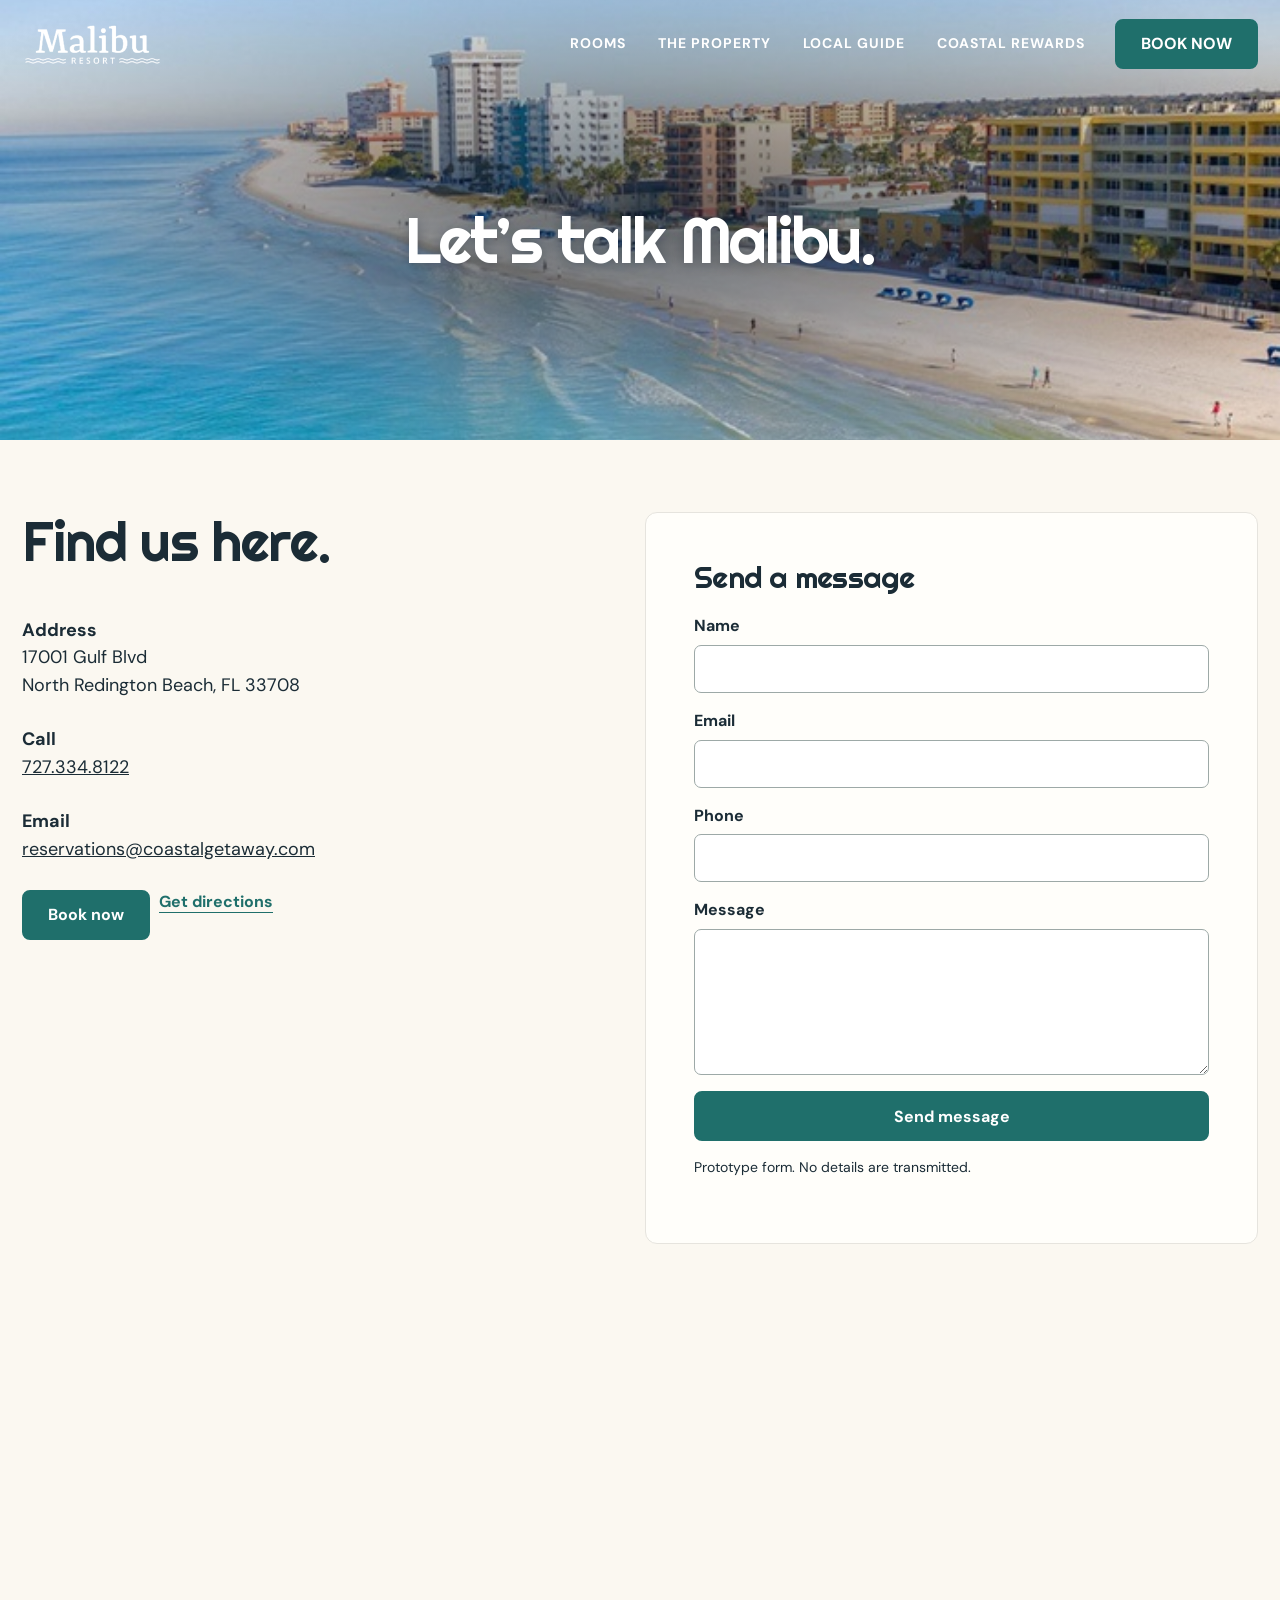
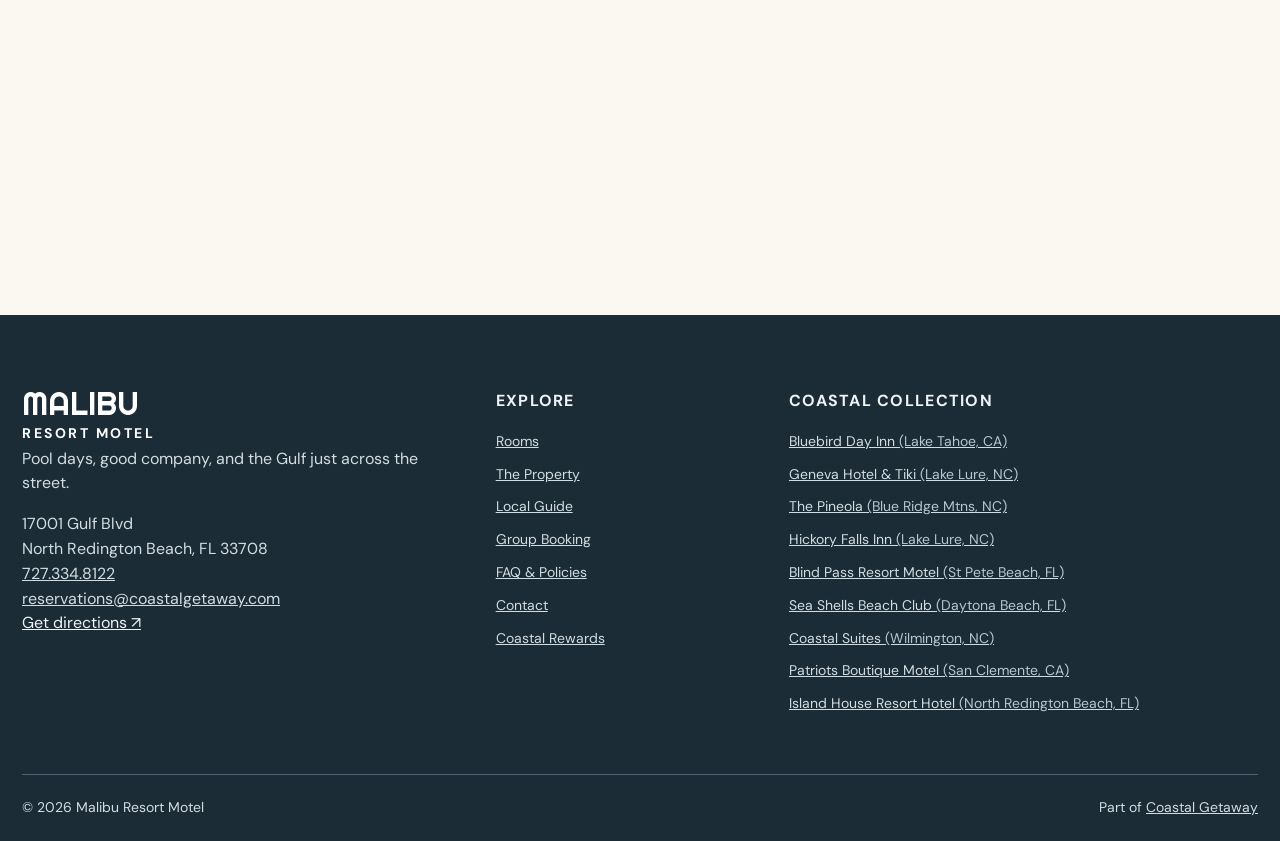
==== contact.html @ a8b630df "Energize homepage and inner pages per client feedback - New hero pool photo with Ken Burns zoom and " ====
<!DOCTYPE html>

<html lang="en"><head><meta charset="utf-8"/><meta content="width=device-width, initial-scale=1" name="viewport"/><title>Contact | Malibu Resort Motel | North Redington Beach, FL</title><meta content="Contact Malibu Resort Motel at 17001 Gulf Blvd, North Redington Beach. Call 727.334.8122 or email reservations@coastalgetaway.com." name="description"/><link href="https://fonts.googleapis.com" rel="preconnect"/><link crossorigin="" href="https://fonts.gstatic.com" rel="preconnect"/><link href="https://fonts.googleapis.com/css2?family=DM+Sans:wght@400;500;600;700&amp;family=Righteous&amp;display=swap" rel="stylesheet"/><link href="assets/style-v2.css" rel="stylesheet"/></head><body class="inner-page"><a class="skip-link" href="#main">Skip to content</a><header class="site-header"><div class="wrap header-inner"><a aria-label="Malibu Resort Motel home" class="brand" href="index.html"><img alt="Malibu Resort Motel" src="assets/images/logo.png"/></a><nav aria-label="Main navigation" class="desktop-nav"><a href="rooms.html">Rooms</a><a href="property.html">The Property</a><a href="local-guide.html">Local Guide</a><a href="index.html#rewards">Coastal Rewards</a></nav><a class="button header-book" href="https://hotels.cloudbeds.com/en/reservation/ivsspZ?currency=usd" rel="noopener noreferrer" target="_blank">Book now</a><button aria-controls="mobile-menu" aria-expanded="false" aria-label="Open menu" class="menu-toggle" type="button"><span></span><span></span><span></span></button></div><nav aria-label="Mobile navigation" class="mobile-menu" hidden="" id="mobile-menu"><a href="rooms.html">Rooms</a><a href="property.html">The Property</a><a href="local-guide.html">Local Guide</a><a href="index.html#rewards">Coastal Rewards</a><a href="group-booking.html">Group Booking</a><a href="faq-policies.html">FAQ &amp; Policies</a><a href="contact.html">Contact</a><a class="button" href="https://hotels.cloudbeds.com/en/reservation/ivsspZ?currency=usd" rel="noopener noreferrer" target="_blank">Book now</a></nav></header><main id="main"><section class="inner-hero" style="--inner-image:url('images/beach.jpg')"><div class="wrap inner-hero-content"><h1>Let’s talk Malibu.</h1></div></section><section class="section compact"><div class="wrap form-layout"><div class="contact-details"><h2>Find us here.</h2><p><strong>Address</strong><br/>17001 Gulf Blvd<br/>North Redington Beach, FL 33708</p><p><strong>Call</strong><br/><a href="tel:+17273348122">727.334.8122</a></p><p><strong>Email</strong><br/><a href="mailto:reservations@coastalgetaway.com">reservations@coastalgetaway.com</a></p><div class="button-row"><a class="button" href="https://hotels.cloudbeds.com/en/reservation/ivsspZ?currency=usd" rel="noopener noreferrer" target="_blank">Book now</a><a class="text-link" href="https://www.google.com/maps/search/?api=1&amp;query=17001+Gulf+Blvd+North+Redington+Beach+FL+33708" rel="noopener noreferrer" target="_blank">Get directions</a></div></div><form class="site-form" data-demo-form="" data-success="Thanks! This prototype does not send messages yet. Please call or email the motel directly."><h2>Send a message</h2><label>Name<input autocomplete="name" name="name" required=""/></label><label>Email<input autocomplete="email" name="email" required="" type="email"/></label><label>Phone<input autocomplete="tel" name="phone" type="tel"/></label><label>Message<textarea name="message" required="" rows="5"></textarea></label><button class="button" type="submit">Send message</button><p class="form-note">Prototype form. No details are transmitted.</p><p aria-live="polite" class="form-status" role="status"></p></form></div></section><section class="section compact"><div class="wrap"><iframe class="map" loading="lazy" referrerpolicy="no-referrer-when-downgrade" src="https://www.google.com/maps?q=17001+Gulf+Blvd,+North+Redington+Beach,+FL+33708&amp;output=embed" title="Map to Malibu Resort Motel"></iframe></div></section></main><footer class="site-footer"><div class="wrap footer-grid"><div><a class="footer-logo" href="index.html">MALIBU <span>RESORT MOTEL</span></a><p>Pool days, good company, and the Gulf just across the street.</p><address>17001 Gulf Blvd<br/>North Redington Beach, FL 33708<br/><a href="tel:+17273348122">727.334.8122</a><br/><a href="mailto:reservations@coastalgetaway.com">reservations@coastalgetaway.com</a></address><a href="https://www.google.com/maps/search/?api=1&amp;query=17001+Gulf+Blvd+North+Redington+Beach+FL+33708" rel="noopener noreferrer" target="_blank">Get directions ↗</a></div><div><h2>Explore</h2><ul><li><a href="rooms.html">Rooms</a></li><li><a href="property.html">The Property</a></li><li><a href="local-guide.html">Local Guide</a></li><li><a href="group-booking.html">Group Booking</a></li><li><a href="faq-policies.html">FAQ &amp; Policies</a></li><li><a href="contact.html">Contact</a></li><li><a href="index.html#rewards">Coastal Rewards</a></li></ul></div><div><h2>Coastal Collection</h2><ul><li><a href="https://www.bluebirddaytahoe.com/" rel="noopener noreferrer" target="_blank">Bluebird Day Inn <small>(Lake Tahoe, CA)</small></a></li><li><a href="https://www.genevahoteltiki.com/" rel="noopener noreferrer" target="_blank">Geneva Hotel &amp; Tiki <small>(Lake Lure, NC)</small></a></li><li><a href="https://www.thepineola.com/" rel="noopener noreferrer" target="_blank">The Pineola <small>(Blue Ridge Mtns, NC)</small></a></li><li><a href="https://www.hickoryfallsinn.com/" rel="noopener noreferrer" target="_blank">Hickory Falls Inn <small>(Lake Lure, NC)</small></a></li><li><a href="https://www.blindpassresort.com/" rel="noopener noreferrer" target="_blank">Blind Pass Resort Motel <small>(St Pete Beach, FL)</small></a></li><li><a href="https://www.seashellsbeachclub.com/" rel="noopener noreferrer" target="_blank">Sea Shells Beach Club <small>(Daytona Beach, FL)</small></a></li><li><a href="https://www.coastalsuites.com/" rel="noopener noreferrer" target="_blank">Coastal Suites <small>(Wilmington, NC)</small></a></li><li><a href="https://www.thepatriotsmotel.com/" rel="noopener noreferrer" target="_blank">Patriots Boutique Motel <small>(San Clemente, CA)</small></a></li><li><a href="https://www.islandhousebeachhotel.com/" rel="noopener noreferrer" target="_blank">Island House Resort Hotel <small>(North Redington Beach, FL)</small></a></li></ul></div></div><div class="footer-bottom wrap"><p>© <span id="year">2026</span> Malibu Resort Motel</p><p>Part of <a href="https://coastalgetaway.com/" rel="noopener noreferrer" target="_blank">Coastal Getaway</a></p></div></footer><script defer="" src="assets/script.js"></script><a class="mobile-book-bar" href="https://hotels.cloudbeds.com/en/reservation/ivsspZ?currency=usd" rel="noopener noreferrer" target="_blank">Book now <span aria-hidden="true">↗</span></a></body></html>
---- assets/style-v2.css ----
:root{--navy:#14213d;--coral:#ff6b5b;--aqua:#2ec4b6;--yellow:#ffd166;--cream:#fff8ec;--teal:#1f6f6b;--white:#fffdf8;--font:'DM Sans',sans-serif;--display:'Righteous',sans-serif;--ease:cubic-bezier(.22,1,.36,1)}*{box-sizing:border-box}html{scroll-behavior:smooth}body{margin:0;background:var(--cream);color:var(--navy);font:16px/1.55 var(--font)}body.menu-open{overflow:hidden}img{display:block;max-width:100%}a{color:inherit}button,input,select,textarea{font:inherit}button{cursor:pointer}.wrap{width:min(calc(100% - 44px),1240px);margin-inline:auto}h1,h2,h3,p{margin-top:0}h1,h2,h3{font:400 1em/1.07 var(--display);letter-spacing:-.025em}h1{font-size:clamp(48px,6.4vw,80px)}h2{font-size:clamp(36px,4.3vw,62px)}h3{font-size:26px}.eyebrow{font-size:14px;font-weight:700;text-transform:uppercase;letter-spacing:.18em;margin-bottom:18px}.eyebrow.light{color:#fff}.skip-link{position:absolute;top:-100px;left:20px;z-index:100;padding:10px;background:var(--teal);color:#fff}.skip-link:focus{top:10px}:focus-visible{outline:3px solid var(--yellow);outline-offset:3px}.button{display:inline-flex;align-items:center;justify-content:center;min-height:50px;padding:12px 24px;border:2px solid var(--teal);border-radius:8px;background:var(--teal);color:#fff;text-decoration:none;font-weight:700;text-align:center;line-height:1.2;transition:transform .25s var(--ease),box-shadow .25s var(--ease),background .25s var(--ease)}.button:hover{transform:translateY(-3px);background:#155653;border-color:#155653;box-shadow:0 10px 24px #14213d24}.text-link{color:var(--teal);font-weight:700;text-underline-offset:5px}.site-header{position:sticky;top:0;z-index:80;background:var(--cream);box-shadow:0 7px 22px #14213d18;transition:background .25s,box-shadow .25s}.home-page .site-header{position:absolute;inset:0 0 auto;background:transparent;box-shadow:none}.home-page .site-header.scrolled{position:fixed;background:var(--cream);box-shadow:0 7px 22px #14213d20}.header-inner{height:88px;display:flex;align-items:center;gap:30px}.brand{width:142px;flex:none}.brand img{max-height:70px;width:auto;object-fit:contain}.desktop-nav{display:flex;gap:clamp(16px,2.5vw,34px);align-items:center;margin-left:auto}.desktop-nav a{text-decoration:none;text-transform:uppercase;font-size:14px;font-weight:700;letter-spacing:.07em}.desktop-nav a:hover{text-decoration:underline;text-underline-offset:6px}.home-page .site-header:not(.scrolled) .desktop-nav a{color:#fff}.header-book{text-transform:uppercase;white-space:nowrap}.menu-toggle{display:none;align-items:center;justify-content:center;flex-direction:column;gap:6px;width:48px;height:48px;margin-left:auto;border:0;background:transparent}.menu-toggle span{width:25px;height:2px;background:var(--navy);transition:transform .2s,opacity .2s}.home-page .site-header:not(.scrolled):not(.menu-active) .menu-toggle span{background:#fff}.menu-toggle[aria-expanded=true] span:first-child{transform:translateY(8px) rotate(45deg)}.menu-toggle[aria-expanded=true] span:nth-child(2){opacity:0}.menu-toggle[aria-expanded=true] span:last-child{transform:translateY(-8px) rotate(-45deg)}.mobile-menu{display:none}.hero{position:relative;isolation:isolate;min-height:650px;height:min(900px,100svh);display:flex;align-items:center;color:#fff}.hero-image,.hero-shade{position:absolute;inset:0;z-index:-1}.hero-image{background:url('images/property-05.jpg') center/cover no-repeat}.hero-shade{background:linear-gradient(90deg,#0e1834eb,#0e1834a6 55%,#0e183450)}.hero-content{padding:100px 0 110px}.hero h1{max-width:920px;text-transform:uppercase;margin-bottom:25px;text-shadow:0 3px 20px #09132955}.hero h1 em{font-style:normal;color:var(--yellow)}.hero-sub{font-size:20px;max-width:530px;margin:0}.booking-search{position:absolute;left:50%;bottom:-44px;transform:translateX(-50%);z-index:2;display:grid;grid-template-columns:1fr 1fr 1fr auto;align-items:end;max-width:1050px;padding:12px;border-radius:15px;background:var(--white);color:var(--navy);box-shadow:0 20px 50px #14213d2b}.booking-search label{display:grid;gap:3px;padding:0 20px;text-transform:uppercase;letter-spacing:.08em;font-size:14px;font-weight:700}.booking-search label+label{border-left:1px solid #d4d7d3}.booking-search input,.booking-search select{height:35px;min-width:0;width:100%;border:0;background:transparent;color:var(--navy);font-size:16px;letter-spacing:0;text-transform:none}.booking-search .button{white-space:nowrap}.intro-section{padding:155px 0 108px;text-align:center}.intro-inner{max-width:1050px}.intro-section h2{margin-bottom:20px;text-transform:uppercase}.intro-section p:not(.eyebrow){max-width:690px;margin:0 auto 38px;font-size:20px}.highlight-row{display:flex;justify-content:center;flex-wrap:wrap;gap:12px 27px;padding:25px 0 0;margin:0;border-top:1px solid #d5d6d0;list-style:none}.highlight-row li{text-transform:uppercase;letter-spacing:.04em;font-size:14px;font-weight:700}.highlight-row li:before{content:'✳';color:var(--coral);margin-right:8px}.feature-block{padding:100px 0}.pool-block{background:var(--coral)}.pelican-block{background:var(--yellow)}.room-feature{background:var(--aqua)}.feature-layout{display:grid;grid-template-columns:1.1fr .9fr;gap:clamp(50px,7vw,110px);align-items:center}.feature-layout.reverse{grid-template-columns:.9fr 1.1fr}.feature-layout.reverse .feature-media{order:2}.feature-layout.reverse .feature-content{order:1}.feature-media{overflow:hidden;border-radius:22px;box-shadow:0 18px 45px #14213d24}.feature-media img,.feature-media .photo-placeholder{width:100%;height:clamp(410px,48vw,620px);object-fit:cover;transition:transform .7s var(--ease)}.feature-media:hover img{transform:scale(1.035)}.feature-content h2{font-size:clamp(45px,5.2vw,74px);text-transform:uppercase;margin-bottom:22px;text-wrap:balance}.feature-content h2 em{font-style:normal;color:#fff}.pelican-block .feature-content h2 em{color:var(--coral)}.feature-content>p:not(.eyebrow){font-size:19px;max-width:510px;margin-bottom:28px}.photo-placeholder{display:grid;place-items:center;padding:30px;text-align:center;background:repeating-linear-gradient(135deg,#ffe4a0,#ffe4a0 24px,#ffedb7 24px,#ffedb7 48px);border:2px dashed #c69b50;color:var(--navy)}.photo-placeholder span{max-width:310px;padding:12px 18px;background:#fff8ecdf;border-radius:8px;font-weight:700}.pill-list,.button-row{display:flex;flex-wrap:wrap;gap:9px}.pill-list{margin-bottom:26px}.pill-list span{padding:7px 12px;border:1.5px solid var(--navy);border-radius:50px;font-size:14px;font-weight:700;line-height:1.2}.rooms-strip-section,.extras-section,.rewards-section{padding:120px 0}.section-head{display:flex;align-items:end;justify-content:space-between;gap:25px;margin-bottom:34px}.section-head h2{margin:0;text-transform:uppercase}.section-head>p{margin:0 0 5px;color:#536078;font-size:15px}.rooms-scroller{display:flex;gap:20px;overflow-x:auto;scroll-snap-type:x mandatory;overscroll-behavior-inline:contain;padding-bottom:24px;scrollbar-color:var(--teal) #dddcd3;scrollbar-width:thin}.strip-card{flex:0 0 clamp(270px,29vw,360px);display:flex;flex-direction:column;scroll-snap-align:start;overflow:hidden;border:1px solid #e7e3da;border-radius:19px;background:#fff;box-shadow:0 12px 30px #14213d0c}.strip-image{overflow:hidden}.strip-image img{width:100%;height:235px;object-fit:cover;transition:transform .6s var(--ease)}.strip-card:hover img{transform:scale(1.04)}.strip-card-content{display:flex;flex-direction:column;align-items:start;flex:1;padding:24px}.strip-occupancy{font-size:14px;font-weight:700;color:var(--teal);letter-spacing:.08em;margin:0 0 8px}.strip-card h3{margin:0 0 16px}.strip-card ul{flex:1;margin:0 0 24px;padding-left:19px}.strip-card li{margin-bottom:4px}.strip-card .button{min-width:105px}.extras-section{background:var(--white)}.extras-grid{display:grid;grid-template-columns:repeat(3,minmax(0,1fr));gap:20px}.extra-card{overflow:hidden;border:1px solid #e8dfd2;border-radius:20px;background:var(--cream);text-decoration:none;transition:transform .3s var(--ease),box-shadow .3s var(--ease)}.extra-card:hover{transform:translateY(-5px);box-shadow:0 18px 35px #14213d18}.extra-visual{height:230px;overflow:hidden}.extra-visual img,.extra-visual .photo-placeholder{height:100%;width:100%;object-fit:cover;transition:transform .6s var(--ease)}.extra-card:hover img{transform:scale(1.04)}.extra-visual .photo-placeholder{border:0;background:repeating-linear-gradient(135deg,#b9e6de,#b9e6de 22px,#c9eee7 22px,#c9eee7 44px)}.pet-art{display:grid;place-items:center;background:var(--coral);color:#fff;font:40px/1 var(--display);text-align:center}.pet-art span{transform:rotate(-8deg)}.extra-card>div:last-child{padding:25px}.extra-number{font-size:14px;font-weight:700;color:var(--teal);text-transform:uppercase;letter-spacing:.08em}.extra-card h3{font-size:29px;margin:16px 0 12px}.extra-card p{min-height:75px;margin-bottom:18px}.extra-card b{color:var(--teal)}.location-band{position:relative;isolation:isolate;display:flex;align-items:center;min-height:560px;color:#fff}.location-photo,.location-overlay{position:absolute;inset:0;z-index:-1}.location-photo{background:url('images/beach.jpg') center 42%/cover no-repeat}.location-overlay{background:linear-gradient(90deg,#14213de8,#14213d9d 50%,#14213d2e)}.location-content{padding:95px 0}.location-content h2{font-size:clamp(45px,5.8vw,78px);text-transform:uppercase;margin-bottom:24px}.location-content h2 em{font-style:normal;color:var(--yellow)}.location-content p:not(.eyebrow){font-size:19px;max-width:540px;margin-bottom:28px}.rewards-section{background:var(--yellow)}.rewards-grid{display:grid;grid-template-columns:1fr .85fr;gap:clamp(40px,8vw,120px);align-items:center}.rewards-copy h2{font-size:clamp(50px,5.7vw,78px);text-transform:uppercase;margin-bottom:25px}.rewards-copy h2 em{font-style:normal;color:var(--coral)}.rewards-copy>p:not(.eyebrow){font-size:19px;max-width:500px}.tier-badges{display:flex;gap:10px;margin-top:34px}.tier-badges div{width:145px;height:145px;display:flex;align-items:center;justify-content:center;flex-direction:column;text-align:center;padding:12px;border:2px solid var(--navy);border-radius:50%;transform:rotate(-6deg)}.tier-badges div:nth-child(2){transform:rotate(4deg)}.tier-badges strong{font:38px/1 var(--display)}.tier-badges span{font-size:14px;font-weight:700;line-height:1.2}.site-form{display:grid;gap:16px;padding:clamp(25px,4vw,48px);border-radius:20px;background:var(--white);box-shadow:0 20px 45px #14213d19}.site-form h2,.site-form h3{font-size:30px;margin-bottom:5px}.site-form label{display:grid;gap:6px;font-weight:700}.site-form input,.site-form textarea{width:100%;min-height:48px;padding:10px 12px;border:1px solid #9da9a7;border-radius:7px;background:#fff;color:var(--navy);font-weight:400}.site-form textarea{resize:vertical}.site-form .checkbox{display:flex;align-items:start;gap:10px;font-size:14px;font-weight:400}.checkbox input{flex:none;width:18px;height:18px;min-height:0;margin-top:3px}.form-note,.form-status{font-size:14px;margin:0}.form-note a{color:var(--teal)}.form-status:not(:empty){padding:12px;border-radius:7px;background:#c8eee7}.site-footer{padding-top:75px;background:var(--navy);color:#eef3f3}.footer-grid{display:grid;grid-template-columns:1.1fr .6fr 1.3fr;gap:clamp(35px,6vw,95px)}.footer-logo{display:inline-grid;color:#fff;text-decoration:none;font:32px/.9 var(--display)}.footer-logo span{font:700 14px/2 var(--font);letter-spacing:.18em}.site-footer p,.site-footer address{font-style:normal;color:#d3dce1}.site-footer h2{font:700 16px var(--font);text-transform:uppercase;letter-spacing:.08em;margin-bottom:18px}.site-footer ul{margin:0;padding:0;list-style:none}.site-footer li{margin-bottom:8px}.site-footer li a{font-size:14px;color:#d3dce1}.site-footer li small{font-size:14px;color:#b7c7d1}.footer-bottom{display:flex;justify-content:space-between;gap:20px;margin-top:50px;padding:22px 0;border-top:1px solid #526078}.footer-bottom p{margin:0;font-size:14px}.inner-hero{position:relative;isolation:isolate;display:flex;align-items:end;min-height:390px;color:#fff;background:linear-gradient(90deg,#14213de8,#14213d70),var(--inner-image) center/cover no-repeat}.inner-hero-content{padding:110px 0 65px}.inner-hero h1{font-size:clamp(40px,5vw,68px);text-transform:uppercase;max-width:850px;margin-bottom:18px}.inner-hero p:not(.eyebrow){font-size:18px;max-width:700px;margin:0}.section{padding:110px 0}.section.compact{padding-top:80px}.section.tinted{background:#fff0df}.split{display:grid;grid-template-columns:1.05fr .95fr;gap:clamp(40px,7vw,95px);align-items:center}.split.reverse{grid-template-columns:.95fr 1.05fr}.split.reverse .visual{order:2}.split.reverse .section-copy{order:1}.visual img,.visual .photo-placeholder{width:100%;height:clamp(350px,40vw,540px);object-fit:cover;border-radius:20px}.section-copy h2{text-transform:uppercase;max-width:650px}.section-copy p:not(.eyebrow){font-size:18px;max-width:560px}.narrow{max-width:830px}.narrow p:not(.eyebrow){font-size:18px}.anchor-nav{display:flex;flex-wrap:wrap;gap:10px;padding-top:30px}.anchor-nav a{padding:8px 15px;border:1px solid var(--navy);border-radius:50px;text-decoration:none;font-size:14px;font-weight:700}.anchor-nav a:hover{background:var(--yellow)}.photo-grid{display:grid;grid-template-columns:repeat(3,1fr);gap:12px}.photo-grid img{width:100%;height:240px;object-fit:cover;border-radius:12px}.map{width:100%;height:410px;margin:25px 0 12px;border:0;border-radius:18px}.detailed-rooms{display:grid;gap:80px}.detail-room{display:grid;grid-template-columns:1fr .85fr;gap:clamp(40px,6vw,90px);align-items:center;padding-bottom:80px;border-bottom:1px solid #d6d6cf}.detail-room:last-child{border:0}.detail-gallery{display:grid;grid-template-columns:1fr 1fr;gap:9px}.detail-gallery img{width:100%;height:155px;object-fit:cover;border-radius:12px}.detail-gallery img:first-child{grid-column:span 2;height:340px}.detail-room h2{text-transform:uppercase;font-size:clamp(32px,4vw,48px)}.check-list{padding-left:20px;margin:0 0 20px}.check-list li{margin-bottom:8px}.shared-specs{color:#4c5c70;font-size:14px}.guide-grid{display:grid;grid-template-columns:repeat(3,1fr);gap:20px}.guide-card{overflow:hidden;border:1px solid #e6dfd4;border-radius:18px;background:#fff}.guide-card img,.guide-art{width:100%;height:185px;object-fit:cover}.guide-art{display:grid;place-items:center;background:var(--aqua);font-size:70px}.guide-card:nth-child(3n) .guide-art{background:var(--coral)}.guide-card:nth-child(3n+2) .guide-art{background:var(--yellow)}.guide-card div:last-child{padding:24px}.guide-card h2{font-size:26px;margin-bottom:10px}.guide-card p{margin:0}.form-layout{display:grid;grid-template-columns:.85fr 1fr;gap:clamp(40px,8vw,110px);align-items:start}.form-layout>div>p{font-size:18px}.two-fields{display:grid;grid-template-columns:1fr 1fr;gap:12px}.faq-list details{border-bottom:1px solid #c9cfcc}.faq-list summary{position:relative;cursor:pointer;list-style:none;padding:21px 40px 21px 0;font-size:19px;font-weight:700}.faq-list summary::-webkit-details-marker{display:none}.faq-list summary:after{content:'+';position:absolute;right:5px;top:15px;font:30px var(--display)}.faq-list details[open] summary:after{content:'−'}.faq-list details p{padding:0 38px 22px 0;margin:0;color:#46566c}.faq-help{padding-top:30px}.contact-details p{margin-bottom:26px}section[id]{scroll-margin-top:90px}.reveal-ready{opacity:0;transform:translateY(25px);transition:opacity .7s var(--ease),transform .7s var(--ease)}.reveal-ready.is-visible{opacity:1;transform:none}
@media(max-width:960px){.desktop-nav,.header-book{display:none}.menu-toggle{display:flex}.home-page .site-header.menu-active{background:var(--cream)}.mobile-menu:not([hidden]){display:flex;position:fixed;inset:88px 0 0;flex-direction:column;gap:16px;overflow:auto;padding:35px 22px;background:var(--cream)}.mobile-menu a:not(.button){font:30px var(--display);text-decoration:none}.mobile-menu .button{margin-top:10px}.feature-layout,.feature-layout.reverse,.rewards-grid,.form-layout,.split,.split.reverse{grid-template-columns:1fr;gap:40px}.feature-layout.reverse .feature-media,.feature-layout.reverse .feature-content,.split.reverse .visual,.split.reverse .section-copy{order:initial}.feature-media img,.feature-media .photo-placeholder{height:520px}.extras-grid,.guide-grid{grid-template-columns:repeat(2,1fr)}.footer-grid{grid-template-columns:1fr 1fr}.footer-grid>div:last-child{grid-column:span 2}.detail-room{grid-template-columns:1fr}}
@media(max-width:620px){.wrap{width:min(calc(100% - 40px),1240px)}.header-inner{height:72px}.brand{width:122px}.brand img{max-height:56px}.mobile-menu:not([hidden]){inset:72px 0 0}.hero{height:auto;min-height:0;display:block}.hero-image{background-position:center}.hero-shade{background:linear-gradient(180deg,#14213dbb,#14213dc7)}.hero-content{padding:155px 0 35px}.hero h1{font-size:32px;line-height:1.13}.hero-sub{font-size:16px}.booking-search{position:relative;left:auto;bottom:auto;transform:none;grid-template-columns:1fr 1fr;width:min(calc(100% - 40px),1240px);margin:0 auto 35px;padding:10px}.booking-search label{padding:8px}.booking-search label:nth-child(2){border-left:1px solid #d4d7d3}.booking-search label:nth-child(3){grid-column:span 2;border-left:0;border-top:1px solid #d4d7d3}.booking-search .button{grid-column:span 2;margin-top:8px}.intro-section{padding:65px 0}.intro-section h2{font-size:28px}.intro-section p:not(.eyebrow){font-size:16px;margin-bottom:28px}.highlight-row{display:grid;grid-template-columns:1fr 1fr;text-align:left;gap:12px}.feature-block,.rooms-strip-section,.extras-section,.rewards-section{padding:64px 0}.feature-layout,.feature-layout.reverse{gap:25px}.feature-media img,.feature-media .photo-placeholder{height:300px}.feature-content h2,.rewards-copy h2,.location-content h2{font-size:32px}.feature-content>p:not(.eyebrow),.location-content p:not(.eyebrow),.rewards-copy>p:not(.eyebrow){font-size:16px}.feature-content h2{margin-bottom:15px}.section-head{display:block;margin-bottom:23px}.section-head h2{font-size:28px}.section-head>p{margin-top:10px}.rooms-scroller{margin-right:-20px;padding-right:20px}.strip-card{flex-basis:82vw;max-width:320px}.extras-grid,.guide-grid{grid-template-columns:1fr}.extra-visual{height:220px}.extra-card p{min-height:0}.location-band{min-height:430px}.location-content{padding:65px 0}.tier-badges{gap:7px}.tier-badges div{width:calc((100vw - 54px)/3);height:calc((100vw - 54px)/3);max-width:120px;max-height:120px;padding:5px}.tier-badges strong{font-size:28px}.tier-badges span{font-size:14px}.site-form{padding:22px}.site-form h2,.site-form h3{font-size:26px}.footer-grid{display:block;text-align:center}.footer-grid>div{margin-bottom:35px}.footer-bottom{display:block;text-align:center}.footer-bottom p+p{margin-top:7px}.inner-hero{min-height:280px}.inner-hero-content{padding:80px 0 45px}.inner-hero h1{font-size:34px}.inner-hero p:not(.eyebrow){font-size:16px}.section{padding:65px 0}.section.compact{padding-top:50px}.visual img,.visual .photo-placeholder{height:300px}.section-copy h2{font-size:28px}.section-copy p:not(.eyebrow),.narrow p:not(.eyebrow){font-size:16px}.photo-grid{grid-template-columns:repeat(2,1fr)}.photo-grid img{height:145px}.detail-room{gap:25px;padding-bottom:55px}.detail-gallery img{height:110px}.detail-gallery img:first-child{height:250px}.map{height:310px}.two-fields{grid-template-columns:1fr}.faq-list summary{font-size:17px}}
@media(prefers-reduced-motion:reduce){html{scroll-behavior:auto}*,*:before,*:after{transition:none!important;animation:none!important}.reveal-ready{opacity:1;transform:none}.button:hover,.extra-card:hover,.feature-media:hover img,.strip-card:hover img{transform:none}}
.home-page .site-header:not(.scrolled):not(.menu-active) .brand img{filter:brightness(0) invert(1)}

/* Quiet editorial direction: unobscured photography and solid title panels. */
:root{--navy:#1b2c36;--cream:#fbf8f1;--white:#fffefa;--coral:#d98d7c;--yellow:#eadba7;--aqua:#dcebe8}
body{color:var(--navy)}
.home-page .site-header,.home-page .site-header.scrolled{position:relative;inset:auto;background:var(--cream);box-shadow:none;border-bottom:1px solid #e2ded5}
.home-page .site-header:not(.scrolled) .brand img{filter:none}
.home-page .site-header:not(.scrolled) .desktop-nav a{color:var(--navy)}
.home-page .site-header:not(.scrolled):not(.menu-active) .menu-toggle span{background:var(--navy)}
.hero{height:auto;min-height:0;display:block;background:var(--cream);color:var(--navy)}
.hero-image{position:relative;inset:auto;z-index:auto;width:100%;height:clamp(380px,59vw,700px);background-position:center 45%}
.hero-content{padding:46px 0 24px}
.hero h1{max-width:980px;margin:0;font-size:clamp(42px,5.4vw,72px);line-height:1.08;letter-spacing:-.035em;color:var(--navy);text-shadow:none;text-transform:none;text-wrap:balance}
.hero h1 br{display:none}
.hero h1 em{color:inherit;font-style:normal}
.booking-search{position:relative;left:auto;bottom:auto;transform:none;width:min(calc(100% - 44px),1240px);max-width:1240px;margin:0 auto 70px;padding:18px 0 0;border-radius:0;border-top:1px solid #d9d7d0;background:transparent;box-shadow:none}
.booking-search label:first-child{padding-left:0}
.booking-search .button{border-radius:6px}
.pool-block,.room-feature,.pelican-block,.rooms-strip-section,.extras-section{background:var(--cream)}
.pelican-block,.extras-section{background:#f5f3ed}
.feature-block{padding:95px 0}
.feature-layout{gap:clamp(45px,7vw,100px)}
.feature-media{border-radius:12px;box-shadow:none}
.feature-media img,.feature-media .photo-placeholder{height:clamp(370px,42vw,550px)}
.feature-content h2{font-size:clamp(38px,4.4vw,60px);line-height:1.12;text-transform:none;letter-spacing:-.035em}
.feature-content h2 em,.pelican-block .feature-content h2 em{color:var(--navy)}
.feature-content>p:not(.eyebrow){font-size:18px;line-height:1.6}
.photo-placeholder,.extra-visual .photo-placeholder{background:#e7e8e2;border:0;color:#4d5b61}
.photo-placeholder span{background:none}
.pill-list span{border-color:#bbbdb4;background:#fffefa;font-weight:600}
.rooms-strip-section,.extras-section,.rewards-section{padding:100px 0}
.section-head h2,.section-copy h2,.detail-room h2{font-size:clamp(34px,3.7vw,52px);text-transform:none}
.strip-card,.extra-card,.guide-card{border-color:#e5e2da;border-radius:12px;box-shadow:none}
.strip-card-content,.extra-card>div:last-child{padding:22px}
.extra-card{background:var(--white)}
.extra-visual{height:205px}
.pet-art{background:#cfdedb;color:var(--navy)}
.extra-card h3{font-size:26px}
.location-band{min-height:0;display:block;background:var(--cream);color:var(--navy)}
.location-photo{position:relative;inset:auto;z-index:auto;width:100%;height:clamp(320px,45vw,560px);background-position:center}
.location-overlay{display:none}
.location-content{padding:52px 0 85px}
.location-content h2{font-size:clamp(36px,4vw,58px);text-transform:none}
.location-content h2 em{color:inherit}
.location-content .eyebrow.light{color:var(--teal)}
.location-content p:not(.eyebrow){font-size:18px}
.rewards-section{background:#e7eee9}
.rewards-copy h2{font-size:clamp(40px,4.4vw,62px);text-transform:none}
.rewards-copy h2 em{color:var(--teal)}
.tier-badges{gap:16px;flex-wrap:wrap}
.tier-badges div,.tier-badges div:nth-child(2){width:auto;height:auto;min-width:120px;padding:0 16px 0 0;border:0;border-right:1px solid #bcc9c3;border-radius:0;transform:none;align-items:start;text-align:left}
.tier-badges div:last-child{border:0}
.tier-badges strong{font-size:34px}
.site-form{border:1px solid #e6e4de;border-radius:12px;box-shadow:none}
.inner-hero{display:flex;align-items:end;min-height:440px;background:var(--inner-image) center/cover no-repeat;color:var(--navy)}
.inner-hero-content{width:min(calc(100% - 44px),1240px);padding:26px 30px 22px;background:var(--cream);border-radius:12px 12px 0 0}
.inner-hero h1{max-width:840px;margin:0;font-size:clamp(42px,5vw,66px);text-transform:none;letter-spacing:-.035em;text-wrap:balance}
.section.tinted{background:#f5f3ed}
.visual img,.visual .photo-placeholder{border-radius:12px}
.guide-art{background:#d8e7e2!important}
.reveal-ready{opacity:0;transform:translateY(18px);transition:opacity .65s var(--ease),transform .65s var(--ease);transition-delay:var(--reveal-delay,0ms)}
.reveal-ready.is-visible{opacity:1;transform:none}
.desktop-nav a,.mobile-menu a:not(.button),.site-footer a,.anchor-nav a,.text-link{transition:color .22s var(--ease),text-decoration-color .22s var(--ease)}
.desktop-nav a:hover,.mobile-menu a:not(.button):hover,.site-footer a:hover,.text-link:hover{color:var(--teal)}
.button:active,.extra-card:active,.strip-card .button:active{transform:translateY(1px) scale(.99)}
.detail-gallery img,.photo-grid img,.guide-card img,.visual img{transition:transform .55s var(--ease),filter .55s var(--ease)}
.detail-gallery img:hover,.photo-grid img:hover,.guide-card:hover img,.visual:hover img{filter:saturate(1.06);transform:scale(1.015)}
.guide-card,.detail-room,.faq-list details{transition:background .25s var(--ease),transform .25s var(--ease)}
.guide-card:hover{transform:translateY(-4px);background:var(--cream)}
.faq-list details:hover{background:#f4f5f0}
@media(max-width:620px){.hero-image{height:340px;background-position:center}.hero-content{padding:30px 0 22px}.hero h1{font-size:32px;line-height:1.16}.booking-search{width:min(calc(100% - 40px),1240px);margin-bottom:55px;padding-top:10px}.feature-block,.rooms-strip-section,.extras-section,.rewards-section{padding:65px 0}.feature-media img,.feature-media .photo-placeholder{height:290px}.feature-content h2,.section-head h2,.section-copy h2{font-size:28px}.location-photo{height:300px}.location-content{padding:36px 0 65px}.location-content h2{font-size:30px}.tier-badges{gap:8px}.tier-badges div,.tier-badges div:nth-child(2){min-width:0;width:calc((100% - 16px)/3);padding-right:5px}.tier-badges strong{font-size:27px}.inner-hero{display:block;min-height:0;padding-top:250px;background-position:center top;background-size:auto 250px;background-color:var(--cream)}.inner-hero-content{width:100%;padding:25px 20px 15px;border-radius:0}.inner-hero h1{font-size:32px}}
@media(prefers-reduced-motion:reduce){.reveal-ready{opacity:1;transform:none}.detail-gallery img:hover,.photo-grid img:hover,.guide-card:hover img,.visual:hover img,.guide-card:hover{transform:none}}
.hero h1 br{display:initial}
.home-page .site-header:not(.scrolled):not(.menu-active) .brand img{filter:none}
.hero h1 span{display:block;color:var(--navy)}
.hero-image{height:clamp(360px,58svh,600px)}
.hero h1 span:first-child{display:inline;margin-right:.3em}
.hero h1 span:nth-child(2){display:inline}
.hero h1 span:last-child{display:block}
@media(max-width:620px){.hero-image{height:340px}.hero h1 span:first-child,.hero h1 span:nth-child(2){display:block;margin-right:0}}

/* Titles sit on the photography in a solid, readable panel. */
.hero-image{height:clamp(460px,66svh,720px)}
.hero-content{position:relative;z-index:2;width:min(720px,calc(100% - 44px));margin:-165px 0 0 max(22px,calc((100vw - 1240px)/2));padding:30px 34px 28px;background:var(--cream);border-radius:12px 12px 0 0}
.hero h1{font-size:clamp(40px,4.5vw,62px)}
.booking-search{margin-top:0}
.inner-hero-content{width:min(720px,calc(100% - 44px));margin:0 0 0 max(22px,calc((100vw - 1240px)/2));border-radius:12px 12px 0 0}
@media(max-width:620px){.hero-image{height:390px;background-position:center}.hero-content{width:calc(100% - 40px);margin:-160px 20px 0;padding:24px 20px 20px}.hero h1{font-size:31px}.booking-search{margin-top:0}.inner-hero{display:flex;align-items:end;min-height:390px;padding-top:0;background-size:cover;background-position:center}.inner-hero-content{width:calc(100% - 40px);margin:0 20px;padding:23px 20px 18px;border-radius:10px 10px 0 0}}

/* Photo-backed heroes with a restrained contrast wash behind the title. */
.home-page .site-header,.home-page .site-header.scrolled{position:absolute;inset:0 0 auto;background:transparent;border:0;box-shadow:none}
.home-page .site-header:not(.scrolled) .desktop-nav a{color:#fff}
.home-page .site-header:not(.scrolled):not(.menu-active) .brand img{filter:brightness(0) invert(1)}
.home-page .site-header:not(.scrolled):not(.menu-active) .menu-toggle span{background:#fff}
.home-page .site-header.scrolled{position:fixed;background:var(--cream);border-bottom:1px solid #e2ded5;box-shadow:0 8px 24px #1b2c361c}
.home-page .site-header.scrolled .brand img{filter:none}
.hero{position:relative;isolation:isolate;min-height:700px;background:transparent;color:#fff}
.hero-image{position:absolute;inset:0;z-index:-2;height:100%;background-position:center 48%}
.hero:before{content:'';position:absolute;inset:0;z-index:-1;pointer-events:none;background:linear-gradient(90deg,#102333ad 0%,#10233378 42%,#10233312 82%)}
.hero-content{width:min(calc(100% - 44px),1240px);margin:0 auto;padding:215px 0 30px;background:none;border-radius:0}
.hero h1{max-width:900px;margin:0;color:#fff;font-size:clamp(46px,5.5vw,76px);line-height:1.08;text-shadow:0 2px 12px #10233338}
.hero h1 span{color:#fff}
.booking-search{width:min(calc(100% - 44px),1080px);max-width:1080px;margin:0 auto 70px;padding:12px;background:var(--cream);border:0;border-radius:12px;box-shadow:0 14px 35px #1023332b}
.booking-search label:first-child{padding-left:20px}
.inner-hero{position:relative;isolation:isolate;display:flex;align-items:end;min-height:440px;background:var(--inner-image) center/cover no-repeat;color:#fff}
.inner-hero:before{content:'';position:absolute;inset:0;z-index:-1;pointer-events:none;background:linear-gradient(90deg,#102333a8 0%,#1023334d 55%,transparent 90%)}
.inner-hero-content{width:min(calc(100% - 44px),1240px);margin:0 auto;padding:0 0 65px;background:none;border-radius:0}
.inner-hero h1{color:#fff;text-shadow:0 2px 12px #10233355}
@media(max-width:960px){.home-page .site-header.menu-active{background:var(--cream)}.home-page .site-header.menu-active .brand img{filter:none}.home-page .site-header.menu-active .menu-toggle span{background:var(--navy)}}
@media(max-width:620px){.hero{min-height:700px}.hero-image{height:100%;background-position:center}.hero:before{background:linear-gradient(180deg,#10233335 0%,#10233386 38%,#1023339c 100%)}.hero-content{width:calc(100% - 40px);margin:0 auto;padding:190px 0 28px}.hero h1{font-size:32px;line-height:1.15}.hero h1 span:first-child,.hero h1 span:nth-child(2){display:block}.booking-search{width:calc(100% - 40px);margin:0 auto 35px;padding:10px}.inner-hero{min-height:340px;padding:0;background-size:cover;background-position:center}.inner-hero:before{background:linear-gradient(0deg,#102333a8 0%,#1023331c 70%)}.inner-hero-content{width:calc(100% - 40px);margin:0 auto;padding:0 0 34px}.inner-hero h1{font-size:34px}}

/* Centered hero composition and playful, restrained accents. */
.hero:before{background:radial-gradient(ellipse 70% 62% at 50% 45%,#102333aa 0%,#1023334d 58%,transparent 100%)}
.hero-content{padding-top:205px;padding-bottom:34px;text-align:center}
.hero h1{max-width:1050px;margin-inline:auto;text-wrap:balance}
.hero h1 span:last-child{color:#ffd166}
.booking-search{margin-inline:auto}
.inner-hero{align-items:center}
.inner-hero:before{background:radial-gradient(ellipse 65% 65% at center,#102333a0 0%,#1023333d 60%,transparent 100%)}
.inner-hero-content{padding:40px 0 0;text-align:center}
.inner-hero h1{margin-inline:auto}
.pool-block{background:#f8e1d9}
.pelican-block{background:#fff0c8}
.feature-content h2 em{color:#ba695e}
.pelican-block .feature-content h2 em{color:#1f6f6b}
.button:hover{transform:translateY(-3px) scale(1.025)}
.extra-card:hover{transform:translateY(-6px) rotate(-.5deg)}
.extra-card:nth-child(2):hover{transform:translateY(-6px) rotate(.5deg)}
@media(max-width:620px){.hero:before{background:linear-gradient(180deg,#10233330 0%,#10233390 38%,#10233380 75%,#10233338 100%)}.hero-content{padding-top:190px;padding-bottom:28px}.hero h1{font-size:32px}.inner-hero:before{background:radial-gradient(ellipse 95% 65% at center,#102333a0 0%,#1023333d 70%,transparent 100%)}.inner-hero-content{padding:25px 0 0}.inner-hero h1{font-size:34px}}
@media(prefers-reduced-motion:reduce){.button:hover,.extra-card:hover,.extra-card:nth-child(2):hover{transform:none}}

/* The navigation scrolls away; neighborhood copy sits over its photo. */
.site-header{position:relative;top:auto}
.home-page .site-header,.home-page .site-header.scrolled{position:absolute;inset:0 0 auto;background:transparent;border:0;box-shadow:none}
.location-band{position:relative;isolation:isolate;display:flex;align-items:center;min-height:clamp(470px,48vw,620px);color:#fff;background:transparent}
.location-photo{position:absolute;inset:0;z-index:-2;width:100%;height:100%;background-position:center 42%}
.location-overlay{display:block;position:absolute;inset:0;z-index:-1;background:linear-gradient(90deg,#102333bc 0%,#10233382 47%,#10233318 100%)}
.location-content{position:relative;padding:78px 0}
.location-content .eyebrow.light,.location-content h2,.location-content p:not(.eyebrow){color:#fff}
.location-content h2{max-width:760px}
.location-content h2 em{color:#ffd166}
@media(max-width:620px){.location-band{min-height:530px}.location-photo{height:100%;background-position:center}.location-overlay{background:linear-gradient(90deg,#102333bf,#10233368)}.location-content{padding:58px 0}.location-content h2{font-size:32px}}

/* Final site refinements */
.site-header,.home-page .site-header,.home-page .site-header.scrolled{position:fixed;inset:0 0 auto;z-index:80;background:transparent;border:0;box-shadow:none;transition:background .25s ease,box-shadow .25s ease}
.site-header:not(.scrolled) .desktop-nav a{color:#fff}
.site-header:not(.scrolled):not(.menu-active) .brand img{filter:brightness(0) invert(1)}
.site-header:not(.scrolled):not(.menu-active) .menu-toggle span{background:#fff}
.site-header.scrolled,.home-page .site-header.scrolled{background:var(--cream);border-bottom:1px solid #e8e1d8;box-shadow:0 8px 24px #14213d1c}
.site-header.scrolled .brand img{filter:none}
.site-header.menu-active{background:var(--cream)}
.site-header.menu-active .brand img{filter:none}
.site-header.menu-active .menu-toggle span{background:var(--navy)}
.hero{overflow:hidden}
.hero-image{background-image:url('images/property-03.jpg');transform-origin:center 75%;animation:hero-drift 12s ease-in-out infinite alternate}
@keyframes hero-drift{from{transform:scale(1)}to{transform:scale(1.05)}}
.hero h1 span:first-child,.hero h1 span:nth-child(2){display:inline-block}
.hero h1 span:last-child{display:block}
.hero h1 span{opacity:0;transform:translateY(22px);animation:headline-rise .75s var(--ease) forwards}
.hero h1 span:nth-child(2){animation-delay:.1s}.hero h1 span:nth-child(3){animation-delay:.2s}
@keyframes headline-rise{to{opacity:1;transform:translateY(0)}}
.feature-block,.rooms-strip-section,.extras-section,.rewards-section,.section{padding-block:72px}
.section.compact{padding-top:72px}
.feature-media{position:relative}
.feature-media img,.feature-media .retro-poster{max-height:480px}
.pool-badge{position:absolute;right:20px;top:20px;z-index:2;display:grid;place-items:center;width:114px;height:114px;padding:20px;background:var(--yellow);color:var(--navy);font:20px/1.05 var(--display);text-align:center;transform:rotate(12deg);clip-path:polygon(50% 0%,59% 10%,70% 3%,75% 17%,88% 14%,88% 28%,100% 34%,93% 47%,100% 57%,87% 65%,88% 80%,74% 81%,67% 96%,54% 89%,43% 100%,34% 88%,20% 92%,18% 77%,5% 72%,12% 59%,0% 50%,12% 40%,5% 27%,20% 22%,24% 8%,38% 12%)}
.highlight-strip{position:relative;z-index:2;display:flex;overflow:hidden;min-height:66px;background:var(--cream);border-bottom:1px solid #e7e1d7}
.highlight-track{display:flex;align-items:center;justify-content:space-around;flex:1;gap:22px;padding:12px 20px;white-space:nowrap}
.highlight-track[aria-hidden=true]{display:none}
.highlight-item{display:inline-flex;align-items:center;gap:8px;font-size:14px;font-weight:700;color:var(--navy)}
.highlight-icon{display:inline-grid;place-items:center;min-width:26px;height:26px;color:var(--teal);font-size:22px;line-height:1}
.wave-divider{height:30px;background:var(--cream);overflow:hidden;line-height:0}
.wave-divider svg{display:block;width:100%;height:100%;fill:#f8e1d9}
.retro-poster{position:relative;isolation:isolate;display:flex;flex-direction:column;align-items:center;justify-content:center;gap:12px;overflow:hidden;width:100%;height:clamp(300px,40vw,480px);padding:30px;text-align:center;color:var(--cream);background:var(--navy)}
.retro-poster:after{content:'';position:absolute;inset:0;z-index:-1;opacity:.55;background:repeating-radial-gradient(ellipse 75% 35% at 50% 115%,transparent 0 17px,#fff4 18px 20px,transparent 21px 37px)}
.poster-kokomo{background:var(--coral);color:var(--navy)}
.poster-icon{font-size:36px;line-height:1}
.retro-poster strong{max-width:420px;font:clamp(32px,4vw,58px)/1.02 var(--display);letter-spacing:-.02em}
.poster-detail{font-size:14px;font-weight:700;letter-spacing:.15em}
.extra-visual .retro-poster{height:100%;max-height:none;padding:15px;gap:5px}
.extra-visual .poster-icon{font-size:24px}
.extra-visual .retro-poster strong{font-size:clamp(25px,2.3vw,34px)}
.extra-visual .poster-detail{font-size:14px;letter-spacing:.08em}
.pelican-block{background:#14213d;color:var(--cream)}
.pelican-block .feature-content h2,.pelican-block .feature-content h2 em{color:#ffd166}
.pelican-block .pill-list span{background:transparent;border-color:#9aadc0;color:var(--cream)}
.pelican-block .button{border-color:var(--teal)}
.equalizer{display:inline-flex;align-items:end;gap:2px;height:13px;margin-left:6px;vertical-align:middle}
.equalizer i{display:block;width:3px;height:5px;border-radius:2px;background:var(--yellow);animation:eq-bounce .75s ease-in-out infinite alternate}
.equalizer i:nth-child(2){height:12px;animation-delay:.18s}.equalizer i:nth-child(3){height:8px;animation-delay:.35s}
@keyframes eq-bounce{to{height:3px}}
.strip-card,.extra-card,.guide-card{transition:transform .28s var(--ease),box-shadow .28s var(--ease)}
.strip-card:hover,.extra-card:hover,.extra-card:nth-child(2):hover,.guide-card:hover{transform:translateY(-4px);box-shadow:0 14px 28px #14213d18}
.strip-card:hover img,.extra-card:hover img,.guide-card:hover img{transform:scale(1.04)}
.strip-occupancy{text-transform:none;letter-spacing:0}
.room-controls{display:flex;gap:9px;margin-left:auto}
.room-controls button{width:44px;height:44px;border:1px solid var(--teal);border-radius:50%;background:var(--cream);color:var(--teal);font-size:24px;line-height:1;transition:background .2s,transform .2s}
.room-controls button:hover{background:#dcebe8;transform:translateY(-2px)}
.detail-gallery{display:block}
.detail-gallery img:first-child{width:100%;height:min(40vw,480px);object-fit:cover}
.photo-grid{grid-template-columns:repeat(2,1fr)}
.mobile-book-bar{display:none}
@media(max-width:960px){.header-book{display:inline-flex;margin-left:auto;min-height:42px;padding:8px 14px;font-size:14px}.menu-toggle{margin-left:0}.header-inner{gap:12px}}
@media(max-width:620px){.hero-image{background-position:center 75%}.hero{min-height:0;padding-bottom:6px}.hero-content{padding-top:165px;padding-bottom:28px}.header-inner{height:72px}.brand{width:110px}.header-book{min-height:38px;padding:7px 10px;font-size:14px}.menu-toggle{width:42px}.booking-search{grid-template-columns:1fr 1fr;grid-template-rows:56px 56px;min-height:0;max-height:145px;padding:7px;gap:0;margin-bottom:24px}.booking-search label{min-width:0;padding:4px 8px;gap:0;font-size:14px}.booking-search label:first-child{padding-left:8px}.booking-search label:nth-child(2){border-left:1px solid #d4d7d3}.booking-search label:nth-child(3){grid-column:1;border-top:1px solid #d4d7d3;border-left:0}.booking-search input,.booking-search select{height:27px;font-size:15px}.booking-search .button{grid-column:2;min-height:44px;margin:6px 0 6px 6px;padding:7px 6px;font-size:14px;white-space:normal}.highlight-strip{min-height:52px}.highlight-track{flex:none;gap:28px;padding:10px 24px;animation:highlight-marquee 28s linear infinite}.highlight-track[aria-hidden=true]{display:flex}.highlight-item{font-size:14px}.highlight-icon{font-size:20px}.wave-divider{height:20px}.feature-block,.rooms-strip-section,.extras-section,.rewards-section,.section{padding-block:56px}.section.compact{padding-top:56px}.feature-media img,.feature-media .retro-poster{height:300px;max-height:300px}.pool-badge{width:86px;height:86px;right:10px;top:10px;padding:15px;font-size:16px}.retro-poster strong{font-size:31px}.room-controls{display:none}.detail-gallery img:first-child{height:290px}.photo-grid{grid-template-columns:repeat(2,1fr)}.mobile-book-bar{position:fixed;left:12px;right:12px;bottom:calc(10px + env(safe-area-inset-bottom));z-index:95;display:flex;align-items:center;justify-content:center;gap:8px;min-height:52px;border-radius:9px;background:var(--teal);color:#fff;text-decoration:none;font-weight:700;box-shadow:0 10px 30px #14213d40;opacity:0;pointer-events:none;transform:translateY(120%);transition:opacity .3s var(--ease),transform .3s var(--ease)}.mobile-book-bar.is-visible{opacity:1;pointer-events:auto;transform:translateY(0)}}
@keyframes highlight-marquee{to{transform:translateX(-100%)}}
@media(prefers-reduced-motion:reduce){.hero-image,.hero h1 span,.equalizer i,.highlight-track{animation:none!important}.hero h1 span{opacity:1;transform:none}.mobile-book-bar{transition:none}.strip-card:hover,.extra-card:hover,.guide-card:hover{transform:none}}
.highlight-icon svg{width:22px;height:22px}
.poster-icon{width:56px;height:56px;color:var(--yellow)}
.poster-kokomo .poster-icon{color:var(--navy)}
.poster-waves{position:absolute;left:0;right:0;bottom:22px;z-index:-1;width:100%;height:48px;opacity:.35}
.extra-visual .poster-icon{width:38px;height:38px}
.extra-visual .poster-waves{bottom:10px;height:30px}
.guide-art{background:var(--aqua);color:var(--navy);background-image:repeating-radial-gradient(ellipse 80% 40% at 50% 120%,transparent 0 14px,#fff5 15px 17px,transparent 18px 30px)}
.guide-art.guide-coral{background-color:var(--coral)}.guide-art.guide-yellow{background-color:var(--yellow)}.guide-art.guide-navy{background-color:var(--navy);color:var(--yellow)}
.guide-icon{width:70px;height:70px}
@media(max-width:960px){.mobile-menu:not([hidden]){inset:0;z-index:-1;padding:110px 22px 40px;justify-content:flex-start}.menu-toggle{align-self:center}}
@media(max-width:620px){.header-book{display:none}.menu-toggle{margin-left:auto}.mobile-menu:not([hidden]){padding-top:96px}}
.nowrap{white-space:nowrap}
.retro-poster.poster-music{background:var(--coral);color:var(--navy)}
.poster-music .poster-icon{color:var(--cream)}
.retro-poster.poster-kokomo{background:var(--navy);color:var(--cream)}
.poster-kokomo .poster-icon{color:var(--yellow)}
.hero h1 span:first-child{margin-right:.28em}
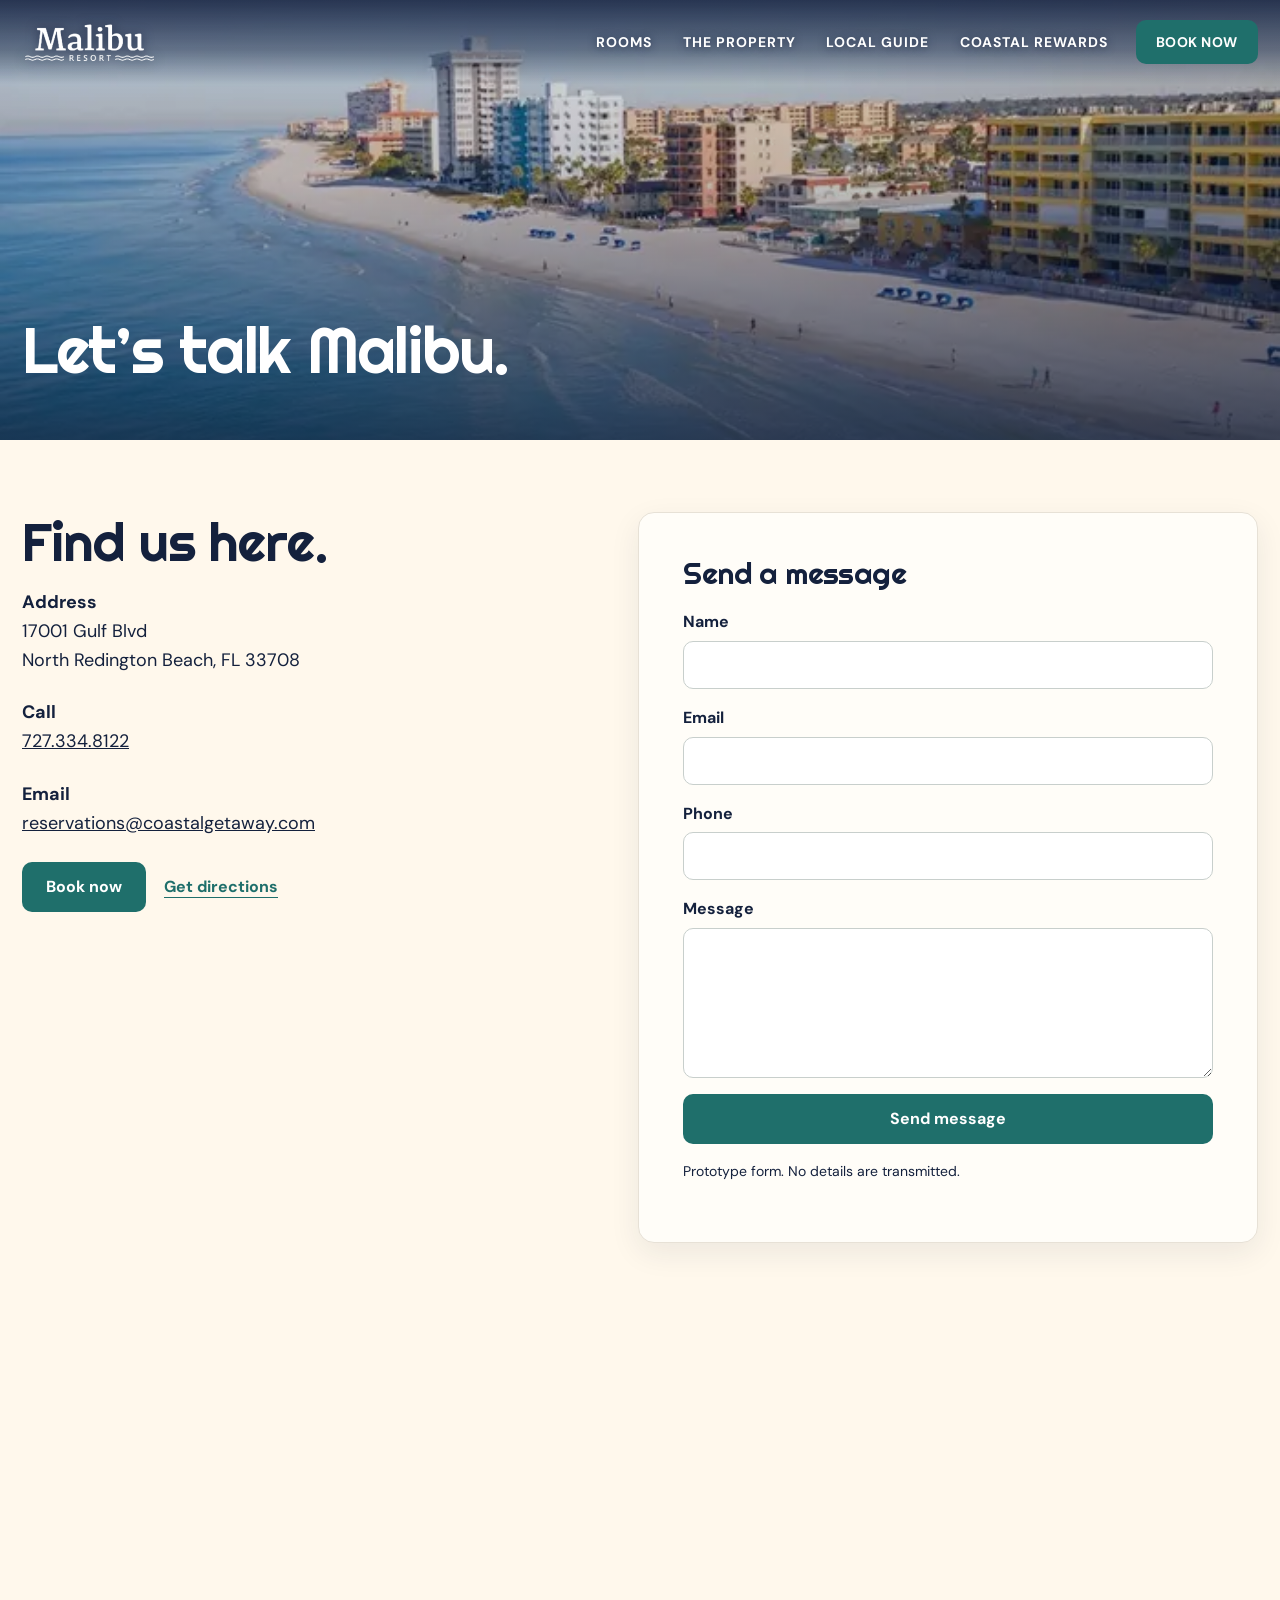
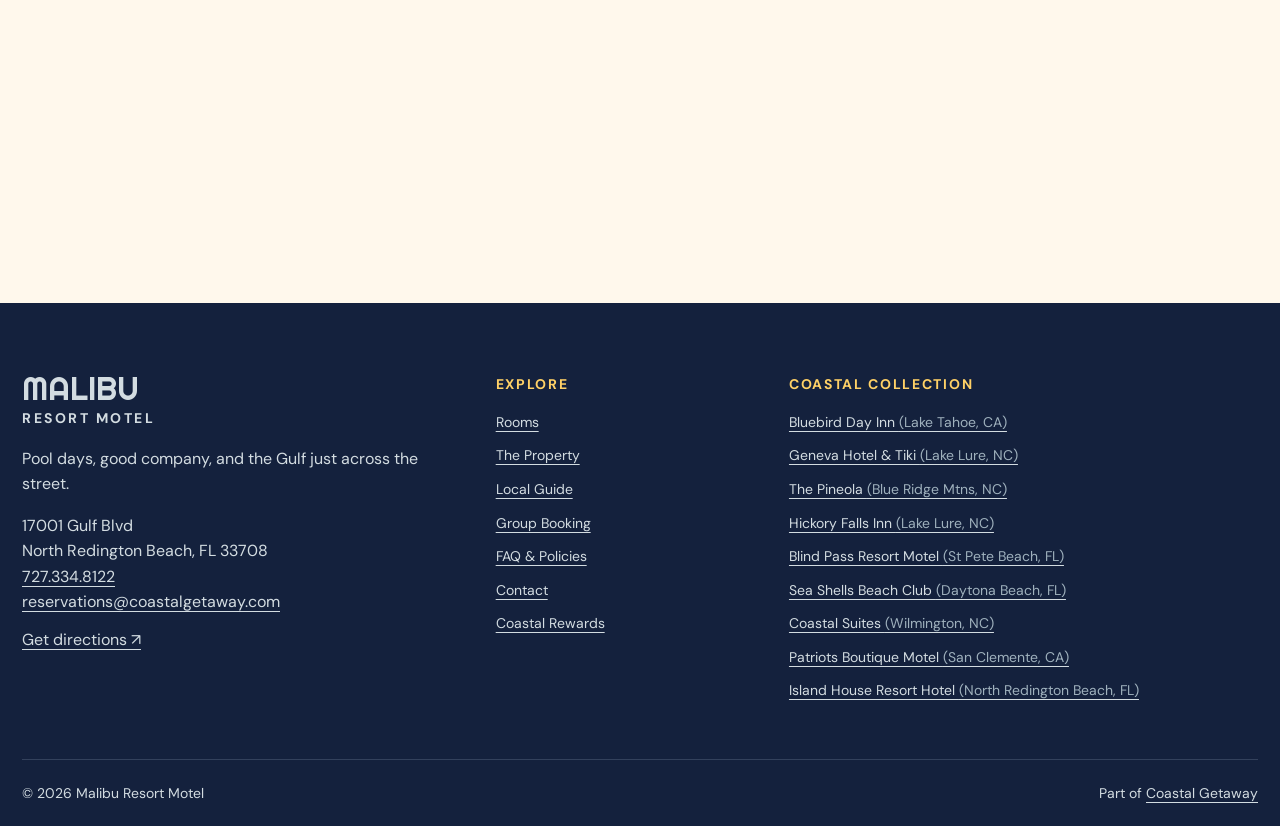
==== commit 84819af7: "Clean up and modernize the site - Rewrite style-v2.css as one organized pass per component with shar" ====
--- a/contact.html
+++ b/contact.html
@@ -1,3 +1,139 @@
 <!DOCTYPE html>
 
-<html lang="en"><head><meta charset="utf-8"/><meta content="width=device-width, initial-scale=1" name="viewport"/><title>Contact | Malibu Resort Motel | North Redington Beach, FL</title><meta content="Contact Malibu Resort Motel at 17001 Gulf Blvd, North Redington Beach. Call 727.334.8122 or email reservations@coastalgetaway.com." name="description"/><link href="https://fonts.googleapis.com" rel="preconnect"/><link crossorigin="" href="https://fonts.gstatic.com" rel="preconnect"/><link href="https://fonts.googleapis.com/css2?family=DM+Sans:wght@400;500;600;700&amp;family=Righteous&amp;display=swap" rel="stylesheet"/><link href="assets/style-v2.css" rel="stylesheet"/></head><body class="inner-page"><a class="skip-link" href="#main">Skip to content</a><header class="site-header"><div class="wrap header-inner"><a aria-label="Malibu Resort Motel home" class="brand" href="index.html"><img alt="Malibu Resort Motel" src="assets/images/logo.png"/></a><nav aria-label="Main navigation" class="desktop-nav"><a href="rooms.html">Rooms</a><a href="property.html">The Property</a><a href="local-guide.html">Local Guide</a><a href="index.html#rewards">Coastal Rewards</a></nav><a class="button header-book" href="https://hotels.cloudbeds.com/en/reservation/ivsspZ?currency=usd" rel="noopener noreferrer" target="_blank">Book now</a><button aria-controls="mobile-menu" aria-expanded="false" aria-label="Open menu" class="menu-toggle" type="button"><span></span><span></span><span></span></button></div><nav aria-label="Mobile navigation" class="mobile-menu" hidden="" id="mobile-menu"><a href="rooms.html">Rooms</a><a href="property.html">The Property</a><a href="local-guide.html">Local Guide</a><a href="index.html#rewards">Coastal Rewards</a><a href="group-booking.html">Group Booking</a><a href="faq-policies.html">FAQ &amp; Policies</a><a href="contact.html">Contact</a><a class="button" href="https://hotels.cloudbeds.com/en/reservation/ivsspZ?currency=usd" rel="noopener noreferrer" target="_blank">Book now</a></nav></header><main id="main"><section class="inner-hero" style="--inner-image:url('images/beach.jpg')"><div class="wrap inner-hero-content"><h1>Let’s talk Malibu.</h1></div></section><section class="section compact"><div class="wrap form-layout"><div class="contact-details"><h2>Find us here.</h2><p><strong>Address</strong><br/>17001 Gulf Blvd<br/>North Redington Beach, FL 33708</p><p><strong>Call</strong><br/><a href="tel:+17273348122">727.334.8122</a></p><p><strong>Email</strong><br/><a href="mailto:reservations@coastalgetaway.com">reservations@coastalgetaway.com</a></p><div class="button-row"><a class="button" href="https://hotels.cloudbeds.com/en/reservation/ivsspZ?currency=usd" rel="noopener noreferrer" target="_blank">Book now</a><a class="text-link" href="https://www.google.com/maps/search/?api=1&amp;query=17001+Gulf+Blvd+North+Redington+Beach+FL+33708" rel="noopener noreferrer" target="_blank">Get directions</a></div></div><form class="site-form" data-demo-form="" data-success="Thanks! This prototype does not send messages yet. Please call or email the motel directly."><h2>Send a message</h2><label>Name<input autocomplete="name" name="name" required=""/></label><label>Email<input autocomplete="email" name="email" required="" type="email"/></label><label>Phone<input autocomplete="tel" name="phone" type="tel"/></label><label>Message<textarea name="message" required="" rows="5"></textarea></label><button class="button" type="submit">Send message</button><p class="form-note">Prototype form. No details are transmitted.</p><p aria-live="polite" class="form-status" role="status"></p></form></div></section><section class="section compact"><div class="wrap"><iframe class="map" loading="lazy" referrerpolicy="no-referrer-when-downgrade" src="https://www.google.com/maps?q=17001+Gulf+Blvd,+North+Redington+Beach,+FL+33708&amp;output=embed" title="Map to Malibu Resort Motel"></iframe></div></section></main><footer class="site-footer"><div class="wrap footer-grid"><div><a class="footer-logo" href="index.html">MALIBU <span>RESORT MOTEL</span></a><p>Pool days, good company, and the Gulf just across the street.</p><address>17001 Gulf Blvd<br/>North Redington Beach, FL 33708<br/><a href="tel:+17273348122">727.334.8122</a><br/><a href="mailto:reservations@coastalgetaway.com">reservations@coastalgetaway.com</a></address><a href="https://www.google.com/maps/search/?api=1&amp;query=17001+Gulf+Blvd+North+Redington+Beach+FL+33708" rel="noopener noreferrer" target="_blank">Get directions ↗</a></div><div><h2>Explore</h2><ul><li><a href="rooms.html">Rooms</a></li><li><a href="property.html">The Property</a></li><li><a href="local-guide.html">Local Guide</a></li><li><a href="group-booking.html">Group Booking</a></li><li><a href="faq-policies.html">FAQ &amp; Policies</a></li><li><a href="contact.html">Contact</a></li><li><a href="index.html#rewards">Coastal Rewards</a></li></ul></div><div><h2>Coastal Collection</h2><ul><li><a href="https://www.bluebirddaytahoe.com/" rel="noopener noreferrer" target="_blank">Bluebird Day Inn <small>(Lake Tahoe, CA)</small></a></li><li><a href="https://www.genevahoteltiki.com/" rel="noopener noreferrer" target="_blank">Geneva Hotel &amp; Tiki <small>(Lake Lure, NC)</small></a></li><li><a href="https://www.thepineola.com/" rel="noopener noreferrer" target="_blank">The Pineola <small>(Blue Ridge Mtns, NC)</small></a></li><li><a href="https://www.hickoryfallsinn.com/" rel="noopener noreferrer" target="_blank">Hickory Falls Inn <small>(Lake Lure, NC)</small></a></li><li><a href="https://www.blindpassresort.com/" rel="noopener noreferrer" target="_blank">Blind Pass Resort Motel <small>(St Pete Beach, FL)</small></a></li><li><a href="https://www.seashellsbeachclub.com/" rel="noopener noreferrer" target="_blank">Sea Shells Beach Club <small>(Daytona Beach, FL)</small></a></li><li><a href="https://www.coastalsuites.com/" rel="noopener noreferrer" target="_blank">Coastal Suites <small>(Wilmington, NC)</small></a></li><li><a href="https://www.thepatriotsmotel.com/" rel="noopener noreferrer" target="_blank">Patriots Boutique Motel <small>(San Clemente, CA)</small></a></li><li><a href="https://www.islandhousebeachhotel.com/" rel="noopener noreferrer" target="_blank">Island House Resort Hotel <small>(North Redington Beach, FL)</small></a></li></ul></div></div><div class="footer-bottom wrap"><p>© <span id="year">2026</span> Malibu Resort Motel</p><p>Part of <a href="https://coastalgetaway.com/" rel="noopener noreferrer" target="_blank">Coastal Getaway</a></p></div></footer><script defer="" src="assets/script.js"></script><a class="mobile-book-bar" href="https://hotels.cloudbeds.com/en/reservation/ivsspZ?currency=usd" rel="noopener noreferrer" target="_blank">Book now <span aria-hidden="true">↗</span></a></body></html>+<html lang="en"><head>
+  <meta charset="utf-8"/>
+  <meta content="width=device-width, initial-scale=1" name="viewport"/>
+  <title>Contact | Malibu Resort Motel | North Redington Beach, FL</title>
+  <meta content="Contact Malibu Resort Motel at 17001 Gulf Blvd, North Redington Beach. Call 727.334.8122 or email reservations@coastalgetaway.com." name="description"/>
+  <link href="https://fonts.googleapis.com" rel="preconnect"/>
+  <link crossorigin="" href="https://fonts.gstatic.com" rel="preconnect"/>
+  <link href="https://fonts.googleapis.com/css2?family=DM+Sans:wght@400;500;600;700&amp;family=Righteous&amp;display=swap" rel="stylesheet"/>
+  <link href="assets/style-v2.css" rel="stylesheet"/>
+</head>
+<body class="inner-page"><a class="skip-link" href="#main">Skip to content</a>
+<header class="site-header">
+  <div class="wrap header-inner"><a aria-label="Malibu Resort Motel home" class="brand" href="index.html">
+      <img alt="Malibu Resort Motel" src="assets/images/logo.png"/></a>
+    <nav aria-label="Main navigation" class="desktop-nav"><a href="rooms.html">Rooms</a><a href="property.html">The Property</a><a href="local-guide.html">Local Guide</a><a href="index.html#rewards">Coastal Rewards</a>
+    </nav>
+    <a class="button header-book" href="https://hotels.cloudbeds.com/en/reservation/ivsspZ?currency=usd" rel="noopener noreferrer" target="_blank">Book now</a>
+    <button aria-controls="mobile-menu" aria-expanded="false" aria-label="Open menu" class="menu-toggle" type="button"><span></span><span></span><span></span>
+    </button>
+  </div>
+  <nav aria-label="Mobile navigation" class="mobile-menu" hidden="" id="mobile-menu"><a href="rooms.html">Rooms</a><a href="property.html">The Property</a><a href="local-guide.html">Local Guide</a><a href="index.html#rewards">Coastal Rewards</a><a href="group-booking.html">Group Booking</a><a href="faq-policies.html">FAQ &amp; Policies</a><a href="contact.html">Contact</a>
+    <a class="button" href="https://hotels.cloudbeds.com/en/reservation/ivsspZ?currency=usd" rel="noopener noreferrer" target="_blank">Book now</a>
+  </nav>
+</header>
+<main id="main">
+  <section class="inner-hero" style="--inner-image:url('images/beach-800.webp')">
+    <div class="wrap inner-hero-content">
+      <h1>Let’s talk Malibu.
+      </h1>
+    </div>
+  </section>
+  <section class="section compact">
+    <div class="wrap form-layout">
+      <div class="contact-details">
+        <h2>Find us here.
+        </h2>
+        <p><strong>Address</strong><br/>17001 Gulf Blvd<br/>North Redington Beach, FL 33708
+        </p>
+        <p><strong>Call</strong><br/><a href="tel:+17273348122">727.334.8122</a>
+        </p>
+        <p><strong>Email</strong><br/><a href="mailto:reservations@coastalgetaway.com">reservations@coastalgetaway.com</a>
+        </p>
+        <div class="button-row">
+          <a class="button" href="https://hotels.cloudbeds.com/en/reservation/ivsspZ?currency=usd" rel="noopener noreferrer" target="_blank">Book now</a><a class="text-link" href="https://www.google.com/maps/search/?api=1&amp;query=17001+Gulf+Blvd+North+Redington+Beach+FL+33708" rel="noopener noreferrer" target="_blank">Get directions</a>
+        </div>
+      </div>
+      <form class="site-form" data-demo-form="" data-success="Thanks! This prototype does not send messages yet. Please call or email the motel directly.">
+        <h2>Send a message
+        </h2>
+        <label>Name<input autocomplete="name" name="name" required=""/>
+        </label>
+        <label>Email<input autocomplete="email" name="email" required="" type="email"/>
+        </label>
+        <label>Phone<input autocomplete="tel" name="phone" type="tel"/>
+        </label>
+        <label>Message
+          <textarea name="message" required="" rows="5">
+          </textarea>
+        </label>
+        <button class="button" type="submit">Send message
+        </button>
+        <p class="form-note">Prototype form. No details are transmitted.
+        </p>
+        <p aria-live="polite" class="form-status" role="status"></p>
+      </form>
+    </div>
+  </section>
+  <section class="section compact">
+    <div class="wrap">
+      <iframe class="map" loading="lazy" referrerpolicy="no-referrer-when-downgrade" src="https://www.google.com/maps?q=17001+Gulf+Blvd,+North+Redington+Beach,+FL+33708&amp;output=embed" title="Map to Malibu Resort Motel"></iframe>
+    </div>
+  </section>
+</main>
+<footer class="site-footer">
+  <div class="wrap footer-grid">
+    <div>
+      <a class="footer-logo" href="index.html">MALIBU <span>RESORT MOTEL</span></a>
+      <p>Pool days, good company, and the Gulf just across the street.
+      </p>
+      <address>17001 Gulf Blvd<br/>North Redington Beach, FL 33708<br/><a href="tel:+17273348122">727.334.8122</a><br/><a href="mailto:reservations@coastalgetaway.com">reservations@coastalgetaway.com</a>
+      </address><a href="https://www.google.com/maps/search/?api=1&amp;query=17001+Gulf+Blvd+North+Redington+Beach+FL+33708" rel="noopener noreferrer" target="_blank">Get directions ↗</a>
+    </div>
+    <div>
+      <h2>Explore
+      </h2>
+      <ul>
+        <li><a href="rooms.html">Rooms</a>
+        </li>
+        <li><a href="property.html">The Property</a>
+        </li>
+        <li><a href="local-guide.html">Local Guide</a>
+        </li>
+        <li><a href="group-booking.html">Group Booking</a>
+        </li>
+        <li><a href="faq-policies.html">FAQ &amp; Policies</a>
+        </li>
+        <li><a href="contact.html">Contact</a>
+        </li>
+        <li><a href="index.html#rewards">Coastal Rewards</a>
+        </li>
+      </ul>
+    </div>
+    <div>
+      <h2>Coastal Collection
+      </h2>
+      <ul>
+        <li><a href="https://www.bluebirddaytahoe.com/" rel="noopener noreferrer" target="_blank">Bluebird Day Inn <small>(Lake Tahoe, CA)</small></a>
+        </li>
+        <li><a href="https://www.genevahoteltiki.com/" rel="noopener noreferrer" target="_blank">Geneva Hotel &amp; Tiki <small>(Lake Lure, NC)</small></a>
+        </li>
+        <li><a href="https://www.thepineola.com/" rel="noopener noreferrer" target="_blank">The Pineola <small>(Blue Ridge Mtns, NC)</small></a>
+        </li>
+        <li><a href="https://www.hickoryfallsinn.com/" rel="noopener noreferrer" target="_blank">Hickory Falls Inn <small>(Lake Lure, NC)</small></a>
+        </li>
+        <li><a href="https://www.blindpassresort.com/" rel="noopener noreferrer" target="_blank">Blind Pass Resort Motel <small>(St Pete Beach, FL)</small></a>
+        </li>
+        <li><a href="https://www.seashellsbeachclub.com/" rel="noopener noreferrer" target="_blank">Sea Shells Beach Club <small>(Daytona Beach, FL)</small></a>
+        </li>
+        <li><a href="https://www.coastalsuites.com/" rel="noopener noreferrer" target="_blank">Coastal Suites <small>(Wilmington, NC)</small></a>
+        </li>
+        <li><a href="https://www.thepatriotsmotel.com/" rel="noopener noreferrer" target="_blank">Patriots Boutique Motel <small>(San Clemente, CA)</small></a>
+        </li>
+        <li><a href="https://www.islandhousebeachhotel.com/" rel="noopener noreferrer" target="_blank">Island House Resort Hotel <small>(North Redington Beach, FL)</small></a>
+        </li>
+      </ul>
+    </div>
+  </div>
+  <div class="footer-bottom wrap">
+    <p>© <span id="year">2026</span> Malibu Resort Motel
+    </p>
+    <p>Part of <a href="https://coastalgetaway.com/" rel="noopener noreferrer" target="_blank">Coastal Getaway</a>
+    </p>
+  </div>
+</footer>
+<script defer="" src="assets/script.js">
+</script>
+<a class="mobile-book-bar" href="https://hotels.cloudbeds.com/en/reservation/ivsspZ?currency=usd" rel="noopener noreferrer" target="_blank">Book now <span aria-hidden="true">↗</span></a></body></html>
--- a/assets/style-v2.css
+++ b/assets/style-v2.css
@@ -1,227 +1,464 @@
-:root{--navy:#14213d;--coral:#ff6b5b;--aqua:#2ec4b6;--yellow:#ffd166;--cream:#fff8ec;--teal:#1f6f6b;--white:#fffdf8;--font:'DM Sans',sans-serif;--display:'Righteous',sans-serif;--ease:cubic-bezier(.22,1,.36,1)}*{box-sizing:border-box}html{scroll-behavior:smooth}body{margin:0;background:var(--cream);color:var(--navy);font:16px/1.55 var(--font)}body.menu-open{overflow:hidden}img{display:block;max-width:100%}a{color:inherit}button,input,select,textarea{font:inherit}button{cursor:pointer}.wrap{width:min(calc(100% - 44px),1240px);margin-inline:auto}h1,h2,h3,p{margin-top:0}h1,h2,h3{font:400 1em/1.07 var(--display);letter-spacing:-.025em}h1{font-size:clamp(48px,6.4vw,80px)}h2{font-size:clamp(36px,4.3vw,62px)}h3{font-size:26px}.eyebrow{font-size:14px;font-weight:700;text-transform:uppercase;letter-spacing:.18em;margin-bottom:18px}.eyebrow.light{color:#fff}.skip-link{position:absolute;top:-100px;left:20px;z-index:100;padding:10px;background:var(--teal);color:#fff}.skip-link:focus{top:10px}:focus-visible{outline:3px solid var(--yellow);outline-offset:3px}.button{display:inline-flex;align-items:center;justify-content:center;min-height:50px;padding:12px 24px;border:2px solid var(--teal);border-radius:8px;background:var(--teal);color:#fff;text-decoration:none;font-weight:700;text-align:center;line-height:1.2;transition:transform .25s var(--ease),box-shadow .25s var(--ease),background .25s var(--ease)}.button:hover{transform:translateY(-3px);background:#155653;border-color:#155653;box-shadow:0 10px 24px #14213d24}.text-link{color:var(--teal);font-weight:700;text-underline-offset:5px}.site-header{position:sticky;top:0;z-index:80;background:var(--cream);box-shadow:0 7px 22px #14213d18;transition:background .25s,box-shadow .25s}.home-page .site-header{position:absolute;inset:0 0 auto;background:transparent;box-shadow:none}.home-page .site-header.scrolled{position:fixed;background:var(--cream);box-shadow:0 7px 22px #14213d20}.header-inner{height:88px;display:flex;align-items:center;gap:30px}.brand{width:142px;flex:none}.brand img{max-height:70px;width:auto;object-fit:contain}.desktop-nav{display:flex;gap:clamp(16px,2.5vw,34px);align-items:center;margin-left:auto}.desktop-nav a{text-decoration:none;text-transform:uppercase;font-size:14px;font-weight:700;letter-spacing:.07em}.desktop-nav a:hover{text-decoration:underline;text-underline-offset:6px}.home-page .site-header:not(.scrolled) .desktop-nav a{color:#fff}.header-book{text-transform:uppercase;white-space:nowrap}.menu-toggle{display:none;align-items:center;justify-content:center;flex-direction:column;gap:6px;width:48px;height:48px;margin-left:auto;border:0;background:transparent}.menu-toggle span{width:25px;height:2px;background:var(--navy);transition:transform .2s,opacity .2s}.home-page .site-header:not(.scrolled):not(.menu-active) .menu-toggle span{background:#fff}.menu-toggle[aria-expanded=true] span:first-child{transform:translateY(8px) rotate(45deg)}.menu-toggle[aria-expanded=true] span:nth-child(2){opacity:0}.menu-toggle[aria-expanded=true] span:last-child{transform:translateY(-8px) rotate(-45deg)}.mobile-menu{display:none}.hero{position:relative;isolation:isolate;min-height:650px;height:min(900px,100svh);display:flex;align-items:center;color:#fff}.hero-image,.hero-shade{position:absolute;inset:0;z-index:-1}.hero-image{background:url('images/property-05.jpg') center/cover no-repeat}.hero-shade{background:linear-gradient(90deg,#0e1834eb,#0e1834a6 55%,#0e183450)}.hero-content{padding:100px 0 110px}.hero h1{max-width:920px;text-transform:uppercase;margin-bottom:25px;text-shadow:0 3px 20px #09132955}.hero h1 em{font-style:normal;color:var(--yellow)}.hero-sub{font-size:20px;max-width:530px;margin:0}.booking-search{position:absolute;left:50%;bottom:-44px;transform:translateX(-50%);z-index:2;display:grid;grid-template-columns:1fr 1fr 1fr auto;align-items:end;max-width:1050px;padding:12px;border-radius:15px;background:var(--white);color:var(--navy);box-shadow:0 20px 50px #14213d2b}.booking-search label{display:grid;gap:3px;padding:0 20px;text-transform:uppercase;letter-spacing:.08em;font-size:14px;font-weight:700}.booking-search label+label{border-left:1px solid #d4d7d3}.booking-search input,.booking-search select{height:35px;min-width:0;width:100%;border:0;background:transparent;color:var(--navy);font-size:16px;letter-spacing:0;text-transform:none}.booking-search .button{white-space:nowrap}.intro-section{padding:155px 0 108px;text-align:center}.intro-inner{max-width:1050px}.intro-section h2{margin-bottom:20px;text-transform:uppercase}.intro-section p:not(.eyebrow){max-width:690px;margin:0 auto 38px;font-size:20px}.highlight-row{display:flex;justify-content:center;flex-wrap:wrap;gap:12px 27px;padding:25px 0 0;margin:0;border-top:1px solid #d5d6d0;list-style:none}.highlight-row li{text-transform:uppercase;letter-spacing:.04em;font-size:14px;font-weight:700}.highlight-row li:before{content:'✳';color:var(--coral);margin-right:8px}.feature-block{padding:100px 0}.pool-block{background:var(--coral)}.pelican-block{background:var(--yellow)}.room-feature{background:var(--aqua)}.feature-layout{display:grid;grid-template-columns:1.1fr .9fr;gap:clamp(50px,7vw,110px);align-items:center}.feature-layout.reverse{grid-template-columns:.9fr 1.1fr}.feature-layout.reverse .feature-media{order:2}.feature-layout.reverse .feature-content{order:1}.feature-media{overflow:hidden;border-radius:22px;box-shadow:0 18px 45px #14213d24}.feature-media img,.feature-media .photo-placeholder{width:100%;height:clamp(410px,48vw,620px);object-fit:cover;transition:transform .7s var(--ease)}.feature-media:hover img{transform:scale(1.035)}.feature-content h2{font-size:clamp(45px,5.2vw,74px);text-transform:uppercase;margin-bottom:22px;text-wrap:balance}.feature-content h2 em{font-style:normal;color:#fff}.pelican-block .feature-content h2 em{color:var(--coral)}.feature-content>p:not(.eyebrow){font-size:19px;max-width:510px;margin-bottom:28px}.photo-placeholder{display:grid;place-items:center;padding:30px;text-align:center;background:repeating-linear-gradient(135deg,#ffe4a0,#ffe4a0 24px,#ffedb7 24px,#ffedb7 48px);border:2px dashed #c69b50;color:var(--navy)}.photo-placeholder span{max-width:310px;padding:12px 18px;background:#fff8ecdf;border-radius:8px;font-weight:700}.pill-list,.button-row{display:flex;flex-wrap:wrap;gap:9px}.pill-list{margin-bottom:26px}.pill-list span{padding:7px 12px;border:1.5px solid var(--navy);border-radius:50px;font-size:14px;font-weight:700;line-height:1.2}.rooms-strip-section,.extras-section,.rewards-section{padding:120px 0}.section-head{display:flex;align-items:end;justify-content:space-between;gap:25px;margin-bottom:34px}.section-head h2{margin:0;text-transform:uppercase}.section-head>p{margin:0 0 5px;color:#536078;font-size:15px}.rooms-scroller{display:flex;gap:20px;overflow-x:auto;scroll-snap-type:x mandatory;overscroll-behavior-inline:contain;padding-bottom:24px;scrollbar-color:var(--teal) #dddcd3;scrollbar-width:thin}.strip-card{flex:0 0 clamp(270px,29vw,360px);display:flex;flex-direction:column;scroll-snap-align:start;overflow:hidden;border:1px solid #e7e3da;border-radius:19px;background:#fff;box-shadow:0 12px 30px #14213d0c}.strip-image{overflow:hidden}.strip-image img{width:100%;height:235px;object-fit:cover;transition:transform .6s var(--ease)}.strip-card:hover img{transform:scale(1.04)}.strip-card-content{display:flex;flex-direction:column;align-items:start;flex:1;padding:24px}.strip-occupancy{font-size:14px;font-weight:700;color:var(--teal);letter-spacing:.08em;margin:0 0 8px}.strip-card h3{margin:0 0 16px}.strip-card ul{flex:1;margin:0 0 24px;padding-left:19px}.strip-card li{margin-bottom:4px}.strip-card .button{min-width:105px}.extras-section{background:var(--white)}.extras-grid{display:grid;grid-template-columns:repeat(3,minmax(0,1fr));gap:20px}.extra-card{overflow:hidden;border:1px solid #e8dfd2;border-radius:20px;background:var(--cream);text-decoration:none;transition:transform .3s var(--ease),box-shadow .3s var(--ease)}.extra-card:hover{transform:translateY(-5px);box-shadow:0 18px 35px #14213d18}.extra-visual{height:230px;overflow:hidden}.extra-visual img,.extra-visual .photo-placeholder{height:100%;width:100%;object-fit:cover;transition:transform .6s var(--ease)}.extra-card:hover img{transform:scale(1.04)}.extra-visual .photo-placeholder{border:0;background:repeating-linear-gradient(135deg,#b9e6de,#b9e6de 22px,#c9eee7 22px,#c9eee7 44px)}.pet-art{display:grid;place-items:center;background:var(--coral);color:#fff;font:40px/1 var(--display);text-align:center}.pet-art span{transform:rotate(-8deg)}.extra-card>div:last-child{padding:25px}.extra-number{font-size:14px;font-weight:700;color:var(--teal);text-transform:uppercase;letter-spacing:.08em}.extra-card h3{font-size:29px;margin:16px 0 12px}.extra-card p{min-height:75px;margin-bottom:18px}.extra-card b{color:var(--teal)}.location-band{position:relative;isolation:isolate;display:flex;align-items:center;min-height:560px;color:#fff}.location-photo,.location-overlay{position:absolute;inset:0;z-index:-1}.location-photo{background:url('images/beach.jpg') center 42%/cover no-repeat}.location-overlay{background:linear-gradient(90deg,#14213de8,#14213d9d 50%,#14213d2e)}.location-content{padding:95px 0}.location-content h2{font-size:clamp(45px,5.8vw,78px);text-transform:uppercase;margin-bottom:24px}.location-content h2 em{font-style:normal;color:var(--yellow)}.location-content p:not(.eyebrow){font-size:19px;max-width:540px;margin-bottom:28px}.rewards-section{background:var(--yellow)}.rewards-grid{display:grid;grid-template-columns:1fr .85fr;gap:clamp(40px,8vw,120px);align-items:center}.rewards-copy h2{font-size:clamp(50px,5.7vw,78px);text-transform:uppercase;margin-bottom:25px}.rewards-copy h2 em{font-style:normal;color:var(--coral)}.rewards-copy>p:not(.eyebrow){font-size:19px;max-width:500px}.tier-badges{display:flex;gap:10px;margin-top:34px}.tier-badges div{width:145px;height:145px;display:flex;align-items:center;justify-content:center;flex-direction:column;text-align:center;padding:12px;border:2px solid var(--navy);border-radius:50%;transform:rotate(-6deg)}.tier-badges div:nth-child(2){transform:rotate(4deg)}.tier-badges strong{font:38px/1 var(--display)}.tier-badges span{font-size:14px;font-weight:700;line-height:1.2}.site-form{display:grid;gap:16px;padding:clamp(25px,4vw,48px);border-radius:20px;background:var(--white);box-shadow:0 20px 45px #14213d19}.site-form h2,.site-form h3{font-size:30px;margin-bottom:5px}.site-form label{display:grid;gap:6px;font-weight:700}.site-form input,.site-form textarea{width:100%;min-height:48px;padding:10px 12px;border:1px solid #9da9a7;border-radius:7px;background:#fff;color:var(--navy);font-weight:400}.site-form textarea{resize:vertical}.site-form .checkbox{display:flex;align-items:start;gap:10px;font-size:14px;font-weight:400}.checkbox input{flex:none;width:18px;height:18px;min-height:0;margin-top:3px}.form-note,.form-status{font-size:14px;margin:0}.form-note a{color:var(--teal)}.form-status:not(:empty){padding:12px;border-radius:7px;background:#c8eee7}.site-footer{padding-top:75px;background:var(--navy);color:#eef3f3}.footer-grid{display:grid;grid-template-columns:1.1fr .6fr 1.3fr;gap:clamp(35px,6vw,95px)}.footer-logo{display:inline-grid;color:#fff;text-decoration:none;font:32px/.9 var(--display)}.footer-logo span{font:700 14px/2 var(--font);letter-spacing:.18em}.site-footer p,.site-footer address{font-style:normal;color:#d3dce1}.site-footer h2{font:700 16px var(--font);text-transform:uppercase;letter-spacing:.08em;margin-bottom:18px}.site-footer ul{margin:0;padding:0;list-style:none}.site-footer li{margin-bottom:8px}.site-footer li a{font-size:14px;color:#d3dce1}.site-footer li small{font-size:14px;color:#b7c7d1}.footer-bottom{display:flex;justify-content:space-between;gap:20px;margin-top:50px;padding:22px 0;border-top:1px solid #526078}.footer-bottom p{margin:0;font-size:14px}.inner-hero{position:relative;isolation:isolate;display:flex;align-items:end;min-height:390px;color:#fff;background:linear-gradient(90deg,#14213de8,#14213d70),var(--inner-image) center/cover no-repeat}.inner-hero-content{padding:110px 0 65px}.inner-hero h1{font-size:clamp(40px,5vw,68px);text-transform:uppercase;max-width:850px;margin-bottom:18px}.inner-hero p:not(.eyebrow){font-size:18px;max-width:700px;margin:0}.section{padding:110px 0}.section.compact{padding-top:80px}.section.tinted{background:#fff0df}.split{display:grid;grid-template-columns:1.05fr .95fr;gap:clamp(40px,7vw,95px);align-items:center}.split.reverse{grid-template-columns:.95fr 1.05fr}.split.reverse .visual{order:2}.split.reverse .section-copy{order:1}.visual img,.visual .photo-placeholder{width:100%;height:clamp(350px,40vw,540px);object-fit:cover;border-radius:20px}.section-copy h2{text-transform:uppercase;max-width:650px}.section-copy p:not(.eyebrow){font-size:18px;max-width:560px}.narrow{max-width:830px}.narrow p:not(.eyebrow){font-size:18px}.anchor-nav{display:flex;flex-wrap:wrap;gap:10px;padding-top:30px}.anchor-nav a{padding:8px 15px;border:1px solid var(--navy);border-radius:50px;text-decoration:none;font-size:14px;font-weight:700}.anchor-nav a:hover{background:var(--yellow)}.photo-grid{display:grid;grid-template-columns:repeat(3,1fr);gap:12px}.photo-grid img{width:100%;height:240px;object-fit:cover;border-radius:12px}.map{width:100%;height:410px;margin:25px 0 12px;border:0;border-radius:18px}.detailed-rooms{display:grid;gap:80px}.detail-room{display:grid;grid-template-columns:1fr .85fr;gap:clamp(40px,6vw,90px);align-items:center;padding-bottom:80px;border-bottom:1px solid #d6d6cf}.detail-room:last-child{border:0}.detail-gallery{display:grid;grid-template-columns:1fr 1fr;gap:9px}.detail-gallery img{width:100%;height:155px;object-fit:cover;border-radius:12px}.detail-gallery img:first-child{grid-column:span 2;height:340px}.detail-room h2{text-transform:uppercase;font-size:clamp(32px,4vw,48px)}.check-list{padding-left:20px;margin:0 0 20px}.check-list li{margin-bottom:8px}.shared-specs{color:#4c5c70;font-size:14px}.guide-grid{display:grid;grid-template-columns:repeat(3,1fr);gap:20px}.guide-card{overflow:hidden;border:1px solid #e6dfd4;border-radius:18px;background:#fff}.guide-card img,.guide-art{width:100%;height:185px;object-fit:cover}.guide-art{display:grid;place-items:center;background:var(--aqua);font-size:70px}.guide-card:nth-child(3n) .guide-art{background:var(--coral)}.guide-card:nth-child(3n+2) .guide-art{background:var(--yellow)}.guide-card div:last-child{padding:24px}.guide-card h2{font-size:26px;margin-bottom:10px}.guide-card p{margin:0}.form-layout{display:grid;grid-template-columns:.85fr 1fr;gap:clamp(40px,8vw,110px);align-items:start}.form-layout>div>p{font-size:18px}.two-fields{display:grid;grid-template-columns:1fr 1fr;gap:12px}.faq-list details{border-bottom:1px solid #c9cfcc}.faq-list summary{position:relative;cursor:pointer;list-style:none;padding:21px 40px 21px 0;font-size:19px;font-weight:700}.faq-list summary::-webkit-details-marker{display:none}.faq-list summary:after{content:'+';position:absolute;right:5px;top:15px;font:30px var(--display)}.faq-list details[open] summary:after{content:'−'}.faq-list details p{padding:0 38px 22px 0;margin:0;color:#46566c}.faq-help{padding-top:30px}.contact-details p{margin-bottom:26px}section[id]{scroll-margin-top:90px}.reveal-ready{opacity:0;transform:translateY(25px);transition:opacity .7s var(--ease),transform .7s var(--ease)}.reveal-ready.is-visible{opacity:1;transform:none}
-@media(max-width:960px){.desktop-nav,.header-book{display:none}.menu-toggle{display:flex}.home-page .site-header.menu-active{background:var(--cream)}.mobile-menu:not([hidden]){display:flex;position:fixed;inset:88px 0 0;flex-direction:column;gap:16px;overflow:auto;padding:35px 22px;background:var(--cream)}.mobile-menu a:not(.button){font:30px var(--display);text-decoration:none}.mobile-menu .button{margin-top:10px}.feature-layout,.feature-layout.reverse,.rewards-grid,.form-layout,.split,.split.reverse{grid-template-columns:1fr;gap:40px}.feature-layout.reverse .feature-media,.feature-layout.reverse .feature-content,.split.reverse .visual,.split.reverse .section-copy{order:initial}.feature-media img,.feature-media .photo-placeholder{height:520px}.extras-grid,.guide-grid{grid-template-columns:repeat(2,1fr)}.footer-grid{grid-template-columns:1fr 1fr}.footer-grid>div:last-child{grid-column:span 2}.detail-room{grid-template-columns:1fr}}
-@media(max-width:620px){.wrap{width:min(calc(100% - 40px),1240px)}.header-inner{height:72px}.brand{width:122px}.brand img{max-height:56px}.mobile-menu:not([hidden]){inset:72px 0 0}.hero{height:auto;min-height:0;display:block}.hero-image{background-position:center}.hero-shade{background:linear-gradient(180deg,#14213dbb,#14213dc7)}.hero-content{padding:155px 0 35px}.hero h1{font-size:32px;line-height:1.13}.hero-sub{font-size:16px}.booking-search{position:relative;left:auto;bottom:auto;transform:none;grid-template-columns:1fr 1fr;width:min(calc(100% - 40px),1240px);margin:0 auto 35px;padding:10px}.booking-search label{padding:8px}.booking-search label:nth-child(2){border-left:1px solid #d4d7d3}.booking-search label:nth-child(3){grid-column:span 2;border-left:0;border-top:1px solid #d4d7d3}.booking-search .button{grid-column:span 2;margin-top:8px}.intro-section{padding:65px 0}.intro-section h2{font-size:28px}.intro-section p:not(.eyebrow){font-size:16px;margin-bottom:28px}.highlight-row{display:grid;grid-template-columns:1fr 1fr;text-align:left;gap:12px}.feature-block,.rooms-strip-section,.extras-section,.rewards-section{padding:64px 0}.feature-layout,.feature-layout.reverse{gap:25px}.feature-media img,.feature-media .photo-placeholder{height:300px}.feature-content h2,.rewards-copy h2,.location-content h2{font-size:32px}.feature-content>p:not(.eyebrow),.location-content p:not(.eyebrow),.rewards-copy>p:not(.eyebrow){font-size:16px}.feature-content h2{margin-bottom:15px}.section-head{display:block;margin-bottom:23px}.section-head h2{font-size:28px}.section-head>p{margin-top:10px}.rooms-scroller{margin-right:-20px;padding-right:20px}.strip-card{flex-basis:82vw;max-width:320px}.extras-grid,.guide-grid{grid-template-columns:1fr}.extra-visual{height:220px}.extra-card p{min-height:0}.location-band{min-height:430px}.location-content{padding:65px 0}.tier-badges{gap:7px}.tier-badges div{width:calc((100vw - 54px)/3);height:calc((100vw - 54px)/3);max-width:120px;max-height:120px;padding:5px}.tier-badges strong{font-size:28px}.tier-badges span{font-size:14px}.site-form{padding:22px}.site-form h2,.site-form h3{font-size:26px}.footer-grid{display:block;text-align:center}.footer-grid>div{margin-bottom:35px}.footer-bottom{display:block;text-align:center}.footer-bottom p+p{margin-top:7px}.inner-hero{min-height:280px}.inner-hero-content{padding:80px 0 45px}.inner-hero h1{font-size:34px}.inner-hero p:not(.eyebrow){font-size:16px}.section{padding:65px 0}.section.compact{padding-top:50px}.visual img,.visual .photo-placeholder{height:300px}.section-copy h2{font-size:28px}.section-copy p:not(.eyebrow),.narrow p:not(.eyebrow){font-size:16px}.photo-grid{grid-template-columns:repeat(2,1fr)}.photo-grid img{height:145px}.detail-room{gap:25px;padding-bottom:55px}.detail-gallery img{height:110px}.detail-gallery img:first-child{height:250px}.map{height:310px}.two-fields{grid-template-columns:1fr}.faq-list summary{font-size:17px}}
-@media(prefers-reduced-motion:reduce){html{scroll-behavior:auto}*,*:before,*:after{transition:none!important;animation:none!important}.reveal-ready{opacity:1;transform:none}.button:hover,.extra-card:hover,.feature-media:hover img,.strip-card:hover img{transform:none}}
-.home-page .site-header:not(.scrolled):not(.menu-active) .brand img{filter:brightness(0) invert(1)}
-
-/* Quiet editorial direction: unobscured photography and solid title panels. */
-:root{--navy:#1b2c36;--cream:#fbf8f1;--white:#fffefa;--coral:#d98d7c;--yellow:#eadba7;--aqua:#dcebe8}
-body{color:var(--navy)}
-.home-page .site-header,.home-page .site-header.scrolled{position:relative;inset:auto;background:var(--cream);box-shadow:none;border-bottom:1px solid #e2ded5}
-.home-page .site-header:not(.scrolled) .brand img{filter:none}
-.home-page .site-header:not(.scrolled) .desktop-nav a{color:var(--navy)}
-.home-page .site-header:not(.scrolled):not(.menu-active) .menu-toggle span{background:var(--navy)}
-.hero{height:auto;min-height:0;display:block;background:var(--cream);color:var(--navy)}
-.hero-image{position:relative;inset:auto;z-index:auto;width:100%;height:clamp(380px,59vw,700px);background-position:center 45%}
-.hero-content{padding:46px 0 24px}
-.hero h1{max-width:980px;margin:0;font-size:clamp(42px,5.4vw,72px);line-height:1.08;letter-spacing:-.035em;color:var(--navy);text-shadow:none;text-transform:none;text-wrap:balance}
-.hero h1 br{display:none}
-.hero h1 em{color:inherit;font-style:normal}
-.booking-search{position:relative;left:auto;bottom:auto;transform:none;width:min(calc(100% - 44px),1240px);max-width:1240px;margin:0 auto 70px;padding:18px 0 0;border-radius:0;border-top:1px solid #d9d7d0;background:transparent;box-shadow:none}
-.booking-search label:first-child{padding-left:0}
-.booking-search .button{border-radius:6px}
-.pool-block,.room-feature,.pelican-block,.rooms-strip-section,.extras-section{background:var(--cream)}
-.pelican-block,.extras-section{background:#f5f3ed}
-.feature-block{padding:95px 0}
-.feature-layout{gap:clamp(45px,7vw,100px)}
-.feature-media{border-radius:12px;box-shadow:none}
-.feature-media img,.feature-media .photo-placeholder{height:clamp(370px,42vw,550px)}
-.feature-content h2{font-size:clamp(38px,4.4vw,60px);line-height:1.12;text-transform:none;letter-spacing:-.035em}
-.feature-content h2 em,.pelican-block .feature-content h2 em{color:var(--navy)}
-.feature-content>p:not(.eyebrow){font-size:18px;line-height:1.6}
-.photo-placeholder,.extra-visual .photo-placeholder{background:#e7e8e2;border:0;color:#4d5b61}
-.photo-placeholder span{background:none}
-.pill-list span{border-color:#bbbdb4;background:#fffefa;font-weight:600}
-.rooms-strip-section,.extras-section,.rewards-section{padding:100px 0}
-.section-head h2,.section-copy h2,.detail-room h2{font-size:clamp(34px,3.7vw,52px);text-transform:none}
-.strip-card,.extra-card,.guide-card{border-color:#e5e2da;border-radius:12px;box-shadow:none}
-.strip-card-content,.extra-card>div:last-child{padding:22px}
-.extra-card{background:var(--white)}
-.extra-visual{height:205px}
-.pet-art{background:#cfdedb;color:var(--navy)}
-.extra-card h3{font-size:26px}
-.location-band{min-height:0;display:block;background:var(--cream);color:var(--navy)}
-.location-photo{position:relative;inset:auto;z-index:auto;width:100%;height:clamp(320px,45vw,560px);background-position:center}
-.location-overlay{display:none}
-.location-content{padding:52px 0 85px}
-.location-content h2{font-size:clamp(36px,4vw,58px);text-transform:none}
-.location-content h2 em{color:inherit}
-.location-content .eyebrow.light{color:var(--teal)}
-.location-content p:not(.eyebrow){font-size:18px}
-.rewards-section{background:#e7eee9}
-.rewards-copy h2{font-size:clamp(40px,4.4vw,62px);text-transform:none}
+/* ==========================================================================
+   Malibu Resort Motel — static prototype stylesheet
+   One pass per component. Tokens map 1:1 to Elementor global colors/fonts.
+   ========================================================================== */
+
+/* ---------- Tokens ---------- */
+:root{
+  --navy:#14213d;
+  --teal:#1f6f6b;
+  --teal-dark:#175753;
+  --coral:#ff6b5b;
+  --coral-soft:#ffe3da;
+  --yellow:#ffd166;
+  --yellow-soft:#fff1c9;
+  --aqua:#2ec4b6;
+  --aqua-soft:#d9f1ee;
+  --cream:#fff8ec;
+  --white:#fffdf8;
+  --sand:#f6efe3;
+  --line:#e7e1d6;
+  --ink-soft:#4d5a6e;
+
+  --font:'DM Sans',system-ui,sans-serif;
+  --display:'Righteous',system-ui,sans-serif;
+
+  --radius:16px;
+  --radius-sm:10px;
+  --shadow:0 10px 30px #14213d14;
+  --shadow-lg:0 24px 60px #14213d29;
+  --ease:cubic-bezier(.22,1,.36,1);
+
+  --section-y:72px;
+  --header-h:84px;
+}
+@media(max-width:620px){:root{--section-y:56px;--header-h:68px}}
+
+/* ---------- Base ---------- */
+*,*:before,*:after{box-sizing:border-box}
+html{scroll-behavior:smooth;scroll-padding-top:calc(var(--header-h) + 12px)}
+body{margin:0;background:var(--cream);color:var(--navy);font:16px/1.6 var(--font);-webkit-font-smoothing:antialiased}
+body.menu-open{overflow:hidden}
+img{display:block;max-width:100%}
+a{color:inherit}
+button,input,select,textarea{font:inherit}
+button{cursor:pointer}
+h1,h2,h3,h4,p{margin-top:0}
+h1,h2,h3{font-family:var(--display);font-weight:400;line-height:1.08;letter-spacing:-.02em;text-wrap:balance}
+h1{font-size:clamp(44px,6vw,80px)}
+h2{font-size:clamp(34px,4.2vw,56px);margin-bottom:18px}
+h3{font-size:24px}
+h2 em,h1 em{font-style:normal}
+.wrap{width:min(calc(100% - 44px),1240px);margin-inline:auto}
+.eyebrow{margin-bottom:14px;color:var(--teal);font-size:14px;font-weight:700;letter-spacing:.16em;text-transform:uppercase}
+.eyebrow.light{color:var(--yellow)}
+.nowrap{white-space:nowrap}
+.skip-link{position:absolute;top:-100px;left:20px;z-index:200;padding:10px 14px;border-radius:var(--radius-sm);background:var(--teal);color:#fff}
+.skip-link:focus{top:10px}
+:focus-visible{outline:3px solid var(--yellow);outline-offset:3px;border-radius:4px}
+section[id]{scroll-margin-top:calc(var(--header-h) + 12px)}
+
+/* ---------- Buttons & links (all buttons: teal + white text) ---------- */
+.button{display:inline-flex;align-items:center;justify-content:center;gap:8px;min-height:50px;padding:12px 24px;border:0;border-radius:var(--radius-sm);background:var(--teal);color:#fff;font-weight:700;line-height:1.2;text-align:center;text-decoration:none;transition:background .2s var(--ease),transform .2s var(--ease),box-shadow .2s var(--ease)}
+.button:hover{background:var(--teal-dark);transform:translateY(-2px);box-shadow:0 10px 22px #1f6f6b33}
+.button:active{transform:translateY(0)}
+.button-row{display:flex;flex-wrap:wrap;align-items:center;gap:12px 18px}
+.text-link{color:var(--teal);font-weight:700;text-underline-offset:5px}
+.text-link:hover{color:var(--teal-dark)}
+
+/* ---------- Header ---------- */
+.site-header{position:fixed;inset:0 0 auto;z-index:80;transition:background .25s,box-shadow .25s}
+.header-inner{display:flex;align-items:center;gap:28px;height:var(--header-h)}
+.brand{flex:none;width:136px}
+.brand img{width:auto;max-height:64px;object-fit:contain;transition:filter .25s}
+.desktop-nav{display:flex;align-items:center;gap:clamp(18px,2.4vw,34px);margin-left:auto}
+.desktop-nav a{font-size:14px;font-weight:700;letter-spacing:.07em;text-decoration:none;text-transform:uppercase;text-underline-offset:6px}
+.desktop-nav a:hover{text-decoration:underline}
+.header-book{min-height:44px;padding:10px 20px;text-transform:uppercase;letter-spacing:.04em;font-size:14px;white-space:nowrap}
+.menu-toggle{display:none;flex-direction:column;align-items:center;justify-content:center;gap:6px;width:46px;height:46px;margin-left:auto;padding:0;border:0;border-radius:var(--radius-sm);background:transparent}
+.menu-toggle span{display:block;width:24px;height:2px;border-radius:2px;background:var(--navy);transition:transform .2s,opacity .2s}
+.menu-toggle[aria-expanded=true] span:first-child{transform:translateY(8px) rotate(45deg)}
+.menu-toggle[aria-expanded=true] span:nth-child(2){opacity:0}
+.menu-toggle[aria-expanded=true] span:last-child{transform:translateY(-8px) rotate(-45deg)}
+/* Transparent over the hero: scrim keeps logo and nav legible on any photo */
+.site-header:not(.scrolled):not(.menu-active){background:linear-gradient(180deg,#0e1834d0 0%,#0e183470 60%,transparent 100%)}
+.site-header:not(.scrolled):not(.menu-active) .brand img{filter:brightness(0) invert(1) drop-shadow(0 1px 6px #0e1834cc)}
+.site-header:not(.scrolled):not(.menu-active) .desktop-nav a{color:#fff;text-shadow:0 1px 8px #0e1834b3}
+.site-header:not(.scrolled):not(.menu-active) .menu-toggle{background:#0e183455}
+.site-header:not(.scrolled):not(.menu-active) .menu-toggle span{background:#fff}
+.site-header.scrolled,.site-header.menu-active{background:var(--cream);box-shadow:0 8px 24px #14213d1a}
+.mobile-menu{display:none}
+
+/* ---------- Home hero ---------- */
+.hero{position:relative;z-index:5;isolation:isolate;display:flex;flex-direction:column;justify-content:flex-end;min-height:clamp(640px,100svh,880px);color:#fff}
+.hero-image{position:absolute;inset:0;z-index:-2;background:url('images/property-03-1600.webp') center 60%/cover no-repeat}
+.hero:before{content:'';position:absolute;inset:0;z-index:-1;pointer-events:none;background:linear-gradient(180deg,#0e183433 0%,#0e183459 45%,#0e1834b3 100%)}
+.hero-content{padding:calc(var(--header-h) + 60px) 0 36px;text-align:center}
+.hero h1{max-width:980px;margin:0 auto;text-shadow:0 2px 18px #0e183466}
+.hero h1 span{display:inline-block;animation:headline-rise .75s var(--ease) both}
+.hero h1 span:first-child{margin-right:.28em}
+.hero h1 span:nth-child(2){animation-delay:.1s}
+.hero h1 span:last-child{display:block;color:var(--yellow);animation-delay:.2s}
+@keyframes headline-rise{from{opacity:0;transform:translateY(22px)}to{opacity:1;transform:none}}
+
+/* Booking bar: one slim pill row on desktop */
+.booking-search{position:relative;display:grid;grid-template-columns:1fr 1fr 1fr auto;align-items:center;max-width:980px;margin:0 auto 48px;padding:8px;border-radius:999px;background:var(--white);color:var(--navy);box-shadow:var(--shadow-lg)}
+.booking-search label{position:relative;display:grid;gap:2px;min-width:0;padding:8px 24px;border-radius:999px;font-size:14px;font-weight:700;letter-spacing:.08em;text-transform:uppercase;transition:background .2s}
+.booking-search label+label:before{content:'';position:absolute;left:0;top:22%;bottom:22%;width:1px;background:var(--line)}
+.booking-search label.is-active{background:var(--aqua-soft)}
+.booking-search label.is-active:before,.booking-search label.is-active+label:before{opacity:0}
+.booking-search input,.booking-search select{width:100%;min-width:0;height:28px;padding:0;border:0;background:transparent;color:var(--navy);font-size:16px;letter-spacing:0;text-transform:none;outline-offset:2px}
+.booking-search input[readonly]{cursor:pointer}
+.booking-search input::placeholder{color:var(--ink-soft);opacity:1}
+.booking-search input:not(:placeholder-shown){font-weight:700}
+.booking-search .button{min-height:54px;padding-inline:30px;border-radius:999px;white-space:nowrap}
+
+/* Picker dropdowns (anchored, not modals) */
+.picker-panel{position:absolute;top:calc(100% + 10px);left:0;z-index:30;padding:18px;border-radius:var(--radius);background:var(--white);color:var(--navy);box-shadow:var(--shadow-lg);font-weight:400;letter-spacing:0;text-transform:none;opacity:0;visibility:hidden;transform:translateY(-6px);transition:opacity .2s var(--ease),transform .2s var(--ease),visibility .2s}
+.picker-panel.is-open{opacity:1;visibility:visible;transform:none}
+.calendar-panel{width:min(640px,100%)}
+.cal-head{display:flex;align-items:center;justify-content:space-between;margin-bottom:10px}
+.cal-head strong{font:400 16px var(--display)}
+.cal-nav{width:38px;height:38px;border:1px solid var(--line);border-radius:50%;background:#fff;color:var(--teal);font-size:18px;line-height:1}
+.cal-nav:disabled{opacity:.35;cursor:default}
+.cal-months{display:grid;grid-template-columns:1fr 1fr;gap:24px}
+.cal-month h4{margin:0 0 8px;font:400 18px var(--display);text-align:center}
+.cal-grid{display:grid;grid-template-columns:repeat(7,1fr);gap:2px;text-align:center}
+.cal-grid .dow{padding:4px 0;color:var(--ink-soft);font-size:14px;font-weight:700}
+.cal-day{justify-self:center;width:100%;max-width:42px;height:40px;padding:0;border:0;border-radius:50%;background:transparent;color:var(--navy);font-size:14px;font-weight:600;transition:background .15s}
+.cal-day:hover:not(:disabled){background:var(--aqua-soft)}
+.cal-day:disabled{color:#b8bfc8;cursor:default}
+.cal-day.today{box-shadow:inset 0 0 0 1.5px var(--coral)}
+.cal-day.in-range{max-width:none;border-radius:0;background:var(--yellow-soft)}
+.cal-day.is-start,.cal-day.is-end,.cal-day.is-start:disabled,.cal-day.is-end:disabled{background:var(--teal);color:#fff}
+.cal-foot{display:flex;align-items:center;justify-content:space-between;gap:10px;margin-top:12px;padding-top:12px;border-top:1px solid var(--line);font-size:14px;font-weight:700}
+.cal-foot button{border:0;background:none;color:var(--teal);font-size:14px;font-weight:700;text-decoration:underline;text-underline-offset:4px}
+.guest-select{position:absolute;width:1px;height:1px;opacity:0;pointer-events:none}
+.guest-trigger{display:flex;align-items:center;justify-content:space-between;width:100%;height:28px;padding:0;border:0;background:none;color:var(--navy);font-size:16px;font-weight:700;letter-spacing:0;text-transform:none}
+.guest-trigger svg{width:16px;height:16px;transition:transform .2s}
+.guest-trigger[aria-expanded=true] svg{transform:rotate(180deg)}
+.guest-panel{width:240px;margin:0;padding:8px;list-style:none}
+.guest-panel li{display:flex;align-items:center;justify-content:space-between;padding:11px 12px;border-radius:var(--radius-sm);font-size:15px;font-weight:600;cursor:pointer}
+.guest-panel li:hover,.guest-panel li.is-focus{background:var(--aqua-soft)}
+.guest-panel li[aria-selected=true]{color:var(--teal);font-weight:700}
+.guest-panel li[aria-selected=true]:after{content:'✓'}
+
+/* ---------- Highlight strip + wave ---------- */
+.highlight-strip{position:relative;z-index:2;display:flex;overflow:hidden;background:var(--white);border-bottom:1px solid var(--line)}
+.highlight-track{display:flex;flex:1;align-items:center;justify-content:space-around;gap:24px;padding:16px 20px;white-space:nowrap}
+.highlight-track[aria-hidden=true]{display:none}
+.highlight-item{display:inline-flex;align-items:center;gap:8px;font-size:14px;font-weight:700}
+.highlight-icon{display:inline-grid;place-items:center;color:var(--teal)}
+.highlight-icon svg{width:22px;height:22px}
+@keyframes highlight-marquee{to{transform:translateX(-100%)}}
+.wave-divider{height:30px;overflow:hidden;line-height:0;background:var(--white)}
+.wave-divider svg{display:block;width:100%;height:100%;fill:var(--coral-soft)}
+
+/* ---------- Feature blocks ---------- */
+.feature-block{position:relative;padding-block:var(--section-y)}
+.feature-block>.wrap{position:relative;z-index:1}
+.pool-block{background:var(--coral-soft)}
+.pelican-block{background:var(--navy);color:var(--cream)}
+.feature-layout{display:grid;grid-template-columns:1.1fr .9fr;gap:clamp(40px,6vw,96px);align-items:center}
+.feature-layout.reverse .feature-media{order:2}
+.feature-media{position:relative;border-radius:var(--radius);overflow:hidden;box-shadow:var(--shadow)}
+.feature-media img{width:100%;height:clamp(340px,40vw,480px);object-fit:cover}
+.feature-content h2 em{color:var(--coral)}
+.feature-content>p{max-width:500px;margin-bottom:26px;font-size:18px}
+.pelican-block h2,.pelican-block h2 em{color:var(--yellow)}
+.pool-badge{position:absolute;top:18px;right:18px;z-index:2;display:grid;place-items:center;width:110px;height:110px;padding:18px;background:var(--yellow);color:var(--navy);font:20px/1.05 var(--display);text-align:center;transform:rotate(12deg);clip-path:polygon(50% 0%,59% 10%,70% 3%,75% 17%,88% 14%,88% 28%,100% 34%,93% 47%,100% 57%,87% 65%,88% 80%,74% 81%,67% 96%,54% 89%,43% 100%,34% 88%,20% 92%,18% 77%,5% 72%,12% 59%,0% 50%,12% 40%,5% 27%,20% 22%,24% 8%,38% 12%)}
+.pill-list{display:flex;flex-wrap:wrap;gap:9px;margin-bottom:26px}
+.pill-list span{display:inline-flex;align-items:center;padding:7px 14px;border:1.5px solid #ffffff4d;border-radius:999px;font-size:14px;font-weight:700;line-height:1.2}
+.equalizer{display:inline-flex;align-items:flex-end;gap:2px;height:13px;margin-left:7px}
+.equalizer i{display:block;width:3px;height:12px;border-radius:2px;background:var(--yellow);transform-origin:bottom;animation:eq-bounce .75s ease-in-out infinite alternate}
+.equalizer i:nth-child(2){animation-delay:.18s}
+.equalizer i:nth-child(3){animation-delay:.35s}
+@keyframes eq-bounce{from{transform:scaleY(.3)}to{transform:scaleY(1)}}
+
+/* Retro poster cards — placeholders for real photos (see HTML comments) */
+.retro-poster{position:relative;isolation:isolate;display:flex;flex-direction:column;align-items:center;justify-content:center;gap:12px;width:100%;height:clamp(320px,40vw,480px);padding:30px;overflow:hidden;text-align:center}
+.retro-poster:after{content:'';position:absolute;inset:0;z-index:-1;opacity:.5;background:repeating-radial-gradient(ellipse 75% 35% at 50% 115%,transparent 0 17px,#fff4 18px 20px,transparent 21px 37px)}
+.retro-poster strong{max-width:440px;font:clamp(32px,4vw,58px)/1.02 var(--display);letter-spacing:-.01em}
+.poster-music{background:var(--coral);color:var(--navy)}
+.poster-music .poster-icon{color:var(--cream)}
+.poster-kokomo{background:var(--navy);color:var(--cream)}
+.poster-kokomo .poster-icon{color:var(--yellow)}
+.poster-icon{width:56px;height:56px}
+.poster-detail{font-size:14px;font-weight:700;letter-spacing:.14em}
+.poster-waves{position:absolute;left:0;right:0;bottom:22px;z-index:-1;width:100%;height:48px;opacity:.35}
+
+/* Pool bubbles (injected by script.js) */
+.fx-layer{position:absolute;inset:0;z-index:0;overflow:hidden;pointer-events:none}
+.fx-bubble{position:absolute;bottom:-40px;border:2px solid #ffffffa0;border-radius:50%;background:#ffffff26;opacity:0;animation:bubble-rise linear infinite}
+@keyframes bubble-rise{0%{opacity:0;transform:translate(0,0) scale(.6)}15%{opacity:.9}100%{opacity:0;transform:translate(var(--drift),-110vh) scale(1.1)}}
+
+/* ---------- Shared section bits ---------- */
+.section{padding-block:var(--section-y)}
+.section.tinted{background:var(--sand)}
+.section-head{display:flex;align-items:flex-end;justify-content:space-between;gap:24px;margin-bottom:32px}
+.section-head h2{margin:0}
+
+/* ---------- Cards (one style everywhere) ---------- */
+.strip-card,.extra-card,.guide-card{display:flex;flex-direction:column;overflow:hidden;border:1px solid var(--line);border-radius:var(--radius);background:var(--white);box-shadow:var(--shadow);text-decoration:none;transition:transform .28s var(--ease),box-shadow .28s var(--ease)}
+.strip-card:hover,.extra-card:hover,.guide-card:hover{transform:translateY(-4px);box-shadow:var(--shadow-lg)}
+
+/* Rooms strip */
+.rooms-strip-section{padding-block:var(--section-y)}
+.room-controls{display:flex;gap:10px}
+.room-controls button{display:grid;place-items:center;width:46px;height:46px;border:1.5px solid var(--teal);border-radius:50%;background:transparent;color:var(--teal);font-size:22px;line-height:1;transition:background .2s,color .2s}
+.room-controls button:hover{background:var(--teal);color:#fff}
+.rooms-scroller{display:flex;gap:20px;padding:4px 4px 24px;overflow-x:auto;scroll-snap-type:x mandatory;overscroll-behavior-inline:contain;scrollbar-width:thin;scrollbar-color:var(--teal) var(--line)}
+.strip-card{flex:0 0 clamp(270px,28vw,360px);scroll-snap-align:start}
+.strip-image img{width:100%;height:230px;object-fit:cover}
+.strip-card-content{display:flex;flex:1;flex-direction:column;align-items:flex-start;padding:22px}
+.strip-occupancy{margin:0 0 6px;color:var(--teal);font-size:14px;font-weight:700}
+.strip-card h3{margin-bottom:14px}
+.strip-card ul{flex:1;margin:0 0 22px;padding-left:18px}
+.strip-card li{margin-bottom:4px}
+
+/* Extras */
+.extras-section{padding-block:var(--section-y);background:var(--white)}
+.extras-grid{display:grid;grid-template-columns:repeat(3,minmax(0,1fr));gap:20px}
+.extra-card{background:var(--cream)}
+.extra-visual{height:220px;overflow:hidden}
+.extra-visual img{width:100%;height:100%;object-fit:cover}
+.extra-visual .retro-poster{height:100%;padding:16px;gap:6px}
+.extra-visual .poster-icon{width:38px;height:38px}
+.extra-visual .retro-poster strong{font-size:clamp(26px,2.3vw,34px)}
+.extra-visual .poster-waves{bottom:10px;height:30px}
+.pet-art{display:grid;place-items:center;background:var(--coral);color:#fff;font:40px/1 var(--display);text-align:center}
+.pet-art span{transform:rotate(-8deg)}
+.extra-card>div:last-child{padding:24px}
+.extra-card h3{margin:0 0 10px}
+.extra-card p{margin-bottom:16px}
+.extra-card b{color:var(--teal)}
+
+/* Location band */
+.location-band{position:relative;isolation:isolate;display:flex;align-items:center;min-height:clamp(460px,46vw,600px);color:#fff}
+.location-photo{position:absolute;inset:0;z-index:-2;background:url('images/beach-800.webp') center 42%/cover no-repeat}
+.location-overlay{position:absolute;inset:0;z-index:-1;background:linear-gradient(90deg,#14213dd9 0%,#14213d80 50%,#14213d1a 100%)}
+.location-content{padding-block:var(--section-y)}
+.location-content h2{max-width:720px}
+.location-content h2 em{color:var(--yellow)}
+.location-content p:not(.eyebrow){max-width:520px;margin-bottom:26px;font-size:18px}
+
+/* Rewards */
+.rewards-section{padding-block:var(--section-y);background:var(--yellow)}
+.rewards-grid{display:grid;grid-template-columns:1fr .85fr;gap:clamp(40px,7vw,110px);align-items:center}
+.rewards-copy .eyebrow{color:var(--navy)}
 .rewards-copy h2 em{color:var(--teal)}
-.tier-badges{gap:16px;flex-wrap:wrap}
-.tier-badges div,.tier-badges div:nth-child(2){width:auto;height:auto;min-width:120px;padding:0 16px 0 0;border:0;border-right:1px solid #bcc9c3;border-radius:0;transform:none;align-items:start;text-align:left}
-.tier-badges div:last-child{border:0}
-.tier-badges strong{font-size:34px}
-.site-form{border:1px solid #e6e4de;border-radius:12px;box-shadow:none}
-.inner-hero{display:flex;align-items:end;min-height:440px;background:var(--inner-image) center/cover no-repeat;color:var(--navy)}
-.inner-hero-content{width:min(calc(100% - 44px),1240px);padding:26px 30px 22px;background:var(--cream);border-radius:12px 12px 0 0}
-.inner-hero h1{max-width:840px;margin:0;font-size:clamp(42px,5vw,66px);text-transform:none;letter-spacing:-.035em;text-wrap:balance}
-.section.tinted{background:#f5f3ed}
-.visual img,.visual .photo-placeholder{border-radius:12px}
-.guide-art{background:#d8e7e2!important}
-.reveal-ready{opacity:0;transform:translateY(18px);transition:opacity .65s var(--ease),transform .65s var(--ease);transition-delay:var(--reveal-delay,0ms)}
+.rewards-copy>p{max-width:480px;font-size:18px}
+.tier-badges{display:flex;gap:12px;margin-top:30px}
+.tier-badges div{display:flex;flex-direction:column;align-items:center;justify-content:center;width:140px;height:140px;padding:12px;border:2px solid var(--navy);border-radius:50%;background:var(--white);text-align:center;transform:rotate(-6deg)}
+.tier-badges div:nth-child(2){transform:rotate(4deg)}
+.tier-badges strong{font:38px/1 var(--display)}
+.tier-badges span{font-size:14px;font-weight:700;line-height:1.25}
+
+/* ---------- Forms ---------- */
+.site-form{display:grid;gap:16px;padding:clamp(24px,4vw,44px);border:1px solid var(--line);border-radius:var(--radius);background:var(--white);box-shadow:var(--shadow)}
+.site-form h2,.site-form h3{margin-bottom:4px;font-size:30px}
+.site-form label{display:grid;gap:6px;font-weight:700}
+.site-form input,.site-form textarea{width:100%;min-height:48px;padding:10px 14px;border:1px solid #c8cfcc;border-radius:var(--radius-sm);background:#fff;color:var(--navy);font-weight:400;transition:border-color .2s,box-shadow .2s}
+.site-form input:focus,.site-form textarea:focus{border-color:var(--teal);box-shadow:0 0 0 3px #1f6f6b26;outline:0}
+.site-form textarea{resize:vertical}
+.site-form .checkbox{display:flex;align-items:flex-start;gap:10px;font-size:14px;font-weight:400}
+.checkbox input{flex:none;width:18px;height:18px;min-height:0;margin-top:3px;accent-color:var(--teal)}
+.form-note,.form-status{margin:0;font-size:14px}
+.form-note a{color:var(--teal)}
+.form-status:not(:empty){padding:12px;border-radius:var(--radius-sm);background:var(--aqua-soft)}
+.two-fields{display:grid;grid-template-columns:1fr 1fr;gap:12px}
+.form-layout{display:grid;grid-template-columns:.85fr 1fr;gap:clamp(40px,7vw,100px);align-items:start}
+.form-layout>div>p{font-size:18px}
+.contact-details p{margin-bottom:24px}
+
+/* ---------- Footer ---------- */
+.site-footer{padding-top:72px;background:var(--navy);color:#eef3f3}
+.footer-grid{display:grid;grid-template-columns:1.1fr .6fr 1.3fr;gap:clamp(32px,6vw,90px)}
+.footer-logo{display:inline-grid;margin-bottom:14px;color:#fff;font:32px/.9 var(--display);text-decoration:none}
+.footer-logo span{font:700 14px/2 var(--font);letter-spacing:.18em}
+.site-footer p,.site-footer address{color:#d3dce1;font-style:normal}
+.site-footer address{margin-bottom:12px}
+.site-footer h2{margin-bottom:16px;font:700 14px var(--font);letter-spacing:.12em;text-transform:uppercase;color:var(--yellow)}
+.site-footer ul{margin:0;padding:0;list-style:none}
+.site-footer li{margin-bottom:8px}
+.site-footer a{color:#d3dce1;text-underline-offset:4px;transition:color .2s}
+.site-footer a:hover{color:#fff}
+.site-footer li a{font-size:14px}
+.site-footer small{color:#9fb1bd;font-size:14px}
+.footer-bottom{display:flex;justify-content:space-between;gap:20px;margin-top:48px;padding:22px 0;border-top:1px solid #33415c}
+.footer-bottom p{margin:0;font-size:14px}
+.mobile-book-bar{display:none}
+
+/* ---------- Inner page heroes ---------- */
+/* Full-photo variant (property, contact): title bottom-left */
+.inner-hero{position:relative;isolation:isolate;display:flex;align-items:flex-end;min-height:440px;padding-top:var(--header-h);background:var(--inner-image) center/cover no-repeat;color:#fff}
+.inner-hero:before{content:'';position:absolute;inset:0;z-index:-1;background:linear-gradient(0deg,#14213dd0 0%,#14213d40 60%,#14213d26 100%)}
+.inner-hero-content{padding-bottom:56px}
+.inner-hero h1{max-width:820px;margin:0;font-size:clamp(40px,5vw,68px)}
+/* Split variant: color block + photo panel */
+.inner-hero.hero-split{display:grid;grid-template-columns:1fr 1fr;align-items:stretch;min-height:480px;padding-top:0;background:var(--split-bg,var(--coral))}
+.inner-hero.hero-split:before{display:none}
+.inner-hero.hero-split:after{content:'';grid-column:2;grid-row:1;background:var(--inner-image) center/cover no-repeat;border-bottom-left-radius:80px}
+.inner-hero.hero-split .inner-hero-content{grid-column:1;grid-row:1;display:flex;align-items:flex-end;width:auto;margin:0;padding:calc(var(--header-h) + 48px) 48px 56px max(22px,calc((100vw - 1240px)/2))}
+.hero-coral{--split-bg:var(--coral);color:var(--navy)}
+.hero-aqua{--split-bg:var(--aqua);color:var(--navy)}
+.hero-navy{--split-bg:var(--navy);color:var(--cream)}
+.hero-navy h1{color:var(--yellow)}
+.hero-yellow{--split-bg:var(--yellow);color:var(--navy)}
+
+.anchor-nav{display:flex;flex-wrap:wrap;gap:10px;padding-top:28px}
+.anchor-nav a{padding:8px 16px;border:1.5px solid var(--navy);border-radius:999px;font-size:14px;font-weight:700;text-decoration:none;transition:background .2s,color .2s}
+.anchor-nav a:hover{background:var(--navy);color:#fff}
+
+/* ---------- Inner page content ---------- */
+.split{display:grid;grid-template-columns:1.05fr .95fr;gap:clamp(40px,6vw,90px);align-items:center}
+.split.reverse .visual{order:2}
+.visual{border-radius:var(--radius);overflow:hidden;box-shadow:var(--shadow)}
+.visual img{width:100%;height:clamp(320px,38vw,480px);object-fit:cover}
+.section-copy h2{max-width:620px}
+.section-copy p:not(.eyebrow){max-width:540px;font-size:18px}
+.narrow{max-width:820px}
+.narrow p:not(.eyebrow){font-size:18px}
+.photo-grid{display:grid;grid-template-columns:repeat(2,1fr);gap:14px;margin-top:28px}
+.photo-grid img{width:100%;height:clamp(200px,24vw,320px);object-fit:cover;border-radius:var(--radius)}
+.map{width:100%;height:400px;margin:24px 0 12px;border:0;border-radius:var(--radius)}
+
+.detailed-rooms{display:grid;gap:72px}
+.detail-room{display:grid;grid-template-columns:1fr .85fr;gap:clamp(36px,6vw,90px);align-items:center;padding-bottom:72px;border-bottom:1px solid var(--line)}
+.detail-room:nth-child(even) .detail-gallery{order:2}
+.detail-room:last-child{padding-bottom:0;border:0}
+.detail-gallery img{width:100%;height:min(40vw,460px);object-fit:cover;border-radius:var(--radius)}
+.detail-room .eyebrow{margin-bottom:10px}
+.detail-room h2{font-size:clamp(32px,3.6vw,46px)}
+.check-list{margin:0 0 18px;padding-left:20px}
+.check-list li{margin-bottom:6px}
+.shared-specs{color:var(--ink-soft);font-size:14px}
+
+.guide-grid{display:grid;grid-template-columns:repeat(3,1fr);gap:20px}
+.guide-card img{width:100%;height:190px;object-fit:cover}
+.guide-art{display:grid;place-items:center;height:190px;color:var(--navy);background:var(--aqua) repeating-radial-gradient(ellipse 80% 40% at 50% 120%,transparent 0 14px,#fff5 15px 17px,transparent 18px 30px)}
+.guide-coral{background-color:var(--coral)}
+.guide-yellow{background-color:var(--yellow)}
+.guide-navy{background-color:var(--navy);color:var(--yellow)}
+.guide-icon{width:70px;height:70px}
+.guide-card>div:last-child{padding:24px}
+.guide-card h2{margin-bottom:10px;font-size:24px}
+.guide-card p{margin:0}
+
+.faq-list details{border-bottom:1px solid var(--line)}
+.faq-list summary{position:relative;padding:22px 44px 22px 0;font-size:19px;font-weight:700;list-style:none;cursor:pointer}
+.faq-list summary::-webkit-details-marker{display:none}
+.faq-list summary:after{content:'+';position:absolute;right:4px;top:50%;display:grid;place-items:center;width:32px;height:32px;margin-top:-16px;border-radius:50%;background:var(--aqua-soft);color:var(--teal);font:22px/1 var(--display);transition:transform .25s var(--ease),background .25s}
+.faq-list details[open] summary:after{transform:rotate(45deg);background:var(--yellow)}
+.faq-list details p{margin:0;padding:0 44px 22px 0;color:var(--ink-soft)}
+.faq-list details[open] p{animation:faq-open .35s var(--ease)}
+@keyframes faq-open{from{opacity:0;transform:translateY(-6px)}to{opacity:1;transform:none}}
+.faq-help{padding-top:28px}
+
+/* ---------- Scroll reveal ---------- */
+.reveal-ready{opacity:0;transform:translateY(20px);transition:opacity .65s var(--ease),transform .65s var(--ease);transition-delay:var(--reveal-delay,0ms)}
 .reveal-ready.is-visible{opacity:1;transform:none}
-.desktop-nav a,.mobile-menu a:not(.button),.site-footer a,.anchor-nav a,.text-link{transition:color .22s var(--ease),text-decoration-color .22s var(--ease)}
-.desktop-nav a:hover,.mobile-menu a:not(.button):hover,.site-footer a:hover,.text-link:hover{color:var(--teal)}
-.button:active,.extra-card:active,.strip-card .button:active{transform:translateY(1px) scale(.99)}
-.detail-gallery img,.photo-grid img,.guide-card img,.visual img{transition:transform .55s var(--ease),filter .55s var(--ease)}
-.detail-gallery img:hover,.photo-grid img:hover,.guide-card:hover img,.visual:hover img{filter:saturate(1.06);transform:scale(1.015)}
-.guide-card,.detail-room,.faq-list details{transition:background .25s var(--ease),transform .25s var(--ease)}
-.guide-card:hover{transform:translateY(-4px);background:var(--cream)}
-.faq-list details:hover{background:#f4f5f0}
-@media(max-width:620px){.hero-image{height:340px;background-position:center}.hero-content{padding:30px 0 22px}.hero h1{font-size:32px;line-height:1.16}.booking-search{width:min(calc(100% - 40px),1240px);margin-bottom:55px;padding-top:10px}.feature-block,.rooms-strip-section,.extras-section,.rewards-section{padding:65px 0}.feature-media img,.feature-media .photo-placeholder{height:290px}.feature-content h2,.section-head h2,.section-copy h2{font-size:28px}.location-photo{height:300px}.location-content{padding:36px 0 65px}.location-content h2{font-size:30px}.tier-badges{gap:8px}.tier-badges div,.tier-badges div:nth-child(2){min-width:0;width:calc((100% - 16px)/3);padding-right:5px}.tier-badges strong{font-size:27px}.inner-hero{display:block;min-height:0;padding-top:250px;background-position:center top;background-size:auto 250px;background-color:var(--cream)}.inner-hero-content{width:100%;padding:25px 20px 15px;border-radius:0}.inner-hero h1{font-size:32px}}
-@media(prefers-reduced-motion:reduce){.reveal-ready{opacity:1;transform:none}.detail-gallery img:hover,.photo-grid img:hover,.guide-card:hover img,.visual:hover img,.guide-card:hover{transform:none}}
-.hero h1 br{display:initial}
-.home-page .site-header:not(.scrolled):not(.menu-active) .brand img{filter:none}
-.hero h1 span{display:block;color:var(--navy)}
-.hero-image{height:clamp(360px,58svh,600px)}
-.hero h1 span:first-child{display:inline;margin-right:.3em}
-.hero h1 span:nth-child(2){display:inline}
-.hero h1 span:last-child{display:block}
-@media(max-width:620px){.hero-image{height:340px}.hero h1 span:first-child,.hero h1 span:nth-child(2){display:block;margin-right:0}}
-
-/* Titles sit on the photography in a solid, readable panel. */
-.hero-image{height:clamp(460px,66svh,720px)}
-.hero-content{position:relative;z-index:2;width:min(720px,calc(100% - 44px));margin:-165px 0 0 max(22px,calc((100vw - 1240px)/2));padding:30px 34px 28px;background:var(--cream);border-radius:12px 12px 0 0}
-.hero h1{font-size:clamp(40px,4.5vw,62px)}
-.booking-search{margin-top:0}
-.inner-hero-content{width:min(720px,calc(100% - 44px));margin:0 0 0 max(22px,calc((100vw - 1240px)/2));border-radius:12px 12px 0 0}
-@media(max-width:620px){.hero-image{height:390px;background-position:center}.hero-content{width:calc(100% - 40px);margin:-160px 20px 0;padding:24px 20px 20px}.hero h1{font-size:31px}.booking-search{margin-top:0}.inner-hero{display:flex;align-items:end;min-height:390px;padding-top:0;background-size:cover;background-position:center}.inner-hero-content{width:calc(100% - 40px);margin:0 20px;padding:23px 20px 18px;border-radius:10px 10px 0 0}}
-
-/* Photo-backed heroes with a restrained contrast wash behind the title. */
-.home-page .site-header,.home-page .site-header.scrolled{position:absolute;inset:0 0 auto;background:transparent;border:0;box-shadow:none}
-.home-page .site-header:not(.scrolled) .desktop-nav a{color:#fff}
-.home-page .site-header:not(.scrolled):not(.menu-active) .brand img{filter:brightness(0) invert(1)}
-.home-page .site-header:not(.scrolled):not(.menu-active) .menu-toggle span{background:#fff}
-.home-page .site-header.scrolled{position:fixed;background:var(--cream);border-bottom:1px solid #e2ded5;box-shadow:0 8px 24px #1b2c361c}
-.home-page .site-header.scrolled .brand img{filter:none}
-.hero{position:relative;isolation:isolate;min-height:700px;background:transparent;color:#fff}
-.hero-image{position:absolute;inset:0;z-index:-2;height:100%;background-position:center 48%}
-.hero:before{content:'';position:absolute;inset:0;z-index:-1;pointer-events:none;background:linear-gradient(90deg,#102333ad 0%,#10233378 42%,#10233312 82%)}
-.hero-content{width:min(calc(100% - 44px),1240px);margin:0 auto;padding:215px 0 30px;background:none;border-radius:0}
-.hero h1{max-width:900px;margin:0;color:#fff;font-size:clamp(46px,5.5vw,76px);line-height:1.08;text-shadow:0 2px 12px #10233338}
-.hero h1 span{color:#fff}
-.booking-search{width:min(calc(100% - 44px),1080px);max-width:1080px;margin:0 auto 70px;padding:12px;background:var(--cream);border:0;border-radius:12px;box-shadow:0 14px 35px #1023332b}
-.booking-search label:first-child{padding-left:20px}
-.inner-hero{position:relative;isolation:isolate;display:flex;align-items:end;min-height:440px;background:var(--inner-image) center/cover no-repeat;color:#fff}
-.inner-hero:before{content:'';position:absolute;inset:0;z-index:-1;pointer-events:none;background:linear-gradient(90deg,#102333a8 0%,#1023334d 55%,transparent 90%)}
-.inner-hero-content{width:min(calc(100% - 44px),1240px);margin:0 auto;padding:0 0 65px;background:none;border-radius:0}
-.inner-hero h1{color:#fff;text-shadow:0 2px 12px #10233355}
-@media(max-width:960px){.home-page .site-header.menu-active{background:var(--cream)}.home-page .site-header.menu-active .brand img{filter:none}.home-page .site-header.menu-active .menu-toggle span{background:var(--navy)}}
-@media(max-width:620px){.hero{min-height:700px}.hero-image{height:100%;background-position:center}.hero:before{background:linear-gradient(180deg,#10233335 0%,#10233386 38%,#1023339c 100%)}.hero-content{width:calc(100% - 40px);margin:0 auto;padding:190px 0 28px}.hero h1{font-size:32px;line-height:1.15}.hero h1 span:first-child,.hero h1 span:nth-child(2){display:block}.booking-search{width:calc(100% - 40px);margin:0 auto 35px;padding:10px}.inner-hero{min-height:340px;padding:0;background-size:cover;background-position:center}.inner-hero:before{background:linear-gradient(0deg,#102333a8 0%,#1023331c 70%)}.inner-hero-content{width:calc(100% - 40px);margin:0 auto;padding:0 0 34px}.inner-hero h1{font-size:34px}}
-
-/* Centered hero composition and playful, restrained accents. */
-.hero:before{background:radial-gradient(ellipse 70% 62% at 50% 45%,#102333aa 0%,#1023334d 58%,transparent 100%)}
-.hero-content{padding-top:205px;padding-bottom:34px;text-align:center}
-.hero h1{max-width:1050px;margin-inline:auto;text-wrap:balance}
-.hero h1 span:last-child{color:#ffd166}
-.booking-search{margin-inline:auto}
-.inner-hero{align-items:center}
-.inner-hero:before{background:radial-gradient(ellipse 65% 65% at center,#102333a0 0%,#1023333d 60%,transparent 100%)}
-.inner-hero-content{padding:40px 0 0;text-align:center}
-.inner-hero h1{margin-inline:auto}
-.pool-block{background:#f8e1d9}
-.pelican-block{background:#fff0c8}
-.feature-content h2 em{color:#ba695e}
-.pelican-block .feature-content h2 em{color:#1f6f6b}
-.button:hover{transform:translateY(-3px) scale(1.025)}
-.extra-card:hover{transform:translateY(-6px) rotate(-.5deg)}
-.extra-card:nth-child(2):hover{transform:translateY(-6px) rotate(.5deg)}
-@media(max-width:620px){.hero:before{background:linear-gradient(180deg,#10233330 0%,#10233390 38%,#10233380 75%,#10233338 100%)}.hero-content{padding-top:190px;padding-bottom:28px}.hero h1{font-size:32px}.inner-hero:before{background:radial-gradient(ellipse 95% 65% at center,#102333a0 0%,#1023333d 70%,transparent 100%)}.inner-hero-content{padding:25px 0 0}.inner-hero h1{font-size:34px}}
-@media(prefers-reduced-motion:reduce){.button:hover,.extra-card:hover,.extra-card:nth-child(2):hover{transform:none}}
-
-/* The navigation scrolls away; neighborhood copy sits over its photo. */
-.site-header{position:relative;top:auto}
-.home-page .site-header,.home-page .site-header.scrolled{position:absolute;inset:0 0 auto;background:transparent;border:0;box-shadow:none}
-.location-band{position:relative;isolation:isolate;display:flex;align-items:center;min-height:clamp(470px,48vw,620px);color:#fff;background:transparent}
-.location-photo{position:absolute;inset:0;z-index:-2;width:100%;height:100%;background-position:center 42%}
-.location-overlay{display:block;position:absolute;inset:0;z-index:-1;background:linear-gradient(90deg,#102333bc 0%,#10233382 47%,#10233318 100%)}
-.location-content{position:relative;padding:78px 0}
-.location-content .eyebrow.light,.location-content h2,.location-content p:not(.eyebrow){color:#fff}
-.location-content h2{max-width:760px}
-.location-content h2 em{color:#ffd166}
-@media(max-width:620px){.location-band{min-height:530px}.location-photo{height:100%;background-position:center}.location-overlay{background:linear-gradient(90deg,#102333bf,#10233368)}.location-content{padding:58px 0}.location-content h2{font-size:32px}}
-
-/* Final site refinements */
-.site-header,.home-page .site-header,.home-page .site-header.scrolled{position:fixed;inset:0 0 auto;z-index:80;background:transparent;border:0;box-shadow:none;transition:background .25s ease,box-shadow .25s ease}
-.site-header:not(.scrolled) .desktop-nav a{color:#fff}
-.site-header:not(.scrolled):not(.menu-active) .brand img{filter:brightness(0) invert(1)}
-.site-header:not(.scrolled):not(.menu-active) .menu-toggle span{background:#fff}
-.site-header.scrolled,.home-page .site-header.scrolled{background:var(--cream);border-bottom:1px solid #e8e1d8;box-shadow:0 8px 24px #14213d1c}
-.site-header.scrolled .brand img{filter:none}
-.site-header.menu-active{background:var(--cream)}
-.site-header.menu-active .brand img{filter:none}
-.site-header.menu-active .menu-toggle span{background:var(--navy)}
-.hero{overflow:hidden}
-.hero-image{background-image:url('images/property-03.jpg');transform-origin:center 75%;animation:hero-drift 12s ease-in-out infinite alternate}
-@keyframes hero-drift{from{transform:scale(1)}to{transform:scale(1.05)}}
-.hero h1 span:first-child,.hero h1 span:nth-child(2){display:inline-block}
-.hero h1 span:last-child{display:block}
-.hero h1 span{opacity:0;transform:translateY(22px);animation:headline-rise .75s var(--ease) forwards}
-.hero h1 span:nth-child(2){animation-delay:.1s}.hero h1 span:nth-child(3){animation-delay:.2s}
-@keyframes headline-rise{to{opacity:1;transform:translateY(0)}}
-.feature-block,.rooms-strip-section,.extras-section,.rewards-section,.section{padding-block:72px}
-.section.compact{padding-top:72px}
-.feature-media{position:relative}
-.feature-media img,.feature-media .retro-poster{max-height:480px}
-.pool-badge{position:absolute;right:20px;top:20px;z-index:2;display:grid;place-items:center;width:114px;height:114px;padding:20px;background:var(--yellow);color:var(--navy);font:20px/1.05 var(--display);text-align:center;transform:rotate(12deg);clip-path:polygon(50% 0%,59% 10%,70% 3%,75% 17%,88% 14%,88% 28%,100% 34%,93% 47%,100% 57%,87% 65%,88% 80%,74% 81%,67% 96%,54% 89%,43% 100%,34% 88%,20% 92%,18% 77%,5% 72%,12% 59%,0% 50%,12% 40%,5% 27%,20% 22%,24% 8%,38% 12%)}
-.highlight-strip{position:relative;z-index:2;display:flex;overflow:hidden;min-height:66px;background:var(--cream);border-bottom:1px solid #e7e1d7}
-.highlight-track{display:flex;align-items:center;justify-content:space-around;flex:1;gap:22px;padding:12px 20px;white-space:nowrap}
-.highlight-track[aria-hidden=true]{display:none}
-.highlight-item{display:inline-flex;align-items:center;gap:8px;font-size:14px;font-weight:700;color:var(--navy)}
-.highlight-icon{display:inline-grid;place-items:center;min-width:26px;height:26px;color:var(--teal);font-size:22px;line-height:1}
-.wave-divider{height:30px;background:var(--cream);overflow:hidden;line-height:0}
-.wave-divider svg{display:block;width:100%;height:100%;fill:#f8e1d9}
-.retro-poster{position:relative;isolation:isolate;display:flex;flex-direction:column;align-items:center;justify-content:center;gap:12px;overflow:hidden;width:100%;height:clamp(300px,40vw,480px);padding:30px;text-align:center;color:var(--cream);background:var(--navy)}
-.retro-poster:after{content:'';position:absolute;inset:0;z-index:-1;opacity:.55;background:repeating-radial-gradient(ellipse 75% 35% at 50% 115%,transparent 0 17px,#fff4 18px 20px,transparent 21px 37px)}
-.poster-kokomo{background:var(--coral);color:var(--navy)}
-.poster-icon{font-size:36px;line-height:1}
-.retro-poster strong{max-width:420px;font:clamp(32px,4vw,58px)/1.02 var(--display);letter-spacing:-.02em}
-.poster-detail{font-size:14px;font-weight:700;letter-spacing:.15em}
-.extra-visual .retro-poster{height:100%;max-height:none;padding:15px;gap:5px}
-.extra-visual .poster-icon{font-size:24px}
-.extra-visual .retro-poster strong{font-size:clamp(25px,2.3vw,34px)}
-.extra-visual .poster-detail{font-size:14px;letter-spacing:.08em}
-.pelican-block{background:#14213d;color:var(--cream)}
-.pelican-block .feature-content h2,.pelican-block .feature-content h2 em{color:#ffd166}
-.pelican-block .pill-list span{background:transparent;border-color:#9aadc0;color:var(--cream)}
-.pelican-block .button{border-color:var(--teal)}
-.equalizer{display:inline-flex;align-items:end;gap:2px;height:13px;margin-left:6px;vertical-align:middle}
-.equalizer i{display:block;width:3px;height:5px;border-radius:2px;background:var(--yellow);animation:eq-bounce .75s ease-in-out infinite alternate}
-.equalizer i:nth-child(2){height:12px;animation-delay:.18s}.equalizer i:nth-child(3){height:8px;animation-delay:.35s}
-@keyframes eq-bounce{to{height:3px}}
-.strip-card,.extra-card,.guide-card{transition:transform .28s var(--ease),box-shadow .28s var(--ease)}
-.strip-card:hover,.extra-card:hover,.extra-card:nth-child(2):hover,.guide-card:hover{transform:translateY(-4px);box-shadow:0 14px 28px #14213d18}
-.strip-card:hover img,.extra-card:hover img,.guide-card:hover img{transform:scale(1.04)}
-.strip-occupancy{text-transform:none;letter-spacing:0}
-.room-controls{display:flex;gap:9px;margin-left:auto}
-.room-controls button{width:44px;height:44px;border:1px solid var(--teal);border-radius:50%;background:var(--cream);color:var(--teal);font-size:24px;line-height:1;transition:background .2s,transform .2s}
-.room-controls button:hover{background:#dcebe8;transform:translateY(-2px)}
-.detail-gallery{display:block}
-.detail-gallery img:first-child{width:100%;height:min(40vw,480px);object-fit:cover}
-.photo-grid{grid-template-columns:repeat(2,1fr)}
-.mobile-book-bar{display:none}
-@media(max-width:960px){.header-book{display:inline-flex;margin-left:auto;min-height:42px;padding:8px 14px;font-size:14px}.menu-toggle{margin-left:0}.header-inner{gap:12px}}
-@media(max-width:620px){.hero-image{background-position:center 75%}.hero{min-height:0;padding-bottom:6px}.hero-content{padding-top:165px;padding-bottom:28px}.header-inner{height:72px}.brand{width:110px}.header-book{min-height:38px;padding:7px 10px;font-size:14px}.menu-toggle{width:42px}.booking-search{grid-template-columns:1fr 1fr;grid-template-rows:56px 56px;min-height:0;max-height:145px;padding:7px;gap:0;margin-bottom:24px}.booking-search label{min-width:0;padding:4px 8px;gap:0;font-size:14px}.booking-search label:first-child{padding-left:8px}.booking-search label:nth-child(2){border-left:1px solid #d4d7d3}.booking-search label:nth-child(3){grid-column:1;border-top:1px solid #d4d7d3;border-left:0}.booking-search input,.booking-search select{height:27px;font-size:15px}.booking-search .button{grid-column:2;min-height:44px;margin:6px 0 6px 6px;padding:7px 6px;font-size:14px;white-space:normal}.highlight-strip{min-height:52px}.highlight-track{flex:none;gap:28px;padding:10px 24px;animation:highlight-marquee 28s linear infinite}.highlight-track[aria-hidden=true]{display:flex}.highlight-item{font-size:14px}.highlight-icon{font-size:20px}.wave-divider{height:20px}.feature-block,.rooms-strip-section,.extras-section,.rewards-section,.section{padding-block:56px}.section.compact{padding-top:56px}.feature-media img,.feature-media .retro-poster{height:300px;max-height:300px}.pool-badge{width:86px;height:86px;right:10px;top:10px;padding:15px;font-size:16px}.retro-poster strong{font-size:31px}.room-controls{display:none}.detail-gallery img:first-child{height:290px}.photo-grid{grid-template-columns:repeat(2,1fr)}.mobile-book-bar{position:fixed;left:12px;right:12px;bottom:calc(10px + env(safe-area-inset-bottom));z-index:95;display:flex;align-items:center;justify-content:center;gap:8px;min-height:52px;border-radius:9px;background:var(--teal);color:#fff;text-decoration:none;font-weight:700;box-shadow:0 10px 30px #14213d40;opacity:0;pointer-events:none;transform:translateY(120%);transition:opacity .3s var(--ease),transform .3s var(--ease)}.mobile-book-bar.is-visible{opacity:1;pointer-events:auto;transform:translateY(0)}}
-@keyframes highlight-marquee{to{transform:translateX(-100%)}}
-@media(prefers-reduced-motion:reduce){.hero-image,.hero h1 span,.equalizer i,.highlight-track{animation:none!important}.hero h1 span{opacity:1;transform:none}.mobile-book-bar{transition:none}.strip-card:hover,.extra-card:hover,.guide-card:hover{transform:none}}
-.highlight-icon svg{width:22px;height:22px}
-.poster-icon{width:56px;height:56px;color:var(--yellow)}
-.poster-kokomo .poster-icon{color:var(--navy)}
-.poster-waves{position:absolute;left:0;right:0;bottom:22px;z-index:-1;width:100%;height:48px;opacity:.35}
-.extra-visual .poster-icon{width:38px;height:38px}
-.extra-visual .poster-waves{bottom:10px;height:30px}
-.guide-art{background:var(--aqua);color:var(--navy);background-image:repeating-radial-gradient(ellipse 80% 40% at 50% 120%,transparent 0 14px,#fff5 15px 17px,transparent 18px 30px)}
-.guide-art.guide-coral{background-color:var(--coral)}.guide-art.guide-yellow{background-color:var(--yellow)}.guide-art.guide-navy{background-color:var(--navy);color:var(--yellow)}
-.guide-icon{width:70px;height:70px}
-@media(max-width:960px){.mobile-menu:not([hidden]){inset:0;z-index:-1;padding:110px 22px 40px;justify-content:flex-start}.menu-toggle{align-self:center}}
-@media(max-width:620px){.header-book{display:none}.menu-toggle{margin-left:auto}.mobile-menu:not([hidden]){padding-top:96px}}
-.nowrap{white-space:nowrap}
-.retro-poster.poster-music{background:var(--coral);color:var(--navy)}
-.poster-music .poster-icon{color:var(--cream)}
-.retro-poster.poster-kokomo{background:var(--navy);color:var(--cream)}
-.poster-kokomo .poster-icon{color:var(--yellow)}
-.hero h1 span:first-child{margin-right:.28em}
+
+/* ---------- Tablet ---------- */
+@media(max-width:960px){
+  .desktop-nav{display:none}
+  .header-book{margin-left:auto}
+  .menu-toggle{display:flex;margin-left:0}
+  .header-inner{gap:12px}
+  .mobile-menu:not([hidden]){position:fixed;inset:0;z-index:-1;display:flex;flex-direction:column;gap:14px;padding:calc(var(--header-h) + 28px) 22px 40px;overflow:auto;background:var(--cream)}
+  .mobile-menu a:not(.button){font:30px var(--display);text-decoration:none}
+  .mobile-menu .button{margin-top:12px}
+  .feature-layout,.rewards-grid,.form-layout,.split,.detail-room{grid-template-columns:1fr;gap:36px}
+  .feature-layout.reverse .feature-media,.split.reverse .visual,.detail-room:nth-child(even) .detail-gallery{order:0}
+  .extras-grid,.guide-grid{grid-template-columns:1fr 1fr}
+  .footer-grid{grid-template-columns:1fr 1fr}
+  .footer-grid>div:first-child{grid-column:span 2}
+  .detail-gallery img{height:min(60vw,420px)}
+}
+@media(max-width:767px){
+  .cal-months{grid-template-columns:1fr}
+  .cal-month+.cal-month{display:none}
+}
+
+/* ---------- Mobile ---------- */
+@media(max-width:620px){
+  .wrap{width:calc(100% - 32px)}
+  h1{font-size:32px}
+  h2{font-size:28px}
+  h3,.guide-card h2{font-size:22px}
+  .brand{width:112px}
+  .brand img{max-height:52px}
+  .header-book{display:none}
+  .menu-toggle{margin-left:auto}
+
+  .hero{min-height:0}
+  .hero-image{background-position:center 75%}
+  .hero:before{background:linear-gradient(180deg,#0e183440 0%,#0e183466 40%,#0e1834a6 100%)}
+  .hero-content{padding:calc(var(--header-h) + 120px) 0 24px}
+  .hero h1{font-size:32px;line-height:1.15}
+  .booking-search{grid-template-columns:1fr 1fr;max-height:150px;margin-bottom:24px;padding:6px;border-radius:var(--radius)}
+  .booking-search label{padding:6px 10px;border-radius:var(--radius-sm)}
+  .booking-search label:nth-child(3):before{display:none}
+  .booking-search label:nth-child(3){border-top:1px solid var(--line);border-radius:0 0 0 var(--radius-sm)}
+  .booking-search input,.booking-search .guest-trigger{height:26px;font-size:15px}
+  .booking-search .button{min-height:46px;margin:6px 0 0 6px;padding:8px;border-radius:var(--radius-sm);font-size:14px}
+  .calendar-panel{padding:14px 12px}
+  .cal-day{height:42px}
+  .guest-panel{width:calc(200% + 6px)}
+
+  .highlight-track{flex:none;gap:28px;padding:12px 14px;animation:highlight-marquee 28s linear infinite}
+  .highlight-track[aria-hidden=true]{display:flex}
+  .wave-divider{height:20px}
+
+  .feature-content>p,.location-content p:not(.eyebrow),.rewards-copy>p,.section-copy p:not(.eyebrow),.narrow p:not(.eyebrow),.form-layout>div>p{font-size:16px}
+  .feature-media img,.retro-poster{height:300px}
+  .pool-badge{top:10px;right:10px;width:86px;height:86px;padding:14px;font-size:16px}
+  .retro-poster strong{font-size:31px}
+  .section-head{display:block;margin-bottom:22px}
+  .room-controls{display:none}
+  .rooms-scroller{margin-right:-16px;padding-right:16px}
+  .strip-card{flex-basis:82vw;max-width:320px}
+  .extras-grid,.guide-grid{grid-template-columns:1fr}
+  .location-band{min-height:500px}
+  .location-overlay{background:linear-gradient(90deg,#14213dcc,#14213d73)}
+  .tier-badges{gap:8px}
+  .tier-badges div{width:calc((100% - 16px)/3);max-width:116px;height:auto;aspect-ratio:1;padding:6px}
+  .tier-badges strong{font-size:27px}
+  .site-form{padding:22px}
+  .site-form h2,.site-form h3{font-size:26px}
+  .two-fields{grid-template-columns:1fr}
+
+  .inner-hero{min-height:320px}
+  .inner-hero-content{padding-bottom:34px}
+  .inner-hero h1{font-size:32px}
+  .inner-hero.hero-split{grid-template-columns:1fr;grid-template-rows:auto auto;min-height:0}
+  .inner-hero.hero-split:after{grid-column:1;grid-row:2;height:220px;border-radius:0 0 0 56px}
+  .inner-hero.hero-split .inner-hero-content{padding:calc(var(--header-h) + 36px) 16px 28px}
+  .photo-grid{gap:10px}
+  .photo-grid img{height:150px}
+  .detailed-rooms{gap:48px}
+  .detail-room{gap:22px;padding-bottom:48px}
+  .detail-gallery img{height:260px}
+  .map{height:300px}
+  .faq-list summary{font-size:17px}
+
+  .site-footer{padding-top:56px;text-align:center}
+  .footer-grid{grid-template-columns:1fr;gap:36px}
+  .footer-grid>div:first-child{grid-column:auto}
+  .site-footer ul{display:flex;flex-wrap:wrap;justify-content:center;gap:6px 18px}
+  .site-footer li{margin:0}
+  .footer-bottom{flex-direction:column;align-items:center;gap:6px;margin-bottom:76px}
+
+  .mobile-book-bar{position:fixed;left:12px;right:12px;bottom:calc(10px + env(safe-area-inset-bottom));z-index:95;display:flex;align-items:center;justify-content:center;gap:8px;min-height:52px;border-radius:var(--radius-sm);background:var(--teal);color:#fff;font-weight:700;text-decoration:none;box-shadow:0 10px 30px #14213d40;opacity:0;pointer-events:none;transform:translateY(120%);transition:opacity .3s var(--ease),transform .3s var(--ease)}
+  .mobile-book-bar.is-visible{opacity:1;pointer-events:auto;transform:none}
+}
+
+/* ---------- Reduced motion ---------- */
+@media(prefers-reduced-motion:reduce){
+  html{scroll-behavior:auto}
+  *,*:before,*:after{animation:none!important;transition:none!important}
+  .hero h1 span{opacity:1;transform:none}
+  .reveal-ready{opacity:1;transform:none}
+  .fx-layer{display:none}
+  .button:hover,.strip-card:hover,.extra-card:hover,.guide-card:hover{transform:none}
+}
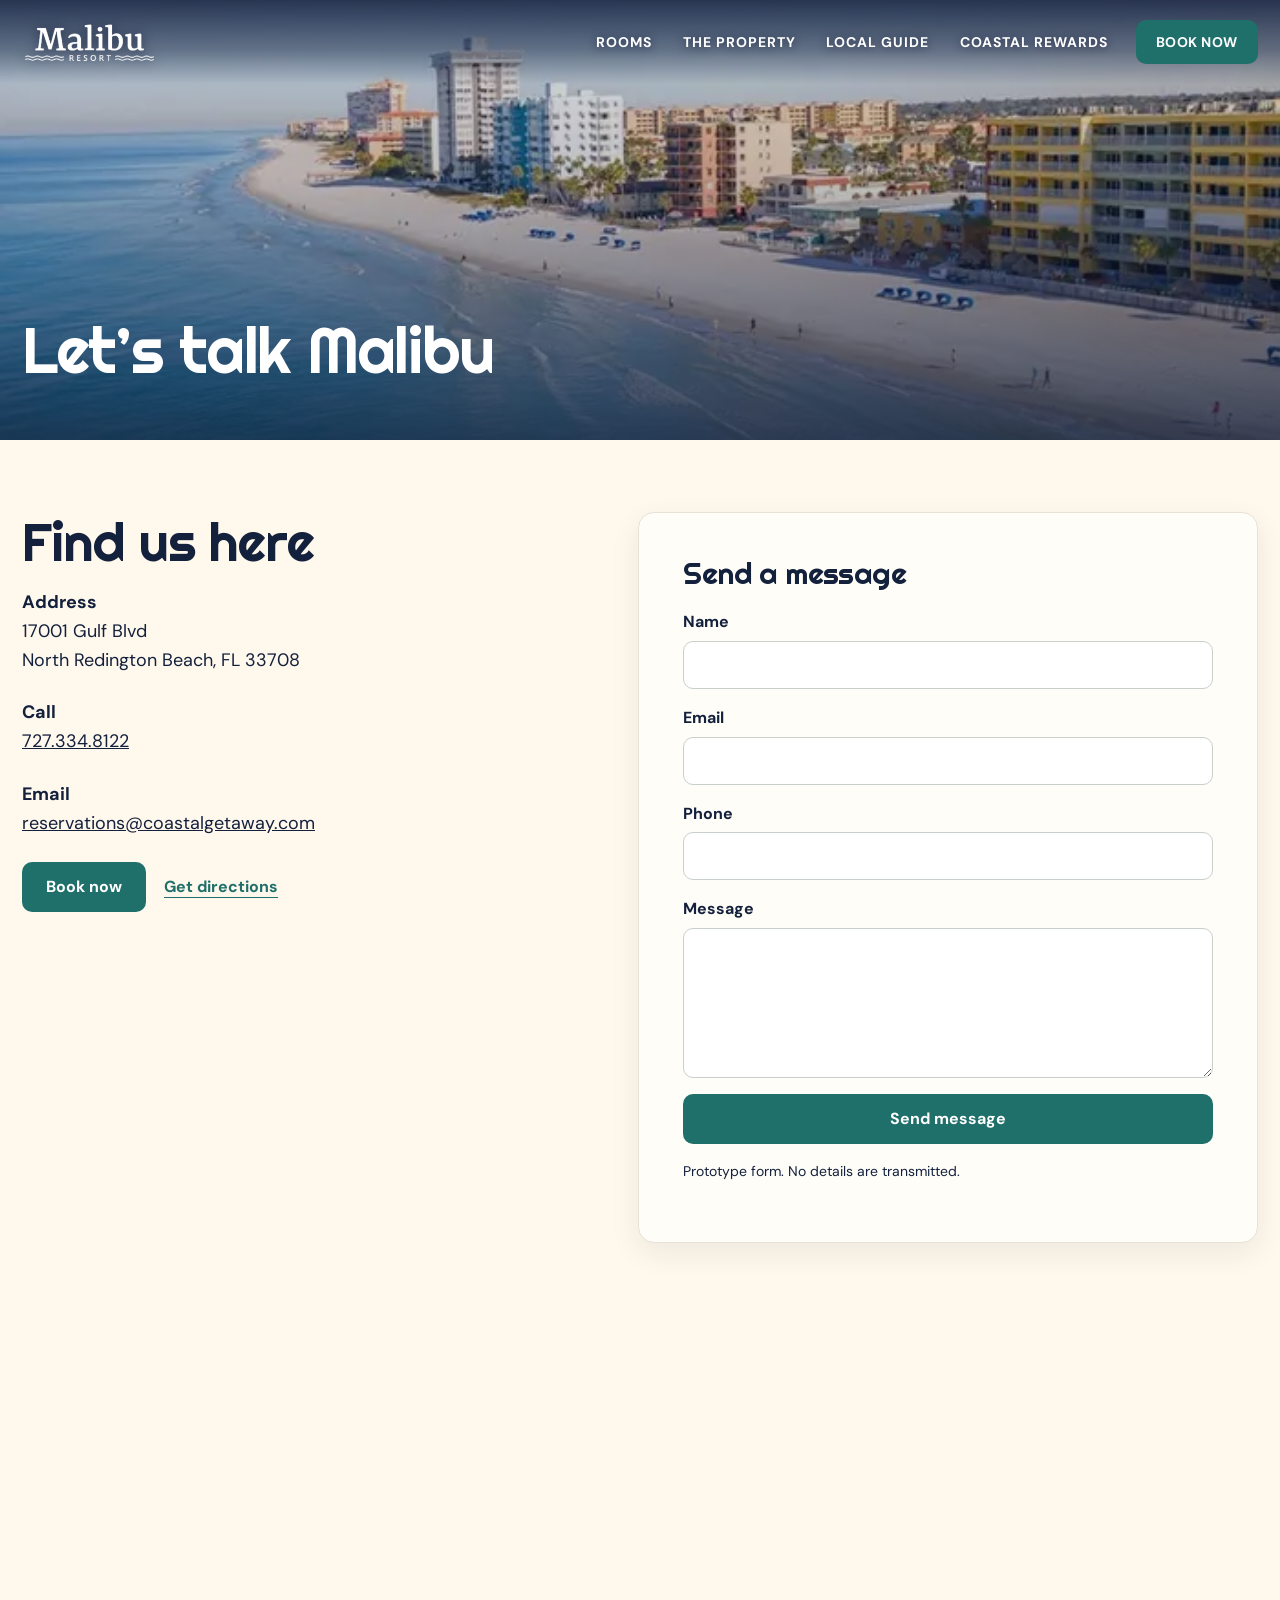
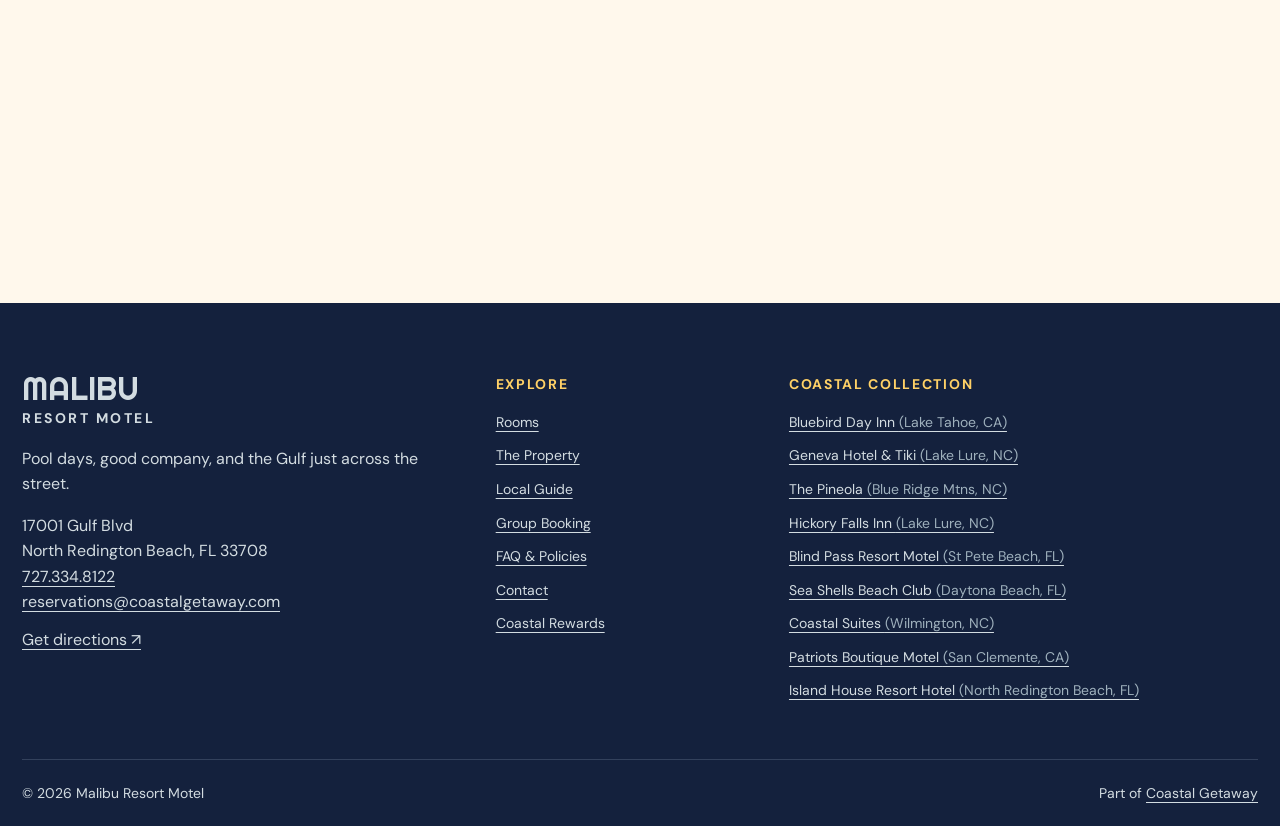
==== commit f60f94ca: "Room dots, period-free titles, static header, new hero photo - Hide the room strip scrollbar and add" ====
--- a/contact.html
+++ b/contact.html
@@ -27,14 +27,14 @@
 <main id="main">
   <section class="inner-hero" style="--inner-image:url('images/beach-800.webp')">
     <div class="wrap inner-hero-content">
-      <h1>Let’s talk Malibu.
+      <h1>Let’s talk Malibu
       </h1>
     </div>
   </section>
   <section class="section compact">
     <div class="wrap form-layout">
       <div class="contact-details">
-        <h2>Find us here.
+        <h2>Find us here
         </h2>
         <p><strong>Address</strong><br/>17001 Gulf Blvd<br/>North Redington Beach, FL 33708
         </p>
--- a/assets/style-v2.css
+++ b/assets/style-v2.css
@@ -67,7 +67,7 @@
 .text-link:hover{color:var(--teal-dark)}
 
 /* ---------- Header ---------- */
-.site-header{position:fixed;inset:0 0 auto;z-index:80;transition:background .25s,box-shadow .25s}
+.site-header{position:absolute;inset:0 0 auto;z-index:80;transition:background .25s,box-shadow .25s}
 .header-inner{display:flex;align-items:center;gap:28px;height:var(--header-h)}
 .brand{flex:none;width:136px}
 .brand img{width:auto;max-height:64px;object-fit:contain;transition:filter .25s}
@@ -86,19 +86,18 @@
 .site-header:not(.scrolled):not(.menu-active) .desktop-nav a{color:#fff;text-shadow:0 1px 8px #0e1834b3}
 .site-header:not(.scrolled):not(.menu-active) .menu-toggle{background:#0e183455}
 .site-header:not(.scrolled):not(.menu-active) .menu-toggle span{background:#fff}
-.site-header.scrolled,.site-header.menu-active{background:var(--cream);box-shadow:0 8px 24px #14213d1a}
+.site-header.menu-active{background:var(--cream);box-shadow:0 8px 24px #14213d1a}
 .mobile-menu{display:none}
 
 /* ---------- Home hero ---------- */
 .hero{position:relative;z-index:5;isolation:isolate;display:flex;flex-direction:column;justify-content:flex-end;min-height:clamp(640px,100svh,880px);color:#fff}
-.hero-image{position:absolute;inset:0;z-index:-2;background:url('images/property-03-1600.webp') center 60%/cover no-repeat}
+.hero-image{position:absolute;inset:0;z-index:-2;background:url('images/property-06-1600.webp') center 55%/cover no-repeat}
 .hero:before{content:'';position:absolute;inset:0;z-index:-1;pointer-events:none;background:linear-gradient(180deg,#0e183433 0%,#0e183459 45%,#0e1834b3 100%)}
 .hero-content{padding:calc(var(--header-h) + 60px) 0 36px;text-align:center}
 .hero h1{max-width:980px;margin:0 auto;text-shadow:0 2px 18px #0e183466}
-.hero h1 span{display:inline-block;animation:headline-rise .75s var(--ease) both}
-.hero h1 span:first-child{margin-right:.28em}
+.hero h1 span{display:block;animation:headline-rise .75s var(--ease) both}
 .hero h1 span:nth-child(2){animation-delay:.1s}
-.hero h1 span:last-child{display:block;color:var(--yellow);animation-delay:.2s}
+.hero h1 span:last-child{color:var(--yellow);animation-delay:.2s}
 @keyframes headline-rise{from{opacity:0;transform:translateY(22px)}to{opacity:1;transform:none}}
 
 /* Booking bar: one slim pill row on desktop */
@@ -189,6 +188,8 @@
 
 /* Pool bubbles (injected by script.js) */
 .fx-layer{position:absolute;inset:0;z-index:0;overflow:hidden;pointer-events:none}
+.fx-note{position:absolute;bottom:-30px;color:var(--yellow);font-size:26px;opacity:0;animation:note-float linear infinite}
+@keyframes note-float{0%{opacity:0;transform:translate(0,0) rotate(0)}20%{opacity:.55}100%{opacity:0;transform:translate(var(--drift),-90vh) rotate(25deg)}}
 .fx-bubble{position:absolute;bottom:-40px;border:2px solid #ffffffa0;border-radius:50%;background:#ffffff26;opacity:0;animation:bubble-rise linear infinite}
 @keyframes bubble-rise{0%{opacity:0;transform:translate(0,0) scale(.6)}15%{opacity:.9}100%{opacity:0;transform:translate(var(--drift),-110vh) scale(1.1)}}
 
@@ -207,7 +208,11 @@
 .room-controls{display:flex;gap:10px}
 .room-controls button{display:grid;place-items:center;width:46px;height:46px;border:1.5px solid var(--teal);border-radius:50%;background:transparent;color:var(--teal);font-size:22px;line-height:1;transition:background .2s,color .2s}
 .room-controls button:hover{background:var(--teal);color:#fff}
-.rooms-scroller{display:flex;gap:20px;padding:4px 4px 24px;overflow-x:auto;scroll-snap-type:x mandatory;overscroll-behavior-inline:contain;scrollbar-width:thin;scrollbar-color:var(--teal) var(--line)}
+.rooms-scroller{display:flex;gap:20px;padding:4px 4px 24px;overflow-x:auto;scroll-snap-type:x mandatory;overscroll-behavior-inline:contain;scrollbar-width:none}
+.rooms-scroller::-webkit-scrollbar{display:none}
+.room-dots{display:flex;justify-content:center;gap:10px;margin-top:4px}
+.room-dots button{width:10px;height:10px;padding:0;border:0;border-radius:999px;background:#c9d3d1;transition:width .3s var(--ease),background .3s}
+.room-dots button[aria-current=true]{width:28px;background:var(--teal)}
 .strip-card{flex:0 0 clamp(270px,28vw,360px);scroll-snap-align:start}
 .strip-image img{width:100%;height:230px;object-fit:cover}
 .strip-card-content{display:flex;flex:1;flex-direction:column;align-items:flex-start;padding:22px}
@@ -392,7 +397,7 @@
   .menu-toggle{margin-left:auto}
 
   .hero{min-height:0}
-  .hero-image{background-position:center 75%}
+  .hero-image{background-position:center 60%}
   .hero:before{background:linear-gradient(180deg,#0e183440 0%,#0e183466 40%,#0e1834a6 100%)}
   .hero-content{padding:calc(var(--header-h) + 120px) 0 24px}
   .hero h1{font-size:32px;line-height:1.15}
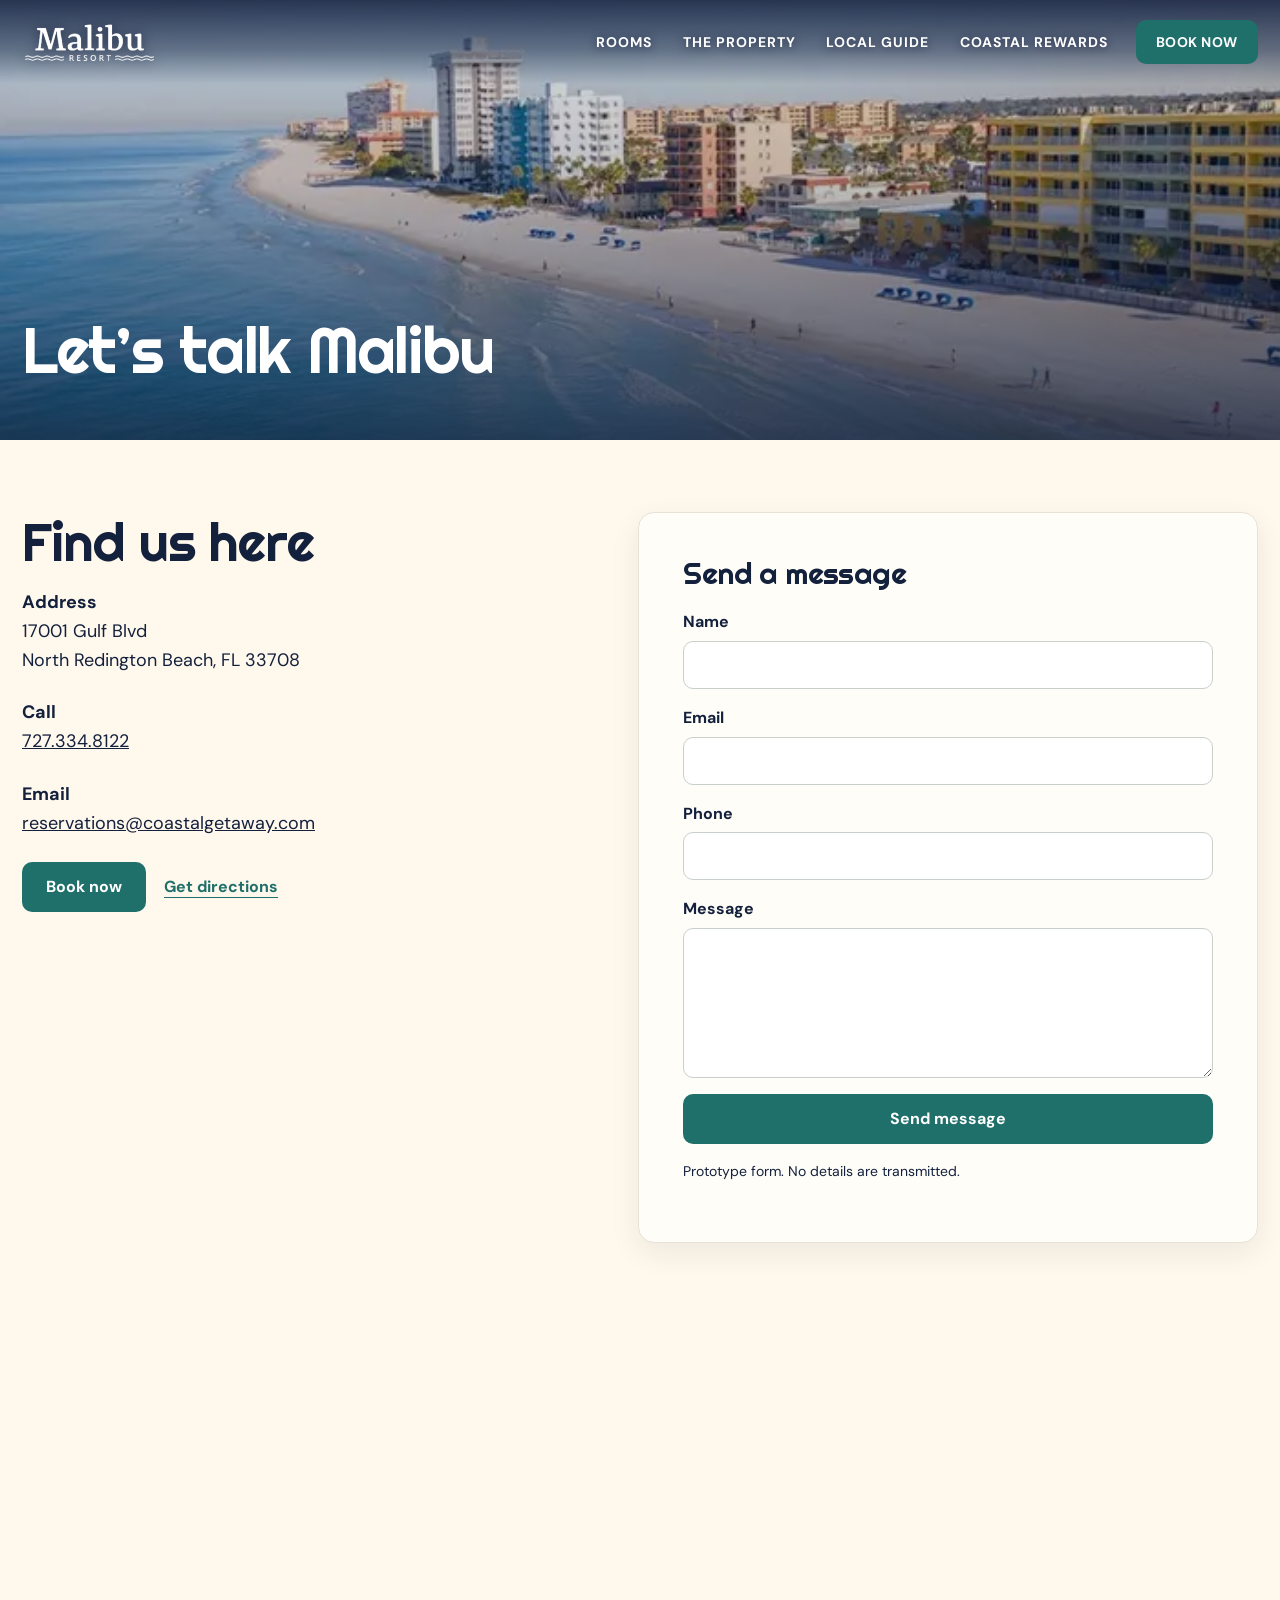
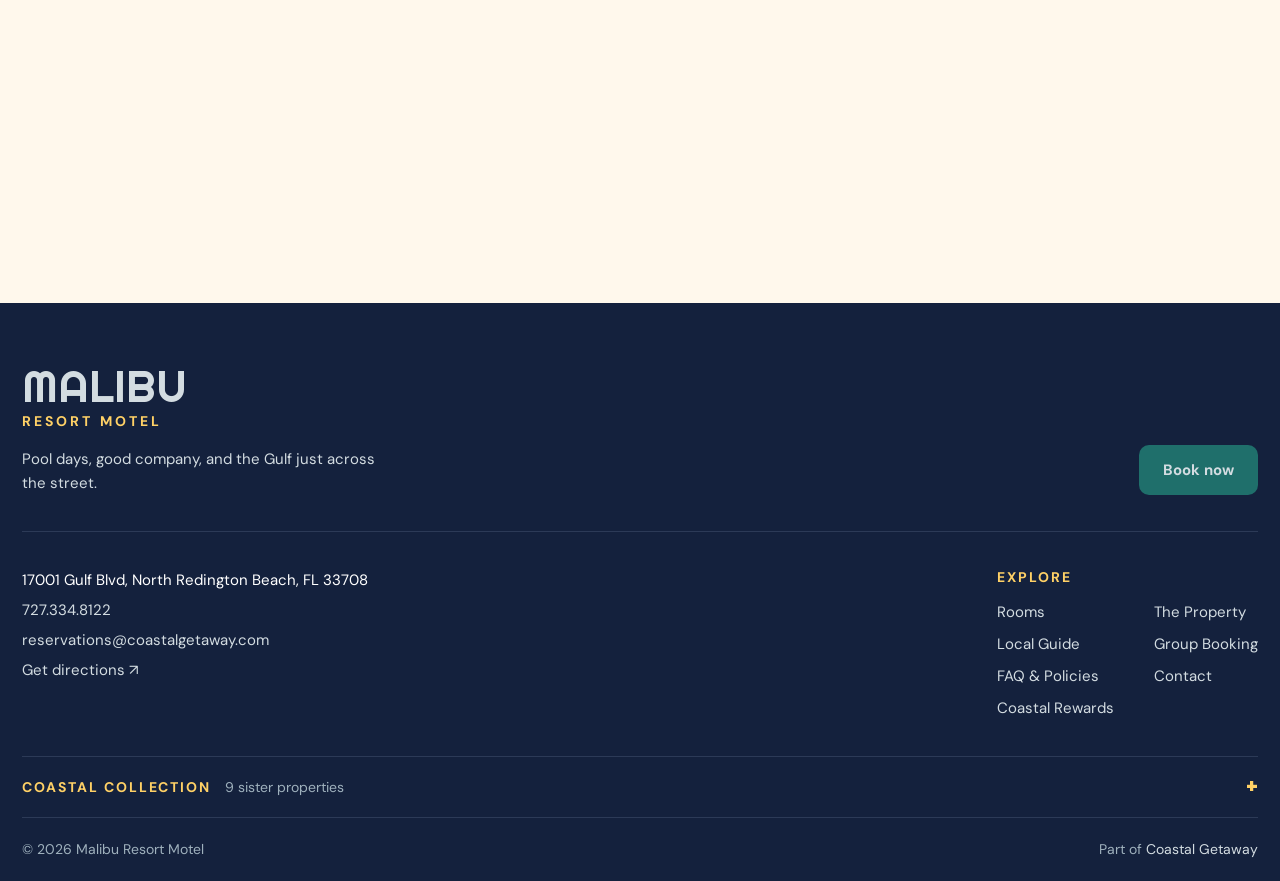
==== commit 63b77d91: "Octopus pool hero and simpler modern footer - Home hero uses the octopus pool photo; Pool block swit" ====
--- a/contact.html
+++ b/contact.html
@@ -74,64 +74,50 @@
   </section>
 </main>
 <footer class="site-footer">
-  <div class="wrap footer-grid">
-    <div>
+  <div class="wrap footer-top">
+    <div class="footer-brand">
       <a class="footer-logo" href="index.html">MALIBU <span>RESORT MOTEL</span></a>
-      <p>Pool days, good company, and the Gulf just across the street.
-      </p>
-      <address>17001 Gulf Blvd<br/>North Redington Beach, FL 33708<br/><a href="tel:+17273348122">727.334.8122</a><br/><a href="mailto:reservations@coastalgetaway.com">reservations@coastalgetaway.com</a>
-      </address><a href="https://www.google.com/maps/search/?api=1&amp;query=17001+Gulf+Blvd+North+Redington+Beach+FL+33708" rel="noopener noreferrer" target="_blank">Get directions ↗</a>
+      <p>Pool days, good company, and the Gulf just across the street.</p>
     </div>
-    <div>
-      <h2>Explore
-      </h2>
+    <a class="button footer-book" href="https://hotels.cloudbeds.com/en/reservation/ivsspZ?currency=usd" rel="noopener noreferrer" target="_blank">Book now</a>
+  </div>
+  <div class="wrap footer-main">
+    <address class="footer-contact">
+      <span>17001 Gulf Blvd, North Redington Beach, FL 33708</span>
+      <a href="tel:+17273348122">727.334.8122</a>
+      <a href="mailto:reservations@coastalgetaway.com">reservations@coastalgetaway.com</a>
+      <a href="https://www.google.com/maps/search/?api=1&amp;query=17001+Gulf+Blvd+North+Redington+Beach+FL+33708" rel="noopener noreferrer" target="_blank">Get directions ↗</a>
+    </address>
+    <nav aria-label="Footer" class="footer-nav">
+      <h2>Explore</h2>
       <ul>
-        <li><a href="rooms.html">Rooms</a>
-        </li>
-        <li><a href="property.html">The Property</a>
-        </li>
-        <li><a href="local-guide.html">Local Guide</a>
-        </li>
-        <li><a href="group-booking.html">Group Booking</a>
-        </li>
-        <li><a href="faq-policies.html">FAQ &amp; Policies</a>
-        </li>
-        <li><a href="contact.html">Contact</a>
-        </li>
-        <li><a href="index.html#rewards">Coastal Rewards</a>
-        </li>
+        <li><a href="rooms.html">Rooms</a></li>
+        <li><a href="property.html">The Property</a></li>
+        <li><a href="local-guide.html">Local Guide</a></li>
+        <li><a href="group-booking.html">Group Booking</a></li>
+        <li><a href="faq-policies.html">FAQ &amp; Policies</a></li>
+        <li><a href="contact.html">Contact</a></li>
+        <li><a href="index.html#rewards">Coastal Rewards</a></li>
       </ul>
-    </div>
-    <div>
-      <h2>Coastal Collection
-      </h2>
-      <ul>
-        <li><a href="https://www.bluebirddaytahoe.com/" rel="noopener noreferrer" target="_blank">Bluebird Day Inn <small>(Lake Tahoe, CA)</small></a>
-        </li>
-        <li><a href="https://www.genevahoteltiki.com/" rel="noopener noreferrer" target="_blank">Geneva Hotel &amp; Tiki <small>(Lake Lure, NC)</small></a>
-        </li>
-        <li><a href="https://www.thepineola.com/" rel="noopener noreferrer" target="_blank">The Pineola <small>(Blue Ridge Mtns, NC)</small></a>
-        </li>
-        <li><a href="https://www.hickoryfallsinn.com/" rel="noopener noreferrer" target="_blank">Hickory Falls Inn <small>(Lake Lure, NC)</small></a>
-        </li>
-        <li><a href="https://www.blindpassresort.com/" rel="noopener noreferrer" target="_blank">Blind Pass Resort Motel <small>(St Pete Beach, FL)</small></a>
-        </li>
-        <li><a href="https://www.seashellsbeachclub.com/" rel="noopener noreferrer" target="_blank">Sea Shells Beach Club <small>(Daytona Beach, FL)</small></a>
-        </li>
-        <li><a href="https://www.coastalsuites.com/" rel="noopener noreferrer" target="_blank">Coastal Suites <small>(Wilmington, NC)</small></a>
-        </li>
-        <li><a href="https://www.thepatriotsmotel.com/" rel="noopener noreferrer" target="_blank">Patriots Boutique Motel <small>(San Clemente, CA)</small></a>
-        </li>
-        <li><a href="https://www.islandhousebeachhotel.com/" rel="noopener noreferrer" target="_blank">Island House Resort Hotel <small>(North Redington Beach, FL)</small></a>
-        </li>
-      </ul>
-    </div>
+    </nav>
   </div>
+  <details class="wrap footer-collection">
+    <summary><h2>Coastal Collection</h2><span>9 sister properties</span></summary>
+    <ul>
+      <li><a href="https://www.bluebirddaytahoe.com/" rel="noopener noreferrer" target="_blank">Bluebird Day Inn <small>(Lake Tahoe, CA)</small></a></li>
+      <li><a href="https://www.genevahoteltiki.com/" rel="noopener noreferrer" target="_blank">Geneva Hotel &amp; Tiki <small>(Lake Lure, NC)</small></a></li>
+      <li><a href="https://www.thepineola.com/" rel="noopener noreferrer" target="_blank">The Pineola <small>(Blue Ridge Mtns, NC)</small></a></li>
+      <li><a href="https://www.hickoryfallsinn.com/" rel="noopener noreferrer" target="_blank">Hickory Falls Inn <small>(Lake Lure, NC)</small></a></li>
+      <li><a href="https://www.blindpassresort.com/" rel="noopener noreferrer" target="_blank">Blind Pass Resort Motel <small>(St Pete Beach, FL)</small></a></li>
+      <li><a href="https://www.seashellsbeachclub.com/" rel="noopener noreferrer" target="_blank">Sea Shells Beach Club <small>(Daytona Beach, FL)</small></a></li>
+      <li><a href="https://www.coastalsuites.com/" rel="noopener noreferrer" target="_blank">Coastal Suites <small>(Wilmington, NC)</small></a></li>
+      <li><a href="https://www.thepatriotsmotel.com/" rel="noopener noreferrer" target="_blank">Patriots Boutique Motel <small>(San Clemente, CA)</small></a></li>
+      <li><a href="https://www.islandhousebeachhotel.com/" rel="noopener noreferrer" target="_blank">Island House Resort Hotel <small>(North Redington Beach, FL)</small></a></li>
+    </ul>
+  </details>
   <div class="footer-bottom wrap">
-    <p>© <span id="year">2026</span> Malibu Resort Motel
-    </p>
-    <p>Part of <a href="https://coastalgetaway.com/" rel="noopener noreferrer" target="_blank">Coastal Getaway</a>
-    </p>
+    <p>© <span id="year">2026</span> Malibu Resort Motel</p>
+    <p>Part of <a href="https://coastalgetaway.com/" rel="noopener noreferrer" target="_blank">Coastal Getaway</a></p>
   </div>
 </footer>
 <script defer="" src="assets/script.js">
--- a/assets/style-v2.css
+++ b/assets/style-v2.css
@@ -91,7 +91,7 @@
 
 /* ---------- Home hero ---------- */
 .hero{position:relative;z-index:5;isolation:isolate;display:flex;flex-direction:column;justify-content:flex-end;min-height:clamp(640px,100svh,880px);color:#fff}
-.hero-image{position:absolute;inset:0;z-index:-2;background:url('images/property-06-1600.webp') center 55%/cover no-repeat}
+.hero-image{position:absolute;inset:0;z-index:-2;background:url('images/property-05-1600.webp') center 70%/cover no-repeat}
 .hero:before{content:'';position:absolute;inset:0;z-index:-1;pointer-events:none;background:linear-gradient(180deg,#0e183433 0%,#0e183459 45%,#0e1834b3 100%)}
 .hero-content{padding:calc(var(--header-h) + 60px) 0 36px;text-align:center}
 .hero h1{max-width:980px;margin:0 auto;text-shadow:0 2px 18px #0e183466}
@@ -277,21 +277,30 @@
 .contact-details p{margin-bottom:24px}
 
 /* ---------- Footer ---------- */
-.site-footer{padding-top:72px;background:var(--navy);color:#eef3f3}
-.footer-grid{display:grid;grid-template-columns:1.1fr .6fr 1.3fr;gap:clamp(32px,6vw,90px)}
-.footer-logo{display:inline-grid;margin-bottom:14px;color:#fff;font:32px/.9 var(--display);text-decoration:none}
-.footer-logo span{font:700 14px/2 var(--font);letter-spacing:.18em}
-.site-footer p,.site-footer address{color:#d3dce1;font-style:normal}
-.site-footer address{margin-bottom:12px}
-.site-footer h2{margin-bottom:16px;font:700 14px var(--font);letter-spacing:.12em;text-transform:uppercase;color:var(--yellow)}
-.site-footer ul{margin:0;padding:0;list-style:none}
-.site-footer li{margin-bottom:8px}
-.site-footer a{color:#d3dce1;text-underline-offset:4px;transition:color .2s}
+.site-footer{padding-top:64px;background:var(--navy);color:#d3dce1;font-size:15px}
+.site-footer a{color:#d3dce1;text-decoration:none;transition:color .2s}
 .site-footer a:hover{color:#fff}
-.site-footer li a{font-size:14px}
-.site-footer small{color:#9fb1bd;font-size:14px}
-.footer-bottom{display:flex;justify-content:space-between;gap:20px;margin-top:48px;padding:22px 0;border-top:1px solid #33415c}
-.footer-bottom p{margin:0;font-size:14px}
+.footer-top{display:flex;align-items:flex-end;justify-content:space-between;gap:24px;padding-bottom:36px;border-bottom:1px solid #2c3a57}
+.footer-logo{display:inline-grid;margin-bottom:10px;color:#fff;font:44px/.9 var(--display);text-decoration:none}
+.footer-logo span{font:700 14px/2.2 var(--font);letter-spacing:.22em;color:var(--yellow)}
+.footer-brand p{max-width:360px;margin:0}
+.footer-main{display:grid;grid-template-columns:1fr auto;gap:40px;padding:36px 0}
+.footer-contact{display:flex;flex-direction:column;gap:6px;font-style:normal}
+.footer-contact span{color:#fff}
+.footer-nav h2,.footer-collection h2{margin:0;color:var(--yellow);font:700 14px var(--font);letter-spacing:.14em;text-transform:uppercase}
+.footer-nav h2{margin-bottom:14px}
+.footer-nav ul{display:grid;grid-template-columns:repeat(2,auto);gap:8px 40px;margin:0;padding:0;list-style:none}
+.footer-collection{padding:18px 0;border-top:1px solid #2c3a57}
+.footer-collection summary{display:flex;align-items:center;gap:14px;list-style:none;cursor:pointer}
+.footer-collection summary::-webkit-details-marker{display:none}
+.footer-collection summary span{color:#9fb1bd;font-size:14px}
+.footer-collection summary:after{content:'+';margin-left:auto;color:var(--yellow);font:24px/1 var(--display);transition:transform .25s var(--ease)}
+.footer-collection[open] summary:after{transform:rotate(45deg)}
+.footer-collection ul{display:grid;grid-template-columns:repeat(3,1fr);gap:10px 24px;margin:18px 0 6px;padding:0;list-style:none;font-size:14px}
+.footer-collection[open] ul{animation:faq-open .35s var(--ease)}
+.footer-collection small{display:block;color:#8597a6;font-size:14px}
+.footer-bottom{display:flex;justify-content:space-between;gap:20px;padding:20px 0;border-top:1px solid #2c3a57}
+.footer-bottom p{margin:0;font-size:14px;color:#9fb1bd}
 .mobile-book-bar{display:none}
 
 /* ---------- Inner page heroes ---------- */
@@ -376,8 +385,7 @@
   .feature-layout,.rewards-grid,.form-layout,.split,.detail-room{grid-template-columns:1fr;gap:36px}
   .feature-layout.reverse .feature-media,.split.reverse .visual,.detail-room:nth-child(even) .detail-gallery{order:0}
   .extras-grid,.guide-grid{grid-template-columns:1fr 1fr}
-  .footer-grid{grid-template-columns:1fr 1fr}
-  .footer-grid>div:first-child{grid-column:span 2}
+  .footer-collection ul{grid-template-columns:repeat(2,1fr)}
   .detail-gallery img{height:min(60vw,420px)}
 }
 @media(max-width:767px){
@@ -397,7 +405,7 @@
   .menu-toggle{margin-left:auto}
 
   .hero{min-height:0}
-  .hero-image{background-position:center 60%}
+  .hero-image{background-position:center 75%}
   .hero:before{background:linear-gradient(180deg,#0e183440 0%,#0e183466 40%,#0e1834a6 100%)}
   .hero-content{padding:calc(var(--header-h) + 120px) 0 24px}
   .hero h1{font-size:32px;line-height:1.15}
@@ -447,12 +455,12 @@
   .map{height:300px}
   .faq-list summary{font-size:17px}
 
-  .site-footer{padding-top:56px;text-align:center}
-  .footer-grid{grid-template-columns:1fr;gap:36px}
-  .footer-grid>div:first-child{grid-column:auto}
-  .site-footer ul{display:flex;flex-wrap:wrap;justify-content:center;gap:6px 18px}
-  .site-footer li{margin:0}
-  .footer-bottom{flex-direction:column;align-items:center;gap:6px;margin-bottom:76px}
+  .site-footer{padding-top:48px}
+  .footer-top{flex-direction:column;align-items:flex-start;padding-bottom:28px}
+  .footer-logo{font-size:36px}
+  .footer-main{grid-template-columns:1fr;gap:28px;padding:28px 0}
+  .footer-collection ul{grid-template-columns:1fr 1fr}
+  .footer-bottom{flex-direction:column;gap:4px;margin-bottom:76px}
 
   .mobile-book-bar{position:fixed;left:12px;right:12px;bottom:calc(10px + env(safe-area-inset-bottom));z-index:95;display:flex;align-items:center;justify-content:center;gap:8px;min-height:52px;border-radius:var(--radius-sm);background:var(--teal);color:#fff;font-weight:700;text-decoration:none;box-shadow:0 10px 30px #14213d40;opacity:0;pointer-events:none;transform:translateY(120%);transition:opacity .3s var(--ease),transform .3s var(--ease)}
   .mobile-book-bar.is-visible{opacity:1;pointer-events:auto;transform:none}
@@ -467,3 +475,4 @@
   .fx-layer{display:none}
   .button:hover,.strip-card:hover,.extra-card:hover,.guide-card:hover{transform:none}
 }
+.footer-collection summary h2,.footer-collection summary span{white-space:nowrap}
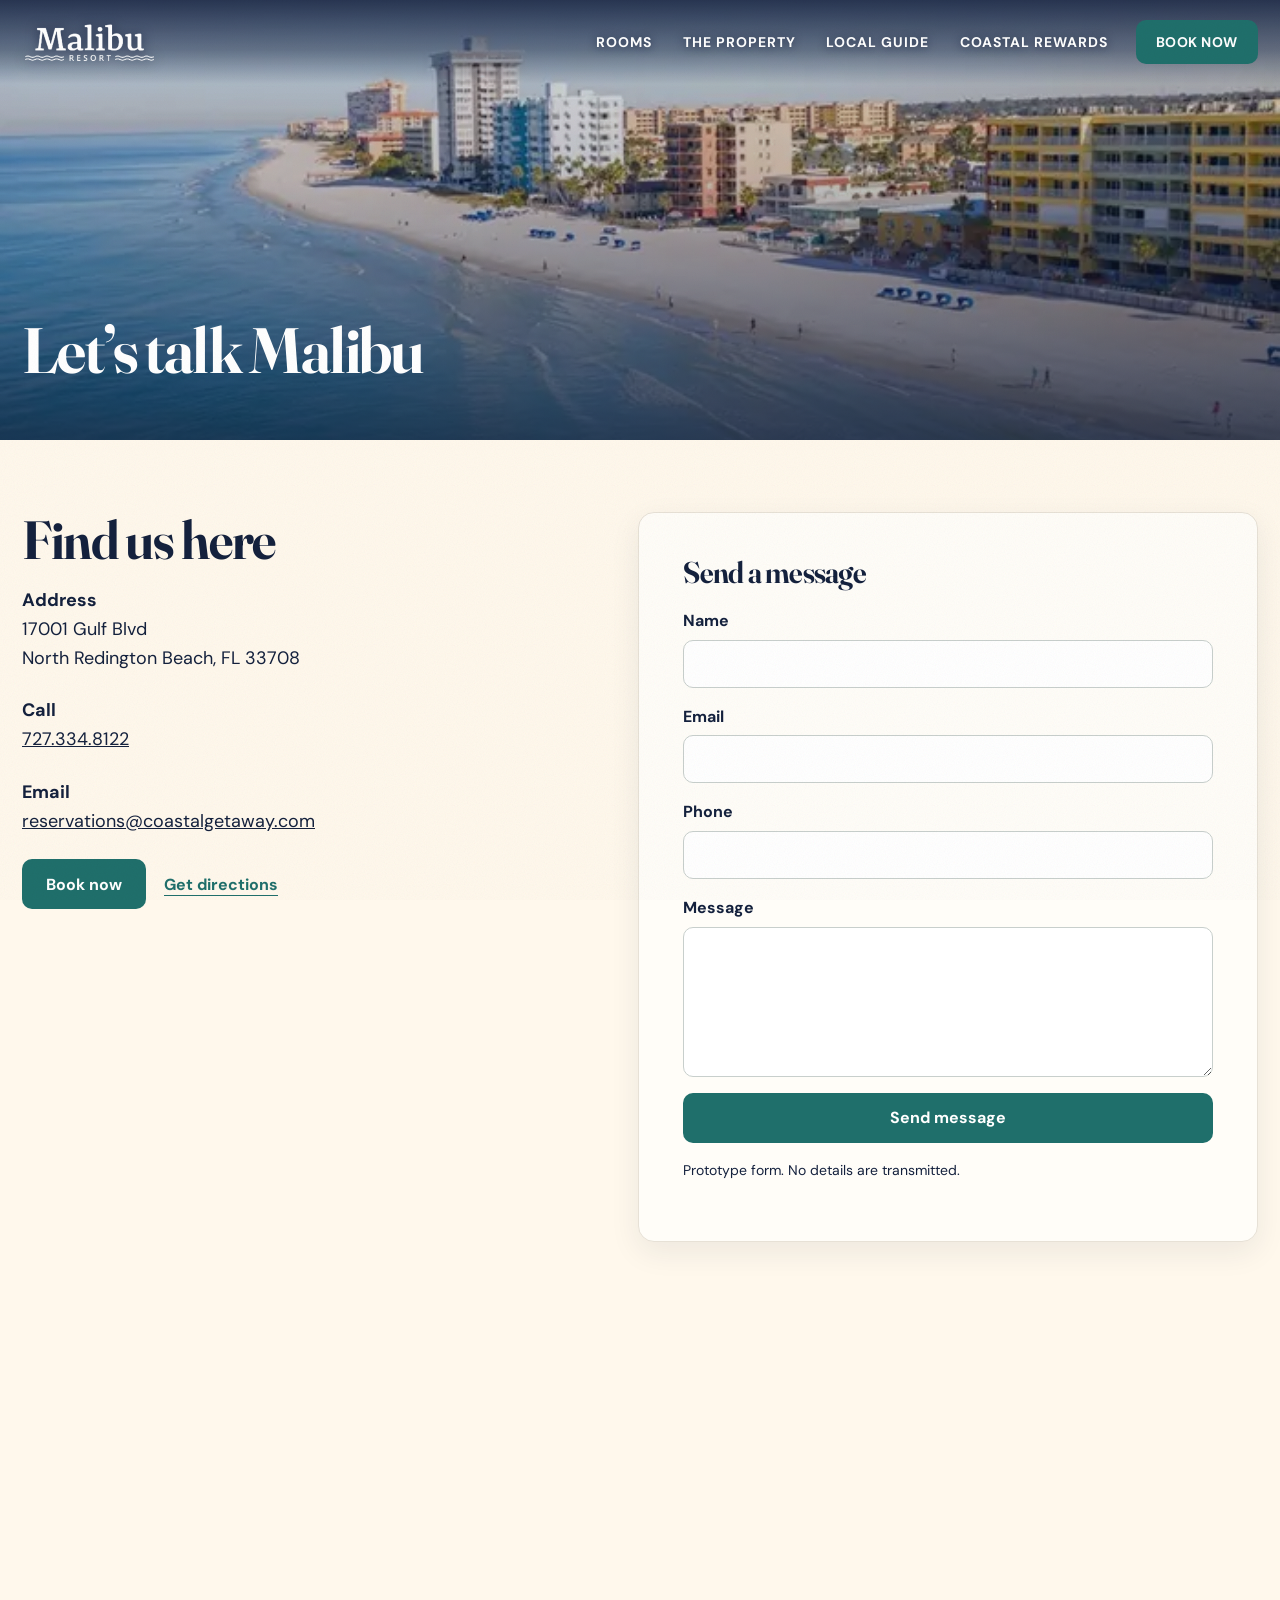
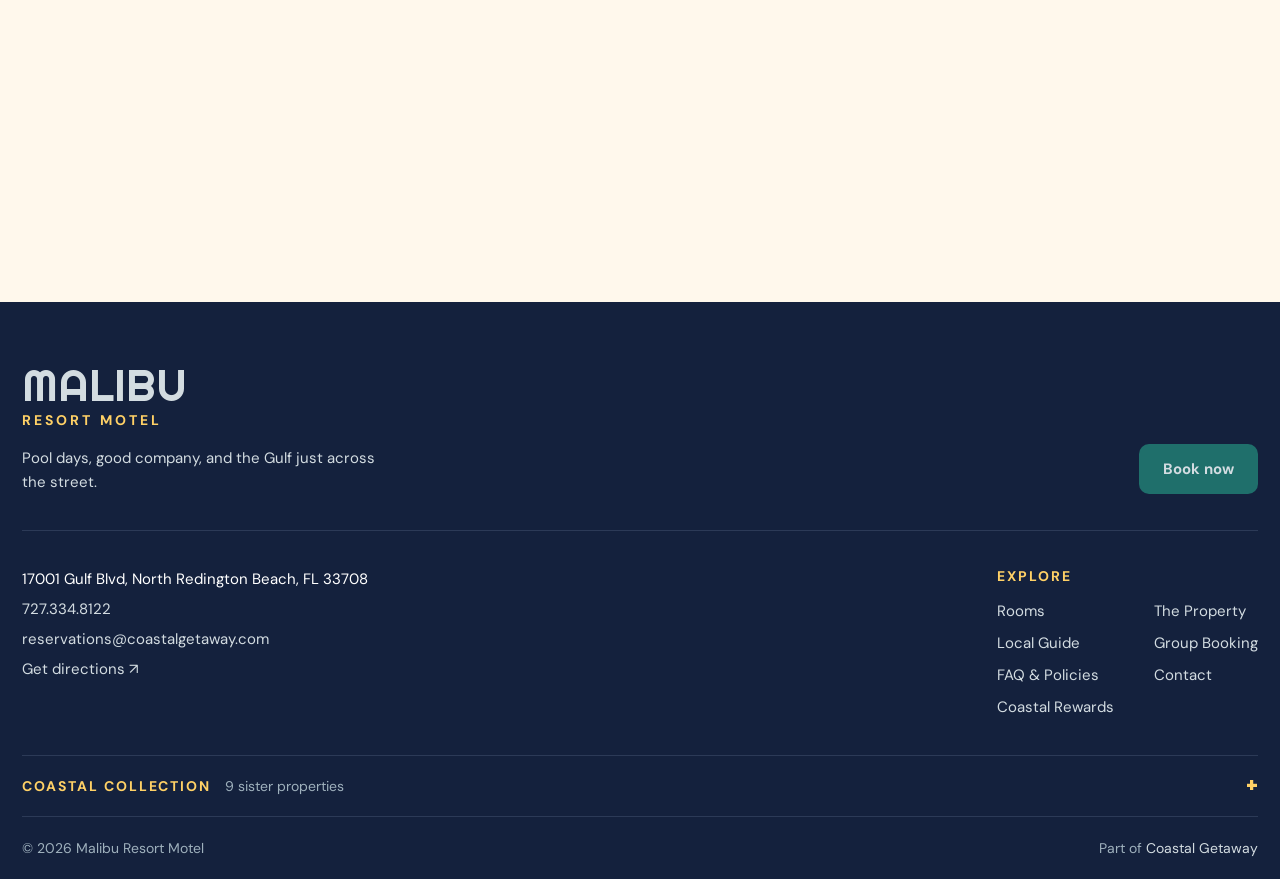
==== commit 6749c888: "Premium pass: serif type, calmer palette, grid breaks, retro details - Fraunces serif for headings (" ====
--- a/contact.html
+++ b/contact.html
@@ -7,7 +7,7 @@
   <meta content="Contact Malibu Resort Motel at 17001 Gulf Blvd, North Redington Beach. Call 727.334.8122 or email reservations@coastalgetaway.com." name="description"/>
   <link href="https://fonts.googleapis.com" rel="preconnect"/>
   <link crossorigin="" href="https://fonts.gstatic.com" rel="preconnect"/>
-  <link href="https://fonts.googleapis.com/css2?family=DM+Sans:wght@400;500;600;700&amp;family=Righteous&amp;display=swap" rel="stylesheet"/>
+  <link href="https://fonts.googleapis.com/css2?family=DM+Sans:wght@400;500;600;700&amp;family=Fraunces:ital,opsz,wght@0,9..144,500..700;1,9..144,500..700&amp;family=Righteous&amp;display=swap" rel="stylesheet"/>
   <link href="assets/style-v2.css" rel="stylesheet"/>
 </head>
 <body class="inner-page"><a class="skip-link" href="#main">Skip to content</a>
--- a/assets/style-v2.css
+++ b/assets/style-v2.css
@@ -22,6 +22,7 @@
 
   --font:'DM Sans',system-ui,sans-serif;
   --display:'Righteous',system-ui,sans-serif;
+  --serif:'Fraunces',Georgia,serif;
 
   --radius:16px;
   --radius-sm:10px;
@@ -44,11 +45,11 @@
 button,input,select,textarea{font:inherit}
 button{cursor:pointer}
 h1,h2,h3,h4,p{margin-top:0}
-h1,h2,h3{font-family:var(--display);font-weight:400;line-height:1.08;letter-spacing:-.02em;text-wrap:balance}
+h1,h2,h3{font-family:var(--serif);font-weight:650;font-variation-settings:'opsz' 96;line-height:1.04;letter-spacing:-.025em;text-wrap:balance}
 h1{font-size:clamp(44px,6vw,80px)}
 h2{font-size:clamp(34px,4.2vw,56px);margin-bottom:18px}
 h3{font-size:24px}
-h2 em,h1 em{font-style:normal}
+h2 em,h1 em{font-style:italic;font-weight:500}
 .wrap{width:min(calc(100% - 44px),1240px);margin-inline:auto}
 .eyebrow{margin-bottom:14px;color:var(--teal);font-size:14px;font-weight:700;letter-spacing:.16em;text-transform:uppercase}
 .eyebrow.light{color:var(--yellow)}
@@ -94,7 +95,7 @@
 .hero-image{position:absolute;inset:0;z-index:-2;background:url('images/property-05-1600.webp') center 70%/cover no-repeat}
 .hero:before{content:'';position:absolute;inset:0;z-index:-1;pointer-events:none;background:linear-gradient(180deg,#0e183433 0%,#0e183459 45%,#0e1834b3 100%)}
 .hero-content{padding:calc(var(--header-h) + 60px) 0 36px;text-align:center}
-.hero h1{max-width:980px;margin:0 auto;text-shadow:0 2px 18px #0e183466}
+.hero h1{max-width:980px;margin:0 auto;font-family:var(--display);font-weight:400;letter-spacing:-.01em;text-shadow:0 2px 18px #0e183466}
 .hero h1 span{display:block;animation:headline-rise .75s var(--ease) both}
 .hero h1 span:nth-child(2){animation-delay:.1s}
 .hero h1 span:last-child{color:var(--yellow);animation-delay:.2s}
@@ -151,18 +152,18 @@
 .highlight-icon svg{width:22px;height:22px}
 @keyframes highlight-marquee{to{transform:translateX(-100%)}}
 .wave-divider{height:30px;overflow:hidden;line-height:0;background:var(--white)}
-.wave-divider svg{display:block;width:100%;height:100%;fill:var(--coral-soft)}
+.wave-divider svg{display:block;width:100%;height:100%;fill:var(--cream)}
 
 /* ---------- Feature blocks ---------- */
 .feature-block{position:relative;padding-block:var(--section-y)}
 .feature-block>.wrap{position:relative;z-index:1}
-.pool-block{background:var(--coral-soft)}
+.pool-block{background:var(--cream)}
 .pelican-block{background:var(--navy);color:var(--cream)}
 .feature-layout{display:grid;grid-template-columns:1.1fr .9fr;gap:clamp(40px,6vw,96px);align-items:center}
 .feature-layout.reverse .feature-media{order:2}
 .feature-media{position:relative;border-radius:var(--radius);overflow:hidden;box-shadow:var(--shadow)}
 .feature-media img{width:100%;height:clamp(340px,40vw,480px);object-fit:cover}
-.feature-content h2 em{color:var(--coral)}
+.feature-content h2 em{color:var(--teal)}
 .feature-content>p{max-width:500px;margin-bottom:26px;font-size:18px}
 .pelican-block h2,.pelican-block h2 em{color:var(--yellow)}
 .pool-badge{position:absolute;top:18px;right:18px;z-index:2;display:grid;place-items:center;width:110px;height:110px;padding:18px;background:var(--yellow);color:var(--navy);font:20px/1.05 var(--display);text-align:center;transform:rotate(12deg);clip-path:polygon(50% 0%,59% 10%,70% 3%,75% 17%,88% 14%,88% 28%,100% 34%,93% 47%,100% 57%,87% 65%,88% 80%,74% 81%,67% 96%,54% 89%,43% 100%,34% 88%,20% 92%,18% 77%,5% 72%,12% 59%,0% 50%,12% 40%,5% 27%,20% 22%,24% 8%,38% 12%)}
@@ -241,14 +242,14 @@
 /* Location band */
 .location-band{position:relative;isolation:isolate;display:flex;align-items:center;min-height:clamp(460px,46vw,600px);color:#fff}
 .location-photo{position:absolute;inset:0;z-index:-2;background:url('images/beach-800.webp') center 42%/cover no-repeat}
-.location-overlay{position:absolute;inset:0;z-index:-1;background:linear-gradient(90deg,#14213dd9 0%,#14213d80 50%,#14213d1a 100%)}
+.location-overlay{position:absolute;inset:0;z-index:-1;background:linear-gradient(90deg,#14213d66,#14213d14)}
 .location-content{padding-block:var(--section-y)}
 .location-content h2{max-width:720px}
-.location-content h2 em{color:var(--yellow)}
+.location-content h2 em{color:var(--teal)}
 .location-content p:not(.eyebrow){max-width:520px;margin-bottom:26px;font-size:18px}
 
 /* Rewards */
-.rewards-section{padding-block:var(--section-y);background:var(--yellow)}
+.rewards-section{padding-block:var(--section-y);background:var(--yellow-soft)}
 .rewards-grid{display:grid;grid-template-columns:1fr .85fr;gap:clamp(40px,7vw,110px);align-items:center}
 .rewards-copy .eyebrow{color:var(--navy)}
 .rewards-copy h2 em{color:var(--teal)}
@@ -373,6 +374,52 @@
 .reveal-ready{opacity:0;transform:translateY(20px);transition:opacity .65s var(--ease),transform .65s var(--ease);transition-delay:var(--reveal-delay,0ms)}
 .reveal-ready.is-visible{opacity:1;transform:none}
 
+
+/* ---------- Premium layer: grid breaks, retro details, texture ---------- */
+/* Hand-drawn underline under key words */
+.hero h1 span:last-child,.location-content h2 em,.rewards-copy h2 em{position:relative;display:inline-block}
+.hero h1 span:last-child:after,.location-content h2 em:after,.rewards-copy h2 em:after{content:'';position:absolute;left:2%;right:2%;bottom:-.12em;height:.22em;background:url("data:image/svg+xml,%3Csvg xmlns='http://www.w3.org/2000/svg' viewBox='0 0 200 12' preserveAspectRatio='none'%3E%3Cpath d='M2 8C40 2 80 2 110 6s60 4 88-2' fill='none' stroke='%23ff6b5b' stroke-width='4' stroke-linecap='round'/%3E%3C/svg%3E") center/100% 100% no-repeat}
+.hero h1 span:last-child{width:max-content;max-width:100%;margin-inline:auto}
+
+/* Pool block: polaroid photo on a coral blob */
+.pool-block .feature-media{overflow:visible;padding:12px 12px 44px;background:#fff;border-radius:6px;transform:rotate(-2deg);box-shadow:var(--shadow-lg)}
+.pool-block .feature-media:before{content:'';position:absolute;inset:-6% -8% -10% 8%;z-index:-1;border-radius:46% 54% 38% 62%/52% 40% 60% 48%;background:var(--coral-soft);transform:rotate(6deg)}
+.pool-block .feature-media img{border-radius:3px}
+.pool-block .feature-layout{isolation:isolate}
+
+/* Pelican: poster with an overlapping polaroid of the patio */
+.feature-media.has-polaroid{overflow:visible;box-shadow:none}
+.has-polaroid .retro-poster{border-radius:var(--radius);box-shadow:var(--shadow-lg)}
+.polaroid{position:absolute;left:-28px;bottom:-36px;z-index:2;width:clamp(170px,18vw,250px);margin:0;padding:10px 10px 34px;background:#fff;border-radius:4px;box-shadow:0 18px 40px #0009;transform:rotate(-6deg)}
+.feature-media .polaroid img{width:100%;height:auto;aspect-ratio:1;object-fit:cover;border-radius:2px}
+main{overflow-x:clip}
+.pelican-block{padding-bottom:calc(var(--section-y) + 30px)}
+
+/* Room cards as tickets: perforated divider with side notches */
+.strip-card{position:relative}
+.strip-card-content{position:relative;border-top:2px dashed var(--line)}
+.strip-card-content:before,.strip-card-content:after{content:'';position:absolute;top:-12px;width:22px;height:22px;border-radius:50%;background:var(--cream)}
+.strip-card-content:before{left:-12px}.strip-card-content:after{right:-12px}
+
+/* Extras: staggered middle card */
+@media(min-width:961px){.extras-grid{align-items:start}.extra-card:nth-child(2){margin-top:44px}}
+
+/* Neighborhood as a postcard over the photo */
+.postcard{position:relative;max-width:560px;padding:clamp(26px,4vw,44px);border-radius:6px;background:var(--cream);color:var(--navy);box-shadow:var(--shadow-lg);transform:rotate(-1.5deg)}
+.postcard:before{content:'';position:absolute;inset:10px;border:1.5px dashed #14213d33;border-radius:3px;pointer-events:none}
+.postcard .eyebrow.light{color:var(--teal)}
+.location-content .postcard h2,.location-content .postcard p:not(.eyebrow){color:var(--navy)}
+.postcard-stamp{position:absolute;top:22px;right:22px;display:grid;place-items:center;width:64px;height:72px;padding:6px;color:var(--coral);background:var(--white);outline:2px dashed var(--coral);outline-offset:-6px;transform:rotate(6deg)}
+.postcard-stamp svg{width:34px;height:34px}
+.postcard h2{padding-right:70px}
+
+/* Rewards badges: coin style */
+.tier-badges div{border:0;background:var(--navy);color:var(--cream);box-shadow:inset 0 0 0 5px var(--navy),inset 0 0 0 7px var(--yellow)}
+.tier-badges strong{color:var(--yellow)}
+
+/* Fine grain texture across the whole page */
+body:after{content:'';position:fixed;inset:0;z-index:300;pointer-events:none;opacity:.07;mix-blend-mode:multiply;background:url("data:image/svg+xml,%3Csvg xmlns='http://www.w3.org/2000/svg' width='160' height='160'%3E%3Cfilter id='n'%3E%3CfeTurbulence type='fractalNoise' baseFrequency='.9' numOctaves='3' stitchTiles='stitch'/%3E%3C/filter%3E%3Crect width='100%25' height='100%25' filter='url(%23n)'/%3E%3C/svg%3E")}
+
 /* ---------- Tablet ---------- */
 @media(max-width:960px){
   .desktop-nav{display:none}
@@ -429,6 +476,11 @@
   .retro-poster strong{font-size:31px}
   .section-head{display:block;margin-bottom:22px}
   .room-controls{display:none}
+  .polaroid{left:auto;right:-6px;bottom:-34px;width:120px;padding:6px 6px 22px}
+  .pool-block .feature-media{padding:8px 8px 30px}
+  .postcard{transform:none}
+  .postcard h2{padding-right:0;padding-top:56px}
+  .postcard-stamp{top:16px;right:16px;width:52px;height:58px}
   .rooms-scroller{margin-right:-16px;padding-right:16px}
   .strip-card{flex-basis:82vw;max-width:320px}
   .extras-grid,.guide-grid{grid-template-columns:1fr}
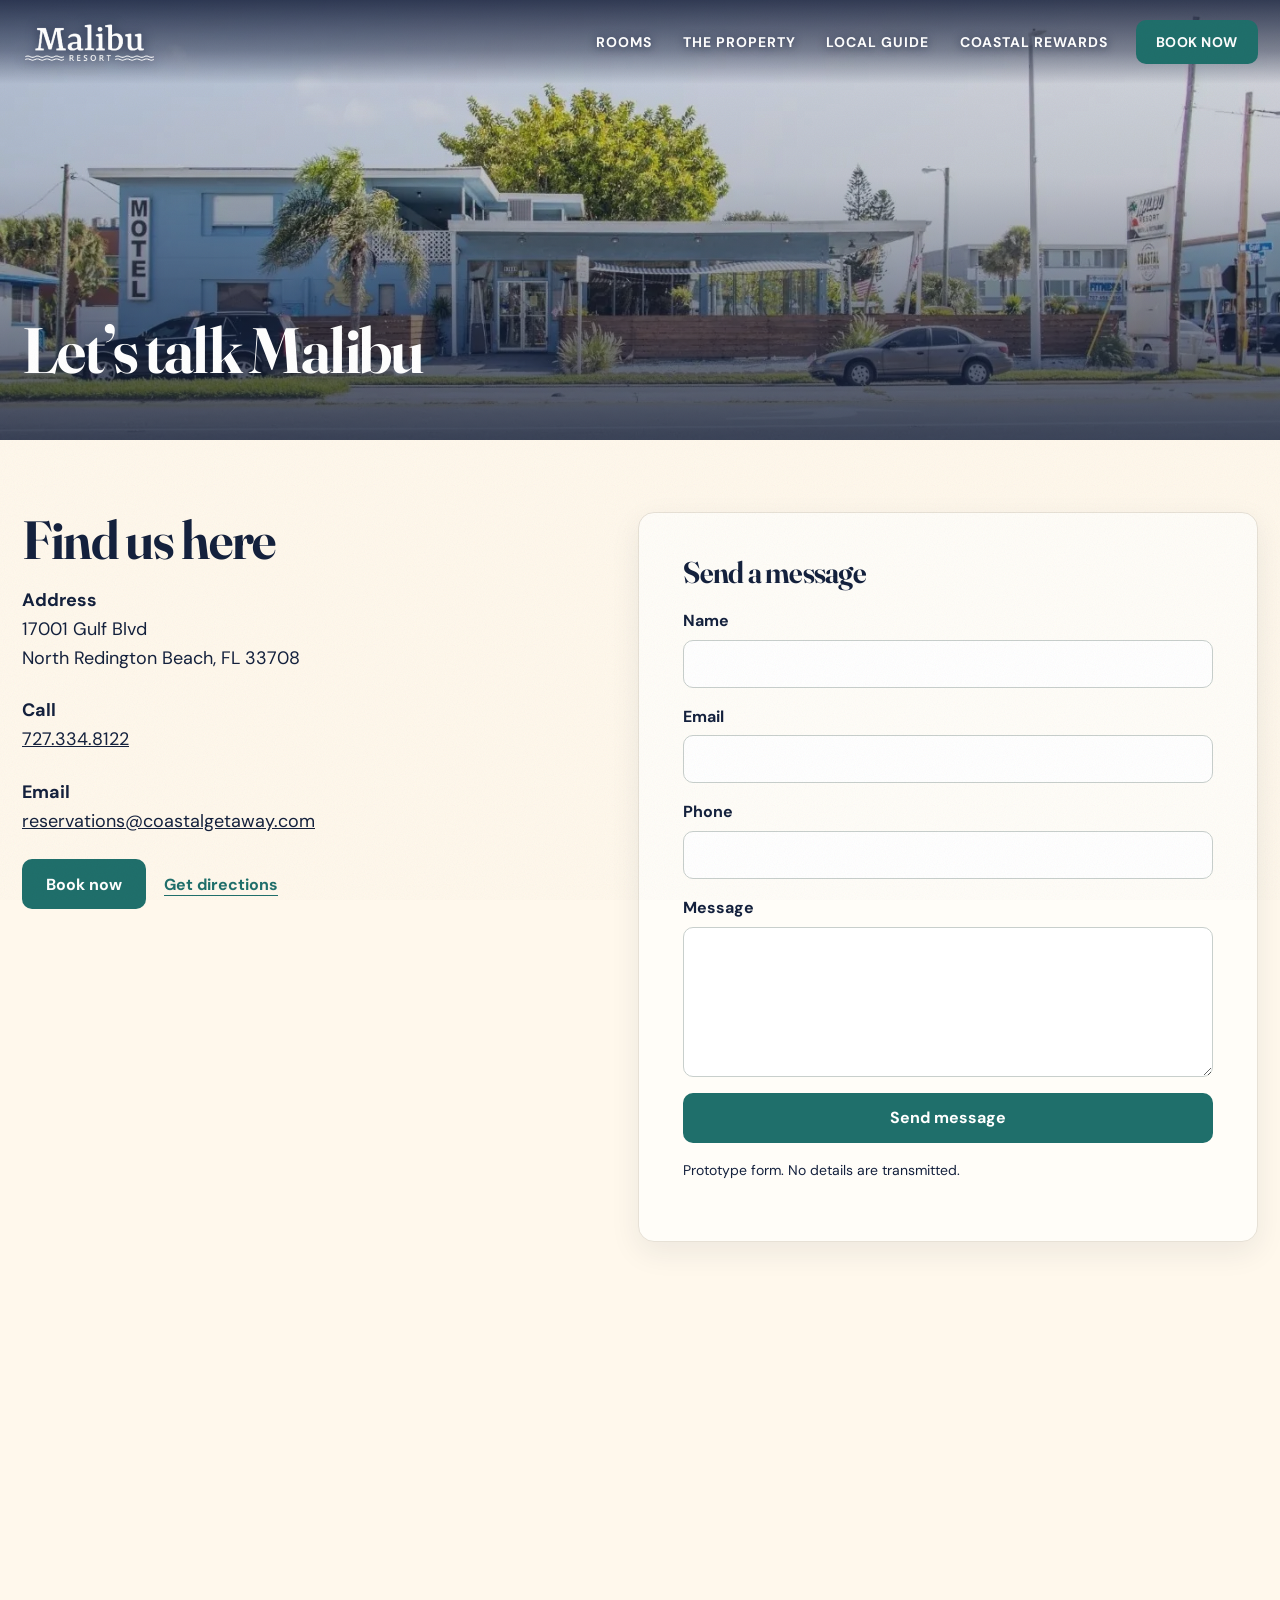
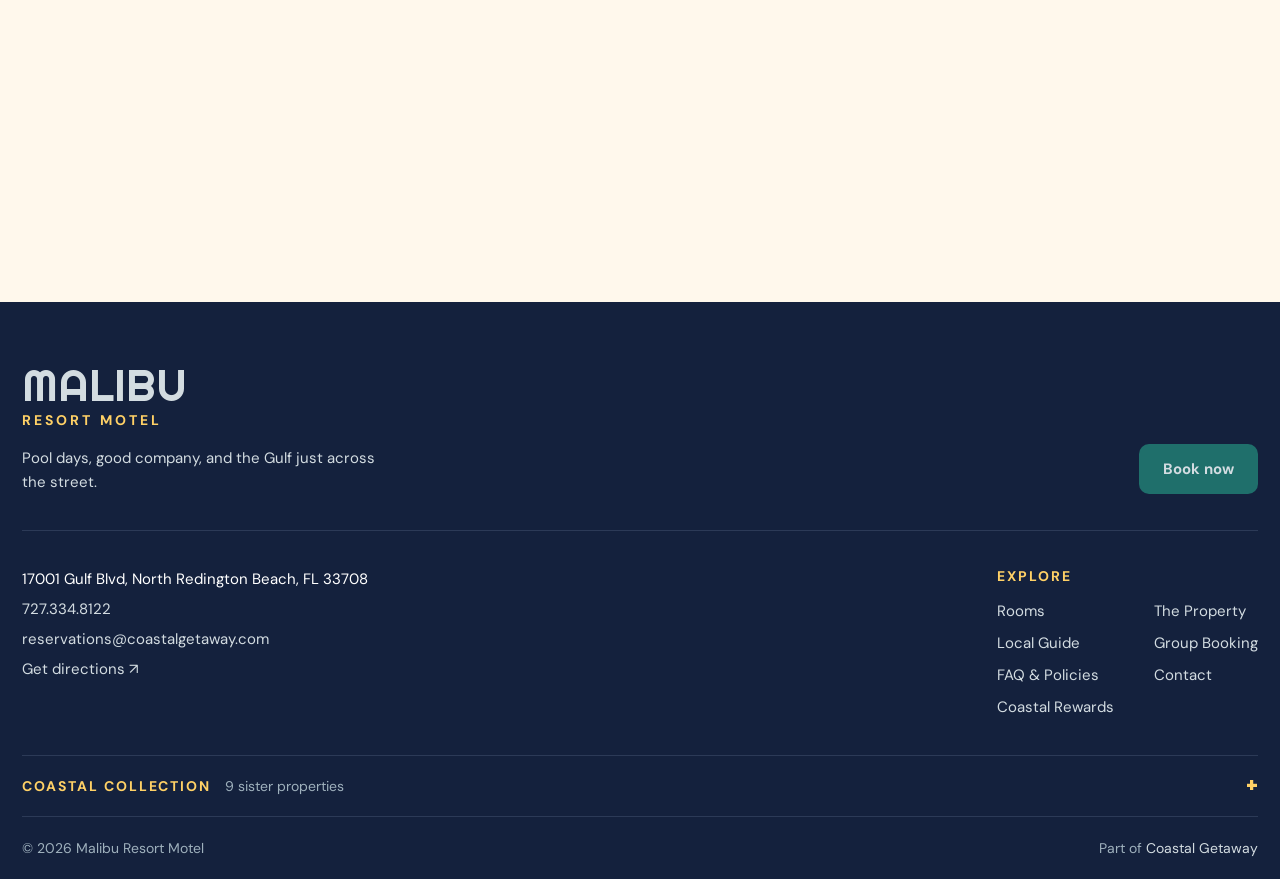
==== commit 7ae9f465: "Push toward a 9: client photos, polaroid inner pages, weekly lineup - Add photos from the client's c" ====
--- a/contact.html
+++ b/contact.html
@@ -5,6 +5,10 @@
   <meta content="width=device-width, initial-scale=1" name="viewport"/>
   <title>Contact | Malibu Resort Motel | North Redington Beach, FL</title>
   <meta content="Contact Malibu Resort Motel at 17001 Gulf Blvd, North Redington Beach. Call 727.334.8122 or email reservations@coastalgetaway.com." name="description"/>
+  <link href="assets/images/logo.png" rel="icon" type="image/png"/>
+  <meta content="Malibu Resort Motel" property="og:site_name"/>
+  <meta content="website" property="og:type"/>
+  <meta content="assets/images/property-05-1600.webp" property="og:image"/>
   <link href="https://fonts.googleapis.com" rel="preconnect"/>
   <link crossorigin="" href="https://fonts.gstatic.com" rel="preconnect"/>
   <link href="https://fonts.googleapis.com/css2?family=DM+Sans:wght@400;500;600;700&amp;family=Fraunces:ital,opsz,wght@0,9..144,500..700;1,9..144,500..700&amp;family=Righteous&amp;display=swap" rel="stylesheet"/>
@@ -25,7 +29,7 @@
   </nav>
 </header>
 <main id="main">
-  <section class="inner-hero" style="--inner-image:url('images/beach-800.webp')">
+  <section class="inner-hero" style="--inner-image:url('images/exterior-1600.webp')">
     <div class="wrap inner-hero-content">
       <h1>Let’s talk Malibu
       </h1>
--- a/assets/style-v2.css
+++ b/assets/style-v2.css
@@ -95,10 +95,10 @@
 .hero-image{position:absolute;inset:0;z-index:-2;background:url('images/property-05-1600.webp') center 70%/cover no-repeat}
 .hero:before{content:'';position:absolute;inset:0;z-index:-1;pointer-events:none;background:linear-gradient(180deg,#0e183433 0%,#0e183459 45%,#0e1834b3 100%)}
 .hero-content{padding:calc(var(--header-h) + 60px) 0 36px;text-align:center}
-.hero h1{max-width:980px;margin:0 auto;font-family:var(--display);font-weight:400;letter-spacing:-.01em;text-shadow:0 2px 18px #0e183466}
+.hero h1{max-width:980px;margin:0 auto;font-size:clamp(48px,7vw,96px);font-weight:600;line-height:1;text-shadow:0 2px 18px #0e183466}
 .hero h1 span{display:block;animation:headline-rise .75s var(--ease) both}
 .hero h1 span:nth-child(2){animation-delay:.1s}
-.hero h1 span:last-child{color:var(--yellow);animation-delay:.2s}
+.hero h1 span:last-child{font-style:italic;font-weight:500;color:var(--yellow);animation-delay:.2s}
 @keyframes headline-rise{from{opacity:0;transform:translateY(22px)}to{opacity:1;transform:none}}
 
 /* Booking bar: one slim pill row on desktop */
@@ -241,7 +241,7 @@
 
 /* Location band */
 .location-band{position:relative;isolation:isolate;display:flex;align-items:center;min-height:clamp(460px,46vw,600px);color:#fff}
-.location-photo{position:absolute;inset:0;z-index:-2;background:url('images/beach-800.webp') center 42%/cover no-repeat}
+.location-photo{position:absolute;inset:0;z-index:-2;background:url('images/sunset-gulf-1600.webp') center 60%/cover no-repeat}
 .location-overlay{position:absolute;inset:0;z-index:-1;background:linear-gradient(90deg,#14213d66,#14213d14)}
 .location-content{padding-block:var(--section-y)}
 .location-content h2{max-width:720px}
@@ -420,6 +420,47 @@
 /* Fine grain texture across the whole page */
 body:after{content:'';position:fixed;inset:0;z-index:300;pointer-events:none;opacity:.07;mix-blend-mode:multiply;background:url("data:image/svg+xml,%3Csvg xmlns='http://www.w3.org/2000/svg' width='160' height='160'%3E%3Cfilter id='n'%3E%3CfeTurbulence type='fractalNoise' baseFrequency='.9' numOctaves='3' stitchTiles='stitch'/%3E%3C/filter%3E%3Crect width='100%25' height='100%25' filter='url(%23n)'/%3E%3C/svg%3E")}
 
+
+/* Crusty Pelican week at a glance */
+.vibe-week{display:grid;grid-template-columns:repeat(4,1fr);gap:8px;margin:0 0 28px;padding:0;list-style:none}
+.vibe-week li{display:flex;flex-direction:column;gap:4px;padding:12px 12px 14px;border:1.5px solid #ffffff2e;border-radius:var(--radius-sm);background:#ffffff0d}
+.vibe-week b{color:var(--yellow);font:22px/1 var(--display)}
+.vibe-week span{font-size:14px;font-weight:600;line-height:1.3}
+.vibe-week .is-live{border-color:var(--yellow);background:#ffd16614}
+.vibe-week .equalizer{margin-left:6px}
+
+/* Real Crusty Pelican logo as a round sticker */
+.logo-sticker{position:absolute;top:-26px;right:-22px;z-index:3;width:clamp(96px,10vw,132px);aspect-ratio:1;padding:10px;border-radius:50%;background:#fff;object-fit:contain;box-shadow:0 12px 30px #0006;transform:rotate(8deg)}
+.feature-media .logo-sticker{height:auto}
+
+/* Polaroid frames on inner page photos */
+.split .visual{overflow:visible;padding:10px 10px 36px;background:#fff;border-radius:6px;box-shadow:var(--shadow-lg);transform:rotate(-1.5deg)}
+.split.reverse .visual{transform:rotate(1.5deg)}
+.split .visual img,.split .visual .retro-poster{border-radius:3px}
+.photo-stack{position:relative}
+.photo-stack .logo-sticker{top:auto;bottom:-30px;right:-24px;height:auto}
+
+/* Room galleries as polaroid stacks */
+.detail-gallery{position:relative;padding-bottom:28px}
+.detail-gallery img:first-child{padding:10px 10px 34px;background:#fff;border-radius:6px;box-shadow:var(--shadow-lg);transform:rotate(-1.2deg)}
+.detail-room:nth-child(even) .detail-gallery img:first-child{transform:rotate(1.2deg)}
+.detail-gallery img+img{position:absolute;z-index:2;width:38%;height:auto;aspect-ratio:4/3;padding:7px 7px 22px;background:#fff;border-radius:4px;box-shadow:0 14px 30px #14213d40}
+.detail-gallery img:nth-child(2){right:-18px;bottom:-6px;transform:rotate(5deg)}
+.detail-gallery img:nth-child(3){right:30%;bottom:-20px;transform:rotate(-4deg)}
+
+/* Local guide cards as postcards */
+.guide-card{position:relative;padding:10px;border:0;border-radius:6px;transform:rotate(-.8deg)}
+.guide-card:nth-child(even){transform:rotate(.8deg)}
+.guide-card:hover{transform:translateY(-4px) rotate(0)}
+.guide-card img,.guide-card .guide-art{border-radius:3px}
+.guide-card>div:last-child{border-top:0}
+.guide-card:after{content:'';position:absolute;inset:6px;border:1.5px dashed #14213d26;border-radius:4px;pointer-events:none}
+
+/* Property photo wall */
+.photo-grid{grid-template-columns:repeat(3,1fr);gap:22px}
+.photo-grid img{padding:8px 8px 26px;background:#fff;border-radius:5px;box-shadow:var(--shadow);transform:rotate(-1deg)}
+.photo-grid img:nth-child(even){transform:rotate(1.2deg) translateY(14px)}
+
 /* ---------- Tablet ---------- */
 @media(max-width:960px){
   .desktop-nav{display:none}
@@ -476,6 +517,14 @@
   .retro-poster strong{font-size:31px}
   .section-head{display:block;margin-bottom:22px}
   .room-controls{display:none}
+  h1,h2,h3{font-weight:600;letter-spacing:-.015em}
+  .vibe-week{grid-template-columns:repeat(2,1fr)}
+  .logo-sticker{width:84px;top:-18px;right:-8px;padding:7px}
+  .photo-stack .logo-sticker{right:-6px;bottom:-24px}
+  .detail-gallery img+img{width:44%}
+  .detail-gallery img:nth-child(2){right:-6px}
+  .photo-grid{grid-template-columns:repeat(2,1fr);gap:14px}
+  .split .visual{padding:7px 7px 26px}
   .polaroid{left:auto;right:-6px;bottom:-34px;width:120px;padding:6px 6px 22px}
   .pool-block .feature-media{padding:8px 8px 30px}
   .postcard{transform:none}
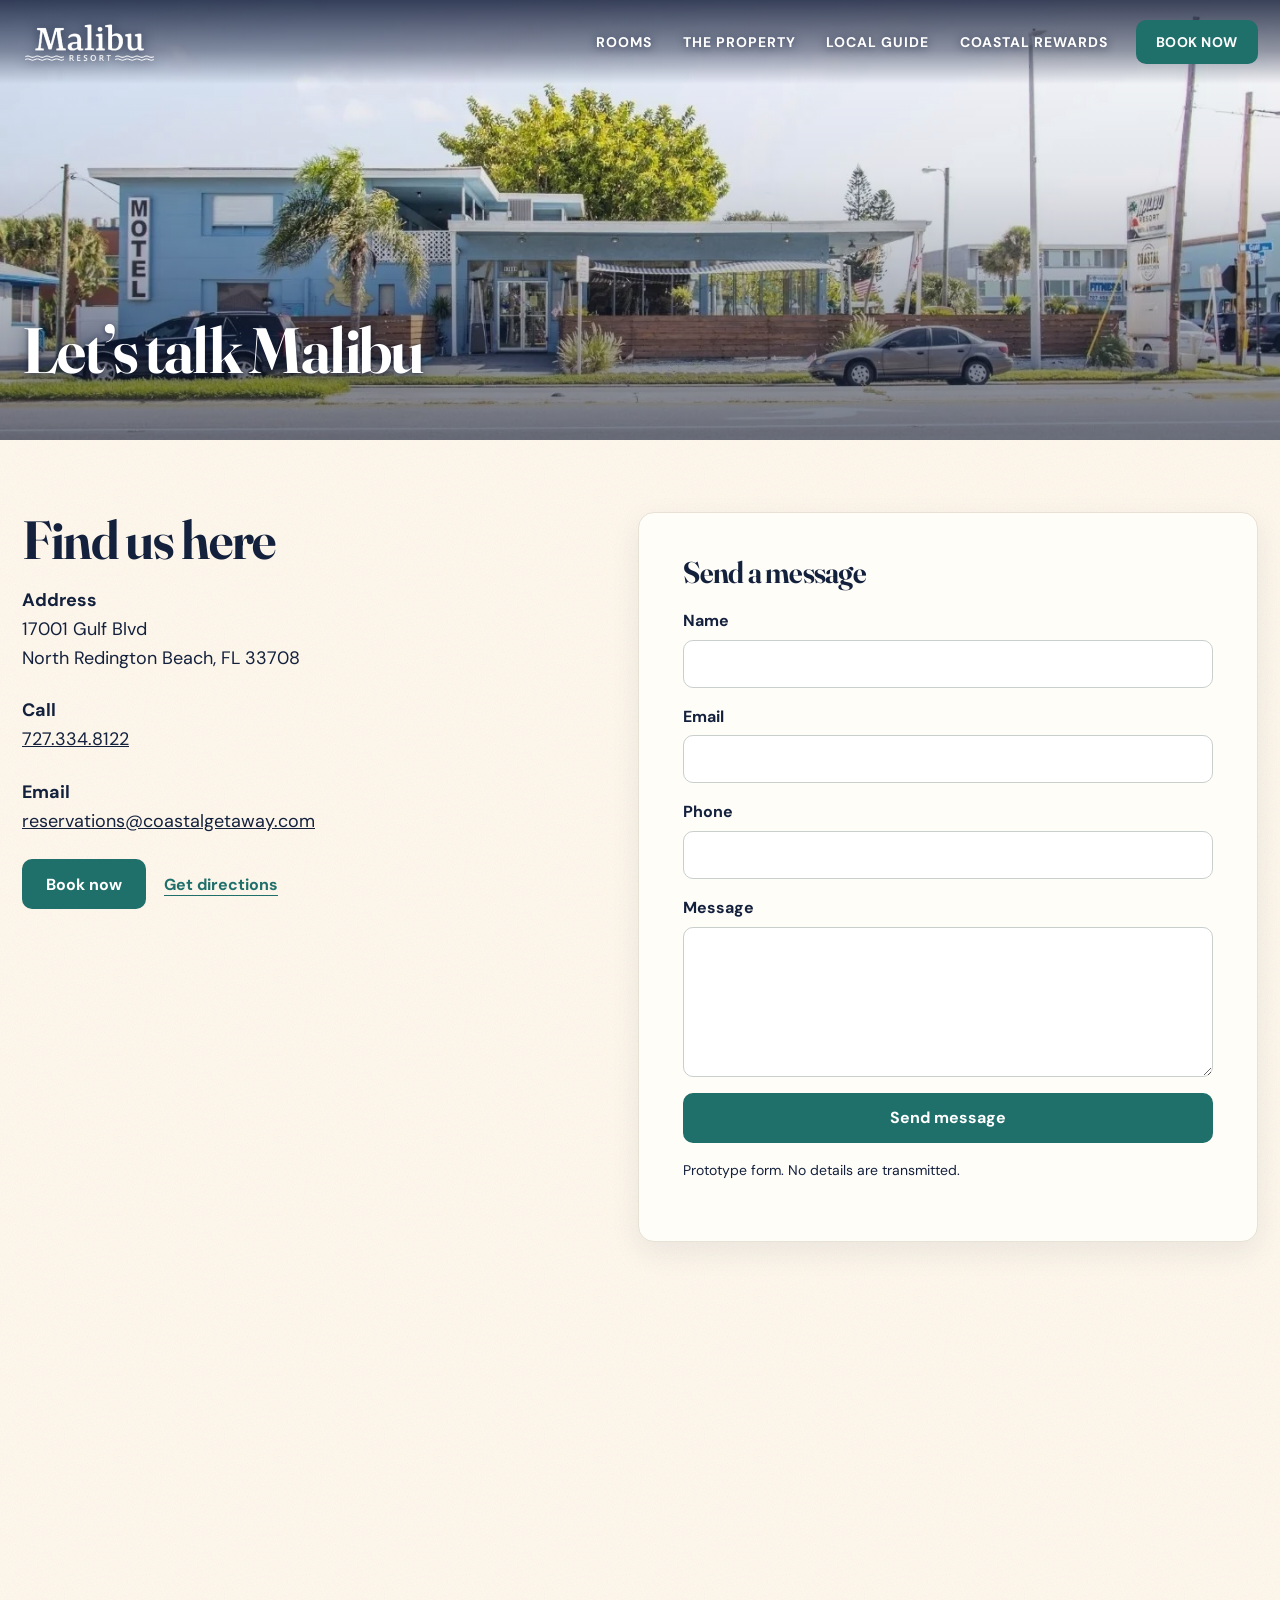
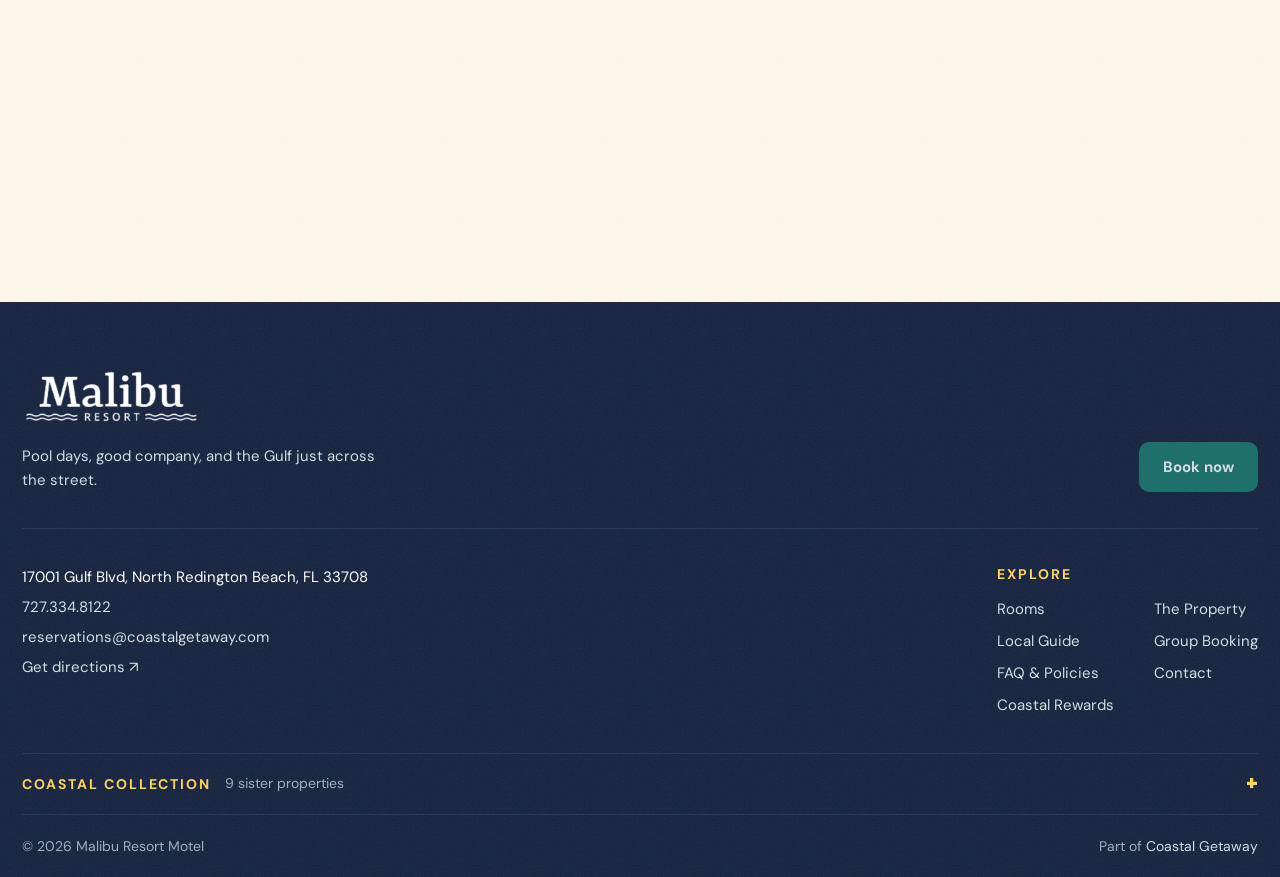
==== commit 9fe8bc9f: "Footer: use the header logo instead of the text wordmark Co-Authored-By: Claude Opus 5.5 <noreply@an" ====
--- a/contact.html
+++ b/contact.html
@@ -80,7 +80,7 @@
 <footer class="site-footer">
   <div class="wrap footer-top">
     <div class="footer-brand">
-      <a class="footer-logo" href="index.html">MALIBU <span>RESORT MOTEL</span></a>
+      <a aria-label="Malibu Resort Motel home" class="footer-logo" href="index.html"><img alt="Malibu Resort Motel" loading="lazy" src="assets/images/logo.png"/></a>
       <p>Pool days, good company, and the Gulf just across the street.</p>
     </div>
     <a class="button footer-book" href="https://hotels.cloudbeds.com/en/reservation/ivsspZ?currency=usd" rel="noopener noreferrer" target="_blank">Book now</a>
--- a/assets/style-v2.css
+++ b/assets/style-v2.css
@@ -93,9 +93,9 @@
 /* ---------- Home hero ---------- */
 .hero{position:relative;z-index:5;isolation:isolate;display:flex;flex-direction:column;justify-content:flex-end;min-height:clamp(640px,100svh,880px);color:#fff}
 .hero-image{position:absolute;inset:0;z-index:-2;background:url('images/property-05-1600.webp') center 70%/cover no-repeat}
-.hero:before{content:'';position:absolute;inset:0;z-index:-1;pointer-events:none;background:linear-gradient(180deg,#0e183433 0%,#0e183459 45%,#0e1834b3 100%)}
+.hero:before{content:'';position:absolute;inset:0;z-index:-1;pointer-events:none;background:linear-gradient(180deg,#0e183414 0%,#0e183426 45%,#0e183480 100%)}
 .hero-content{padding:calc(var(--header-h) + 60px) 0 36px;text-align:center}
-.hero h1{max-width:980px;margin:0 auto;font-size:clamp(48px,7vw,96px);font-weight:600;line-height:1;text-shadow:0 2px 18px #0e183466}
+.hero h1{max-width:980px;margin:0 auto;font-size:clamp(48px,7vw,96px);font-weight:600;line-height:1;text-shadow:0 2px 6px #0e183480,0 4px 28px #0e183499}
 .hero h1 span{display:block;animation:headline-rise .75s var(--ease) both}
 .hero h1 span:nth-child(2){animation-delay:.1s}
 .hero h1 span:last-child{font-style:italic;font-weight:500;color:var(--yellow);animation-delay:.2s}
@@ -242,7 +242,7 @@
 /* Location band */
 .location-band{position:relative;isolation:isolate;display:flex;align-items:center;min-height:clamp(460px,46vw,600px);color:#fff}
 .location-photo{position:absolute;inset:0;z-index:-2;background:url('images/sunset-gulf-1600.webp') center 60%/cover no-repeat}
-.location-overlay{position:absolute;inset:0;z-index:-1;background:linear-gradient(90deg,#14213d66,#14213d14)}
+.location-overlay{position:absolute;inset:0;z-index:-1;background:linear-gradient(90deg,#14213d4d,#14213d00)}
 .location-content{padding-block:var(--section-y)}
 .location-content h2{max-width:720px}
 .location-content h2 em{color:var(--teal)}
@@ -282,8 +282,8 @@
 .site-footer a{color:#d3dce1;text-decoration:none;transition:color .2s}
 .site-footer a:hover{color:#fff}
 .footer-top{display:flex;align-items:flex-end;justify-content:space-between;gap:24px;padding-bottom:36px;border-bottom:1px solid #2c3a57}
-.footer-logo{display:inline-grid;margin-bottom:10px;color:#fff;font:44px/.9 var(--display);text-decoration:none}
-.footer-logo span{font:700 14px/2.2 var(--font);letter-spacing:.22em;color:var(--yellow)}
+.footer-logo{display:inline-block;margin-bottom:12px}
+.footer-logo img{width:180px;height:auto;filter:brightness(0) invert(1)}
 .footer-brand p{max-width:360px;margin:0}
 .footer-main{display:grid;grid-template-columns:1fr auto;gap:40px;padding:36px 0}
 .footer-contact{display:flex;flex-direction:column;gap:6px;font-style:normal}
@@ -307,7 +307,7 @@
 /* ---------- Inner page heroes ---------- */
 /* Full-photo variant (property, contact): title bottom-left */
 .inner-hero{position:relative;isolation:isolate;display:flex;align-items:flex-end;min-height:440px;padding-top:var(--header-h);background:var(--inner-image) center/cover no-repeat;color:#fff}
-.inner-hero:before{content:'';position:absolute;inset:0;z-index:-1;background:linear-gradient(0deg,#14213dd0 0%,#14213d40 60%,#14213d26 100%)}
+.inner-hero:before{content:'';position:absolute;inset:0;z-index:-1;background:linear-gradient(0deg,#14213d99 0%,#14213d1a 60%,#14213d00 100%)}
 .inner-hero-content{padding-bottom:56px}
 .inner-hero h1{max-width:820px;margin:0;font-size:clamp(40px,5vw,68px)}
 /* Split variant: color block + photo panel */
@@ -320,6 +320,8 @@
 .hero-navy{--split-bg:var(--navy);color:var(--cream)}
 .hero-navy h1{color:var(--yellow)}
 .hero-yellow{--split-bg:var(--yellow);color:var(--navy)}
+.hero-teal{--split-bg:var(--teal);color:var(--cream)}
+.hero-teal h1{color:var(--yellow)}
 
 .anchor-nav{display:flex;flex-wrap:wrap;gap:10px;padding-top:28px}
 .anchor-nav a{padding:8px 16px;border:1.5px solid var(--navy);border-radius:999px;font-size:14px;font-weight:700;text-decoration:none;transition:background .2s,color .2s}
@@ -417,8 +419,9 @@
 .tier-badges div{border:0;background:var(--navy);color:var(--cream);box-shadow:inset 0 0 0 5px var(--navy),inset 0 0 0 7px var(--yellow)}
 .tier-badges strong{color:var(--yellow)}
 
-/* Fine grain texture across the whole page */
-body:after{content:'';position:fixed;inset:0;z-index:300;pointer-events:none;opacity:.07;mix-blend-mode:multiply;background:url("data:image/svg+xml,%3Csvg xmlns='http://www.w3.org/2000/svg' width='160' height='160'%3E%3Cfilter id='n'%3E%3CfeTurbulence type='fractalNoise' baseFrequency='.9' numOctaves='3' stitchTiles='stitch'/%3E%3C/filter%3E%3Crect width='100%25' height='100%25' filter='url(%23n)'/%3E%3C/svg%3E")}
+/* Fine grain texture on flat color blocks only (never over photos) */
+:root{--grain:url("data:image/svg+xml,%3Csvg xmlns='http://www.w3.org/2000/svg' width='160' height='160'%3E%3Cfilter id='n'%3E%3CfeTurbulence type='fractalNoise' baseFrequency='.9' numOctaves='3' stitchTiles='stitch'/%3E%3C/filter%3E%3Crect width='100%25' height='100%25' filter='url(%23n)' opacity='.09'/%3E%3C/svg%3E")}
+body,.pool-block,.pelican-block,.extras-section,.rewards-section,.section.tinted,.site-footer,.inner-hero.hero-split{background-image:var(--grain)}
 
 
 /* Crusty Pelican week at a glance */
@@ -430,15 +433,15 @@
 .vibe-week .equalizer{margin-left:6px}
 
 /* Real Crusty Pelican logo as a round sticker */
-.logo-sticker{position:absolute;top:-26px;right:-22px;z-index:3;width:clamp(96px,10vw,132px);aspect-ratio:1;padding:10px;border-radius:50%;background:#fff;object-fit:contain;box-shadow:0 12px 30px #0006;transform:rotate(8deg)}
-.feature-media .logo-sticker{height:auto}
+.logo-sticker{position:absolute;top:-26px;right:-22px;z-index:3;width:clamp(110px,11vw,150px);aspect-ratio:800/1043;padding:8px;border-radius:12px;background:#fff;object-fit:contain;box-shadow:0 12px 30px #0006;transform:rotate(8deg)}
+.feature-media .logo-sticker{width:clamp(110px,11vw,150px);height:auto}
 
 /* Polaroid frames on inner page photos */
 .split .visual{overflow:visible;padding:10px 10px 36px;background:#fff;border-radius:6px;box-shadow:var(--shadow-lg);transform:rotate(-1.5deg)}
 .split.reverse .visual{transform:rotate(1.5deg)}
 .split .visual img,.split .visual .retro-poster{border-radius:3px}
 .photo-stack{position:relative}
-.photo-stack .logo-sticker{top:auto;bottom:-30px;right:-24px;height:auto}
+.photo-stack .logo-sticker{top:auto;bottom:-30px;right:-24px;width:clamp(110px,11vw,150px);height:auto}
 
 /* Room galleries as polaroid stacks */
 .detail-gallery{position:relative;padding-bottom:28px}
@@ -494,9 +497,9 @@
 
   .hero{min-height:0}
   .hero-image{background-position:center 75%}
-  .hero:before{background:linear-gradient(180deg,#0e183440 0%,#0e183466 40%,#0e1834a6 100%)}
+  .hero:before{background:linear-gradient(180deg,#0e183426 0%,#0e183440 40%,#0e183499 100%)}
   .hero-content{padding:calc(var(--header-h) + 120px) 0 24px}
-  .hero h1{font-size:32px;line-height:1.15}
+  .hero h1{font-size:38px;line-height:1.08}
   .booking-search{grid-template-columns:1fr 1fr;max-height:150px;margin-bottom:24px;padding:6px;border-radius:var(--radius)}
   .booking-search label{padding:6px 10px;border-radius:var(--radius-sm)}
   .booking-search label:nth-child(3):before{display:none}
@@ -519,8 +522,8 @@
   .room-controls{display:none}
   h1,h2,h3{font-weight:600;letter-spacing:-.015em}
   .vibe-week{grid-template-columns:repeat(2,1fr)}
-  .logo-sticker{width:84px;top:-18px;right:-8px;padding:7px}
-  .photo-stack .logo-sticker{right:-6px;bottom:-24px}
+  .logo-sticker,.feature-media .logo-sticker,.photo-stack .logo-sticker{width:96px;height:auto;max-width:96px;top:-22px;right:-8px;padding:6px;border-radius:10px}
+  .photo-stack .logo-sticker{top:auto;right:-6px;bottom:-24px}
   .detail-gallery img+img{width:44%}
   .detail-gallery img:nth-child(2){right:-6px}
   .photo-grid{grid-template-columns:repeat(2,1fr);gap:14px}
@@ -532,13 +535,22 @@
   .postcard-stamp{top:16px;right:16px;width:52px;height:58px}
   .rooms-scroller{margin-right:-16px;padding-right:16px}
   .strip-card{flex-basis:82vw;max-width:320px}
-  .extras-grid,.guide-grid{grid-template-columns:1fr}
+  .guide-grid{grid-template-columns:1fr}
+  .extras-grid{display:flex;gap:14px;margin-right:-16px;padding:4px 16px 18px 0;overflow-x:auto;scroll-snap-type:x mandatory;scrollbar-width:none}
+  .extras-grid::-webkit-scrollbar{display:none}
+  .extra-card{flex:0 0 78vw;max-width:300px;scroll-snap-align:start}
+  .extra-visual{height:170px}
+  .extra-card>div:last-child{padding:18px}
+  .extra-card p{font-size:15px}
   .location-band{min-height:500px}
-  .location-overlay{background:linear-gradient(90deg,#14213dcc,#14213d73)}
-  .tier-badges{gap:8px}
+  .location-overlay{background:linear-gradient(90deg,#14213d8c,#14213d33)}
+  .rewards-grid{gap:28px}
+  .rewards-copy h2{margin-bottom:12px}
+  .tier-badges{gap:8px;margin-top:20px}
   .tier-badges div{width:calc((100% - 16px)/3);max-width:116px;height:auto;aspect-ratio:1;padding:6px}
   .tier-badges strong{font-size:27px}
-  .site-form{padding:22px}
+  .site-form{gap:12px;padding:20px}
+  .site-form input{min-height:44px}
   .site-form h2,.site-form h3{font-size:26px}
   .two-fields{grid-template-columns:1fr}
 
@@ -558,10 +570,10 @@
 
   .site-footer{padding-top:48px}
   .footer-top{flex-direction:column;align-items:flex-start;padding-bottom:28px}
-  .footer-logo{font-size:36px}
+  .footer-logo img{width:150px}
   .footer-main{grid-template-columns:1fr;gap:28px;padding:28px 0}
   .footer-collection ul{grid-template-columns:1fr 1fr}
-  .footer-bottom{flex-direction:column;gap:4px;margin-bottom:76px}
+  .footer-bottom{flex-direction:column;gap:4px;padding-bottom:28px}
 
   .mobile-book-bar{position:fixed;left:12px;right:12px;bottom:calc(10px + env(safe-area-inset-bottom));z-index:95;display:flex;align-items:center;justify-content:center;gap:8px;min-height:52px;border-radius:var(--radius-sm);background:var(--teal);color:#fff;font-weight:700;text-decoration:none;box-shadow:0 10px 30px #14213d40;opacity:0;pointer-events:none;transform:translateY(120%);transition:opacity .3s var(--ease),transform .3s var(--ease)}
   .mobile-book-bar.is-visible{opacity:1;pointer-events:auto;transform:none}
@@ -577,3 +589,11 @@
   .button:hover,.strip-card:hover,.extra-card:hover,.guide-card:hover{transform:none}
 }
 .footer-collection summary h2,.footer-collection summary span{white-space:nowrap}
+
+/* Text legibility over lighter photo overlays */
+.hero p,.hero .eyebrow,.inner-hero:not(.hero-split) h1,.inner-hero:not(.hero-split) p{text-shadow:0 1px 4px #0e183499,0 2px 18px #0e183480}
+.site-form input[type=date]{cursor:pointer}
+/* Property photo wall hover: straighten, lift and zoom slightly */
+.photo-grid img{transition:transform .35s var(--ease),box-shadow .35s var(--ease)}
+@media(hover:hover){.photo-grid img:hover,.photo-grid img:nth-child(even):hover{position:relative;z-index:2;transform:rotate(0) translateY(-8px) scale(1.04);box-shadow:var(--shadow-lg)}}
+@media(prefers-reduced-motion:reduce){.photo-grid img{transition:none}}
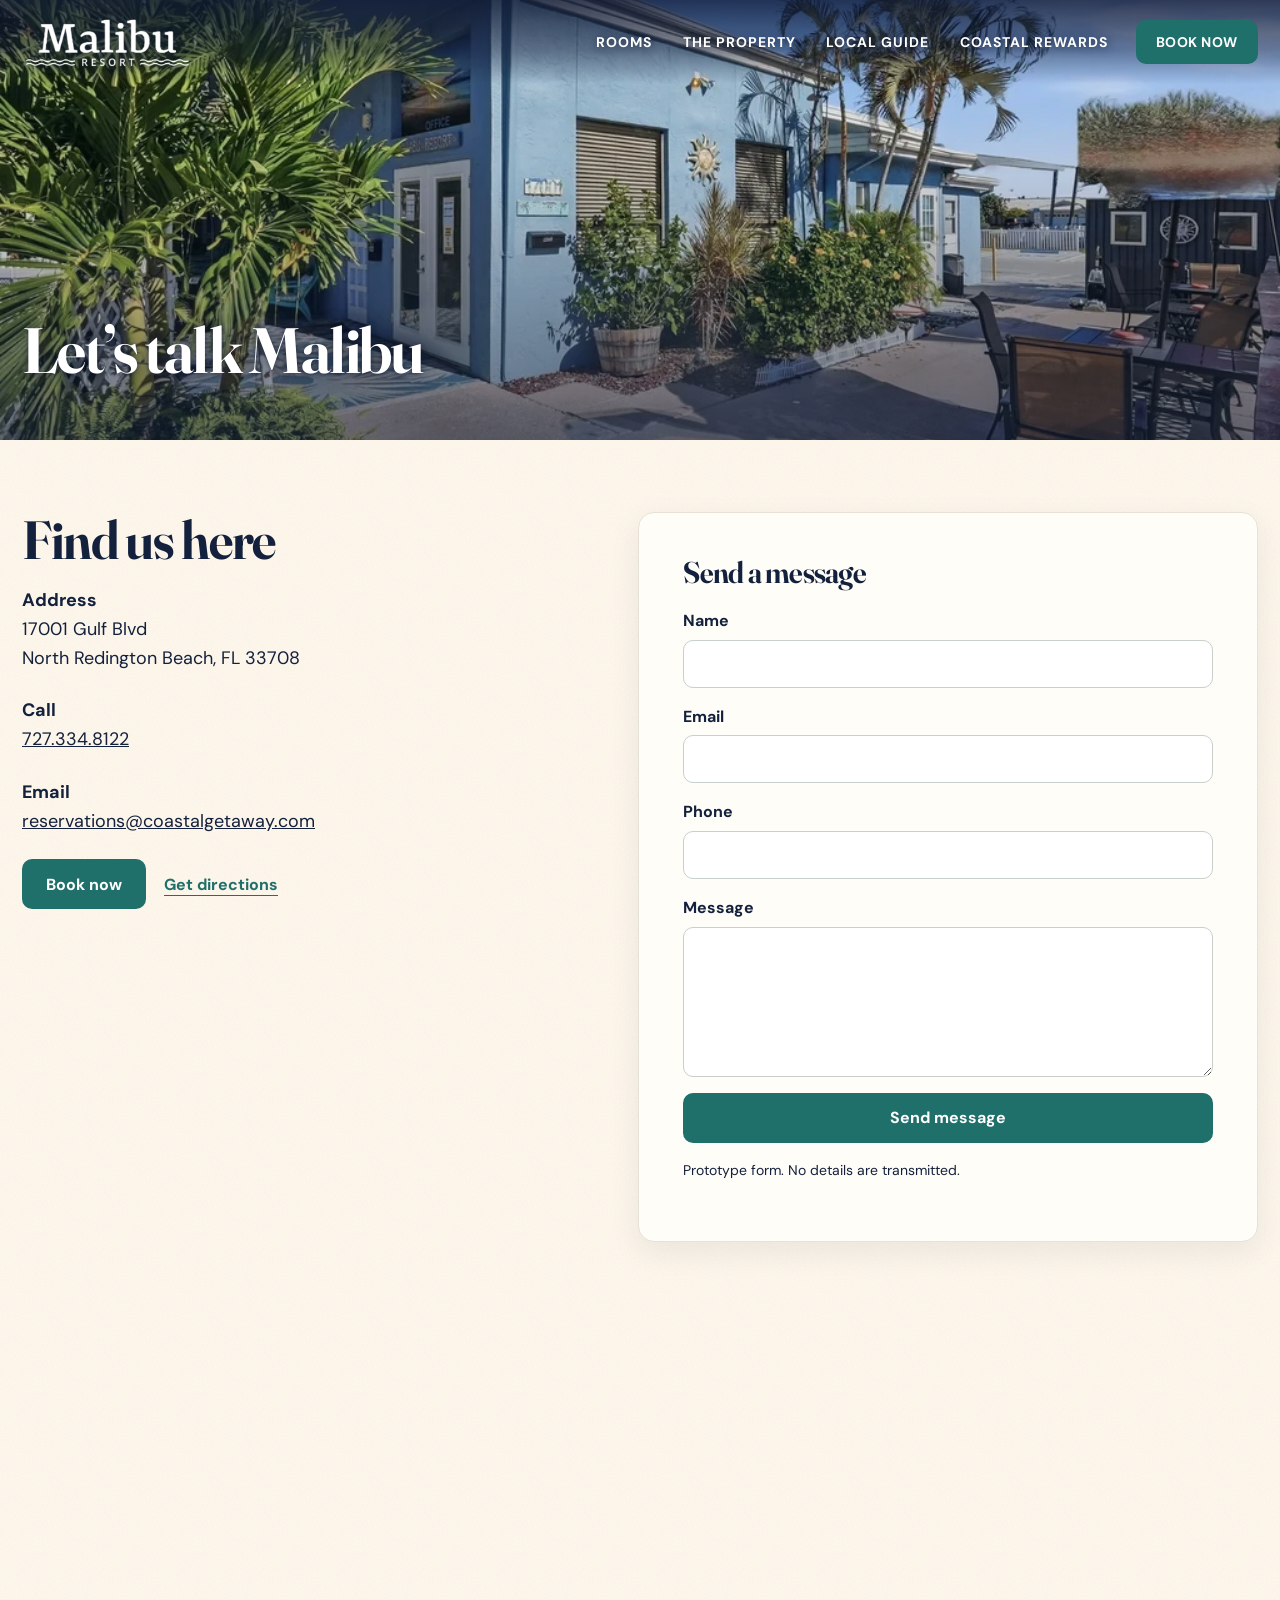
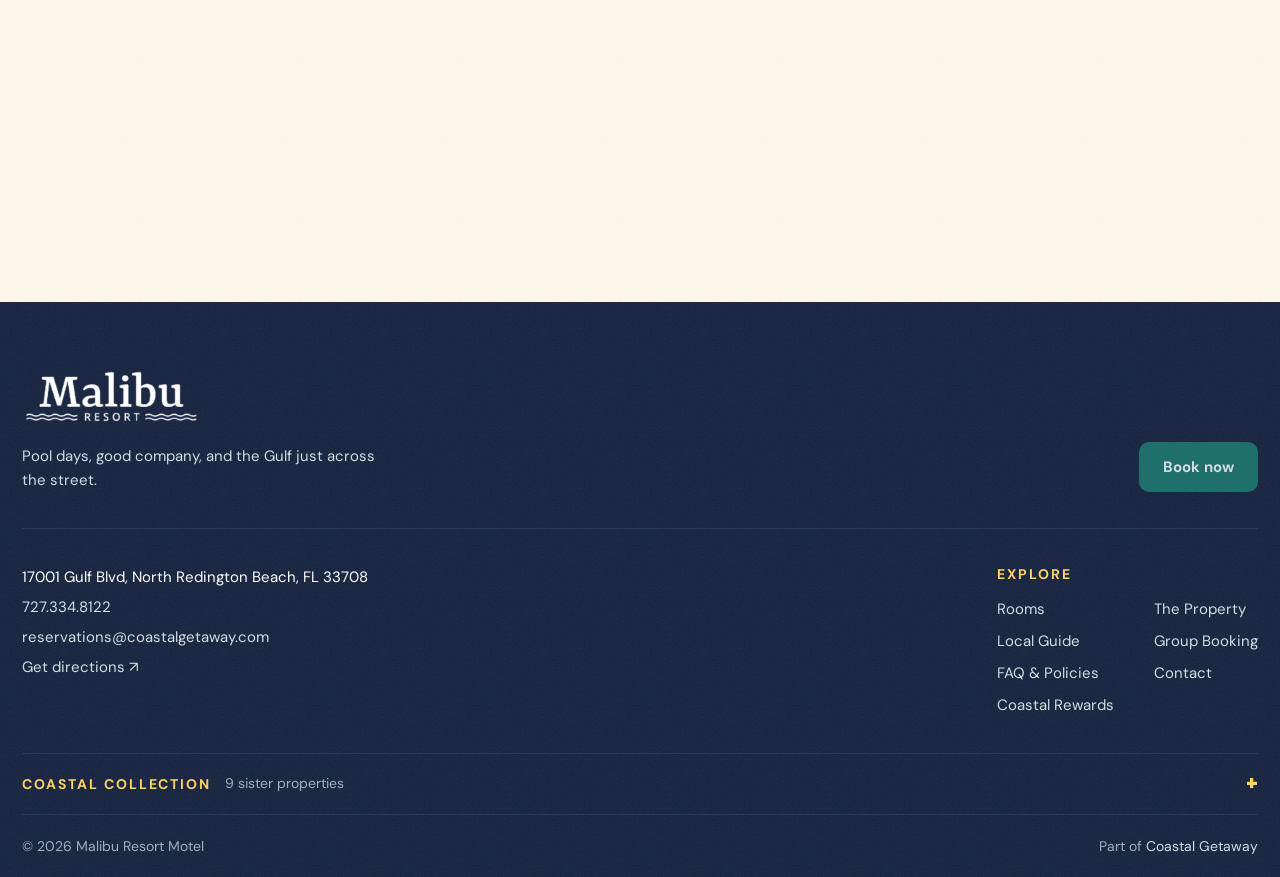
==== commit 760e87f9: "Client updates: bigger logo, new apartment photos, no Kokomo, pro photos - Enlarge the header logo o" ====
--- a/contact.html
+++ b/contact.html
@@ -29,7 +29,7 @@
   </nav>
 </header>
 <main id="main">
-  <section class="inner-hero" style="--inner-image:url('images/exterior-1600.webp')">
+  <section class="inner-hero" style="--inner-image:url('images/pro-exterior-1200.webp')">
     <div class="wrap inner-hero-content">
       <h1>Let’s talk Malibu
       </h1>
--- a/assets/style-v2.css
+++ b/assets/style-v2.css
@@ -70,8 +70,8 @@
 /* ---------- Header ---------- */
 .site-header{position:absolute;inset:0 0 auto;z-index:80;transition:background .25s,box-shadow .25s}
 .header-inner{display:flex;align-items:center;gap:28px;height:var(--header-h)}
-.brand{flex:none;width:136px}
-.brand img{width:auto;max-height:64px;object-fit:contain;transition:filter .25s}
+.brand{flex:none;width:172px}
+.brand img{width:auto;max-height:76px;object-fit:contain;transition:filter .25s}
 .desktop-nav{display:flex;align-items:center;gap:clamp(18px,2.4vw,34px);margin-left:auto}
 .desktop-nav a{font-size:14px;font-weight:700;letter-spacing:.07em;text-decoration:none;text-transform:uppercase;text-underline-offset:6px}
 .desktop-nav a:hover{text-decoration:underline}
@@ -181,8 +181,6 @@
 .retro-poster strong{max-width:440px;font:clamp(32px,4vw,58px)/1.02 var(--display);letter-spacing:-.01em}
 .poster-music{background:var(--coral);color:var(--navy)}
 .poster-music .poster-icon{color:var(--cream)}
-.poster-kokomo{background:var(--navy);color:var(--cream)}
-.poster-kokomo .poster-icon{color:var(--yellow)}
 .poster-icon{width:56px;height:56px}
 .poster-detail{font-size:14px;font-weight:700;letter-spacing:.14em}
 .poster-waves{position:absolute;left:0;right:0;bottom:22px;z-index:-1;width:100%;height:48px;opacity:.35}
@@ -224,7 +222,7 @@
 
 /* Extras */
 .extras-section{padding-block:var(--section-y);background:var(--white)}
-.extras-grid{display:grid;grid-template-columns:repeat(3,minmax(0,1fr));gap:20px}
+.extras-grid{display:grid;grid-template-columns:repeat(2,minmax(0,1fr));gap:24px}
 .extra-card{background:var(--cream)}
 .extra-visual{height:220px;overflow:hidden}
 .extra-visual img{width:100%;height:100%;object-fit:cover}
@@ -490,8 +488,8 @@
   h1{font-size:32px}
   h2{font-size:28px}
   h3,.guide-card h2{font-size:22px}
-  .brand{width:112px}
-  .brand img{max-height:52px}
+  .brand{width:140px}
+  .brand img{max-height:60px}
   .header-book{display:none}
   .menu-toggle{margin-left:auto}
 
